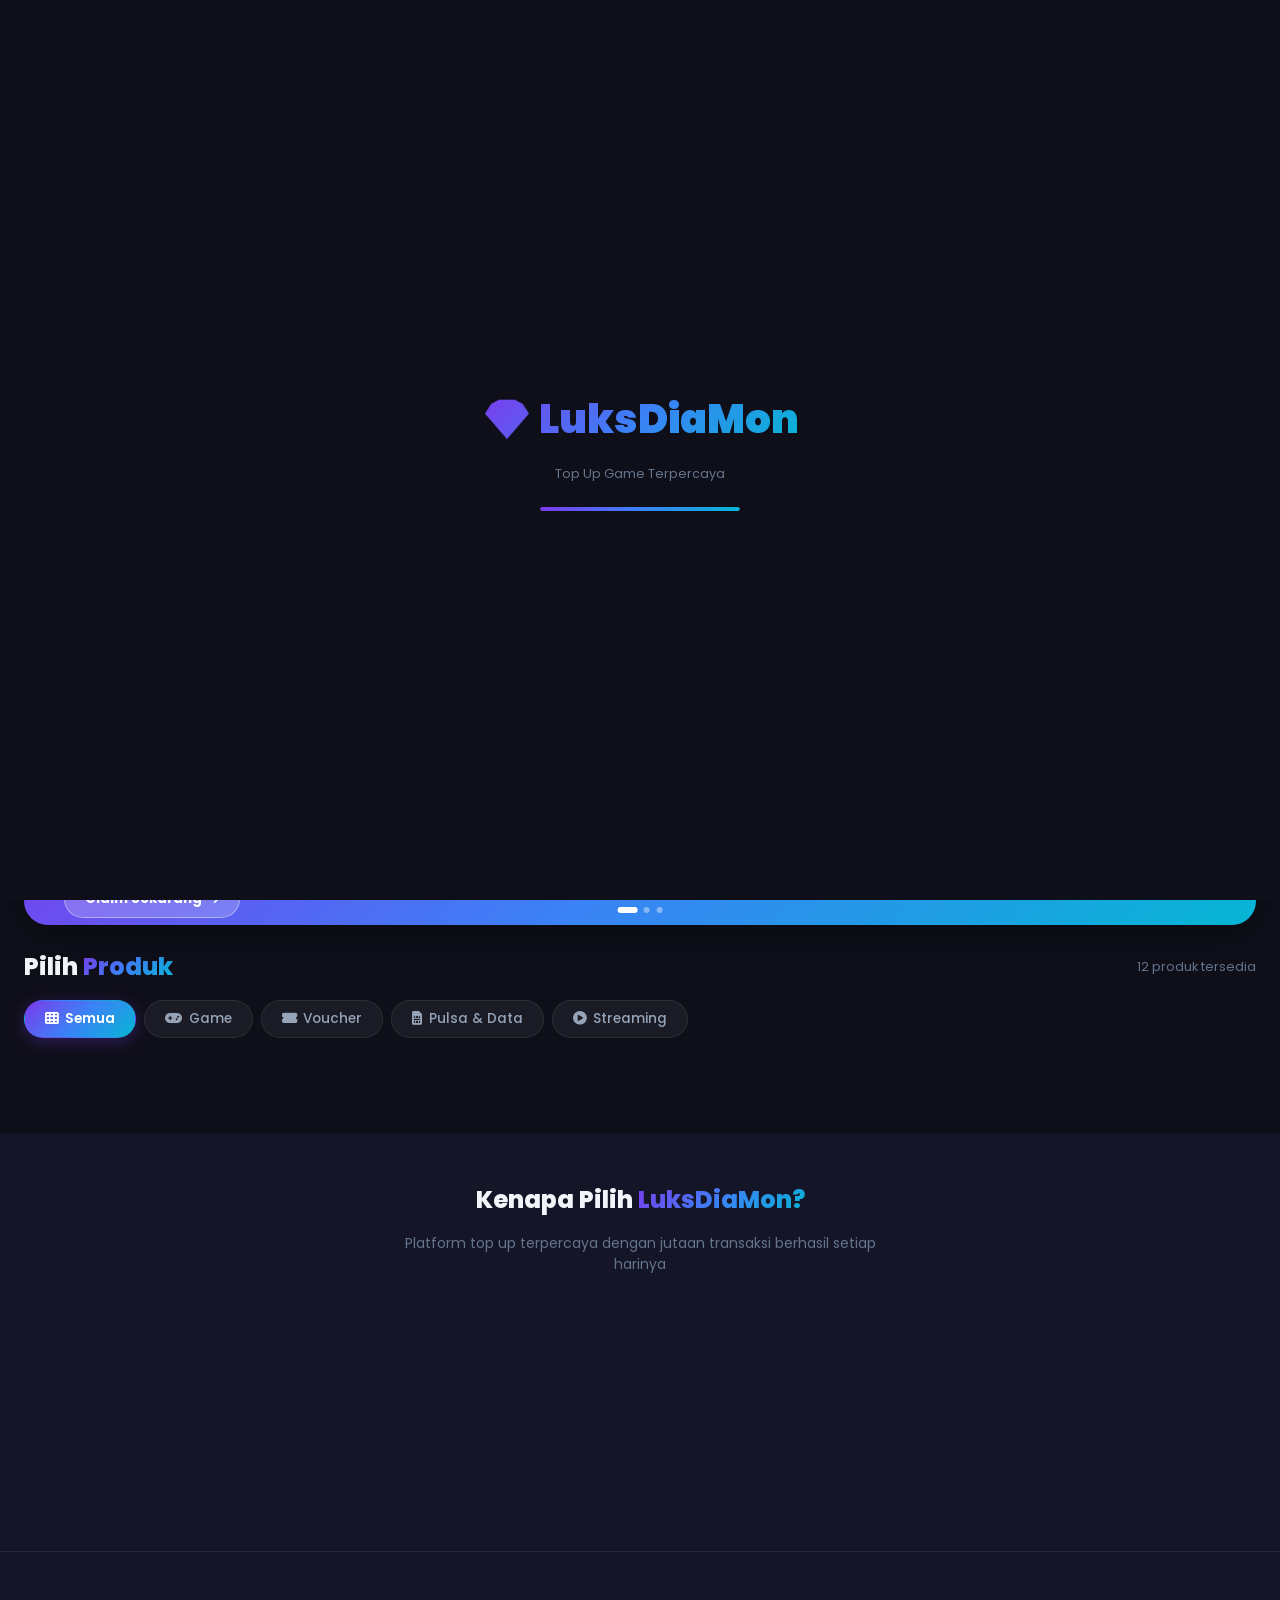
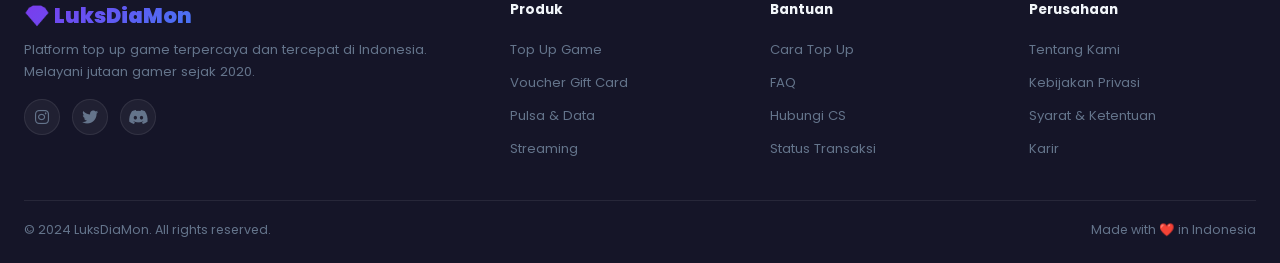
==== index.html @ ac7fdb3f "Add files via upload" ====
<!DOCTYPE html>
<html lang="id">
<head>
<meta charset="UTF-8">
<meta name="viewport" content="width=device-width, initial-scale=1.0, viewport-fit=cover">
<title>LuksDiaMon - Top Up Game Terpercaya</title>
<link rel="preconnect" href="https://fonts.googleapis.com">
<link href="https://fonts.googleapis.com/css2?family=Poppins:wght@300;400;500;600;700;800;900&display=swap" rel="stylesheet">
<link rel="stylesheet" href="https://cdnjs.cloudflare.com/ajax/libs/font-awesome/6.5.0/css/all.min.css">
  <link rel="stylesheet" href="style.css">
</head>
<body>
<style>*{-webkit-tap-highlight-color:transparent;}input,select,textarea{font-size:16px!important;}/* prevent zoom on input focus iOS */</style>

<!-- ============================================================
     LOADING SCREEN
     ============================================================ -->
<div id="loading-screen">
  <div class="loading-logo">💎 LuksDiaMon</div>
  <p style="font-size:0.8rem;color:var(--text-muted);margin-bottom:1.5rem;">Top Up Game Terpercaya</p>
  <div class="loading-bar-wrap">
    <div class="loading-bar"></div>
  </div>
</div>

<!-- ============================================================
     NAVBAR
     ============================================================ -->
<nav id="navbar">
  <div class="nav-inner">
    <div class="nav-logo" onclick="navigate('home')">
      💎 LuksDiaMon
      <span>Top Up Terpercaya</span>
    </div>
    <div class="nav-links">
      <a href="#" class="active" onclick="navigate('home');return false;">Beranda</a>
      <a href="#" onclick="navigate('home');return false;">Produk</a>
      <a href="#" onclick="navigate('panduan');return false;">Panduan</a>
      <a href="#" onclick="navigate('status');return false;">Cek Order</a>
      <a href="#" onclick="showToast('Segera hadir!','info');return false;">Promo</a>
    </div>
    <div class="nav-actions">
      <button id="btn-login" onclick="openAuthModal()">
        <i class="fas fa-user" style="margin-right:0.4rem;"></i>Masuk / Login
      </button>
      <div id="user-menu-wrap" class="hidden">
        <div class="user-menu" onclick="toggleUserDropdown()">
          <div class="user-avatar" id="nav-avatar">U</div>
          <span class="user-name" id="nav-username">User</span>
          <i class="fas fa-chevron-down" style="font-size:0.7rem;color:var(--text-muted);"></i>
        </div>
        <div id="user-dropdown" style="display:none;position:absolute;top:70px;right:1.5rem;background:var(--bg-card);border:1px solid var(--border-glass);border-radius:var(--radius-md);padding:0.5rem;min-width:160px;z-index:999;">
          <button onclick="logout()" style="width:100%;padding:0.6rem 0.85rem;border-radius:var(--radius-sm);background:none;color:var(--danger);font-size:0.85rem;text-align:left;transition:var(--transition);" onmouseover="this.style.background='rgba(239,68,68,0.1)'" onmouseout="this.style.background='none'">
            <i class="fas fa-sign-out-alt" style="margin-right:0.5rem;"></i>Keluar
          </button>
        </div>
      </div>
      <button class="hamburger" id="hamburger" onclick="toggleMobile()">
        <span></span><span></span><span></span>
      </button>
    </div>
  </div>
  <div class="mobile-menu" id="mobile-menu">
    <a href="#" onclick="navigate('home');closeMobile();return false;">Beranda</a>
    <a href="#" onclick="navigate('home');closeMobile();return false;">Produk</a>
      <a href="#" onclick="navigate('status');closeMobile();return false;">Cek Order</a>
    <a href="#" onclick="navigate('panduan');closeMobile();return false;">Panduan</a>
    <a href="#" onclick="showToast('Segera hadir!','info');closeMobile();return false;">Promo</a>
  </div>
</nav>

<!-- ============================================================
     PAGE: HOME
     ============================================================ -->
<div id="page-home" class="page active">

  <!-- HERO -->
  <section id="hero">
    <div class="hero-bg">
      <div class="hero-orb hero-orb-1"></div>
      <div class="hero-orb hero-orb-2"></div>
      <div class="hero-orb hero-orb-3"></div>
    </div>
    <div class="hero-inner">
      <div class="hero-content">
        <div class="hero-badge">
          <i class="fas fa-bolt"></i> Platform Top Up #1 Indonesia
        </div>
        <h1 class="hero-title">
          Top Up Game<br>
          <span class="grad">Lebih Cepat,</span><br>
          Lebih Hemat!
        </h1>
        <p class="hero-desc">
          LuksDiaMon hadir untuk memenuhi kebutuhan top up game kamu. Proses instan, harga terbaik, dan layanan 24 jam nonstop.
        </p>
        <div class="hero-actions">
          <button class="btn-primary" onclick="document.getElementById('products-section').scrollIntoView({behavior:'smooth'})">
            <i class="fas fa-gamepad"></i> Top Up Sekarang
          </button>
          <button class="btn-secondary" onclick="showToast('Segera hadir!','info')">
            <i class="fas fa-info-circle"></i> Cara Top Up
          </button>
        </div>
        <div class="hero-stats">
          <div class="hero-stat">
            <strong>2M+</strong>
            <span>Pengguna</span>
          </div>
          <div class="hero-stat">
            <strong>50+</strong>
            <span>Game Tersedia</span>
          </div>
          <div class="hero-stat">
            <strong>99.9%</strong>
            <span>Uptime</span>
          </div>
        </div>
      </div>
      <div class="hero-visual">
        <div class="hero-card-stack" style="height:360px;">
          <div class="hero-card hero-card-sm1" style="z-index:3;">
            <div style="font-size:0.7rem;color:var(--text-muted);margin-bottom:0.4rem;">Transaksi Sukses</div>
            <div style="font-size:1.1rem;font-weight:800;color:var(--success);">&#x2705; +512 &#x1F48E;</div>
            <div style="font-size:0.7rem;color:var(--text-muted);margin-top:0.3rem;">Mobile Legends</div>
          </div>
          <div class="hero-card hero-card-main" style="width:300px;height:220px;padding:1rem;z-index:2;">
            <div style="font-size:0.65rem;color:rgba(255,255,255,0.5);margin-bottom:0.5rem;text-transform:uppercase;letter-spacing:1px;">Game Populer</div>
            <div style="display:grid;grid-template-columns:repeat(3,1fr);gap:6px;">
              <img src="https://upload.wikimedia.org/wikipedia/en/9/94/Mobile_Legends_Bang_Bang.png" alt="ML" style="width:100%;height:52px;object-fit:cover;border-radius:8px;" onerror="this.style.background='#1a1a3e'">
              <img src="https://upload.wikimedia.org/wikipedia/en/b/b7/Garena_Free_Fire_logo.png" alt="FF" style="width:100%;height:52px;object-fit:cover;border-radius:8px;background:#111;" onerror="this.style.background='#1a1a3e'">
              <img src="https://upload.wikimedia.org/wikipedia/en/2/29/PUBG_Mobile_cover_art.jpg" alt="PUBG" style="width:100%;height:52px;object-fit:cover;border-radius:8px;" onerror="this.style.background='#1a1a3e'">
              <img src="https://upload.wikimedia.org/wikipedia/en/7/7e/Genshin_Impact_cover.jpg" alt="GI" style="width:100%;height:52px;object-fit:cover;border-radius:8px;" onerror="this.style.background='#1a1a3e'">
              <img src="https://upload.wikimedia.org/wikipedia/en/2/20/ClashofClanscover.png" alt="CoC" style="width:100%;height:52px;object-fit:cover;border-radius:8px;" onerror="this.style.background='#1a1a3e'">
              <div style="height:52px;border-radius:8px;background:var(--grad-btn);display:flex;align-items:center;justify-content:center;font-size:0.75rem;font-weight:700;color:#fff;text-align:center;">+50<br>lagi</div>
            </div>
            <div style="margin-top:0.75rem;font-size:0.75rem;color:var(--cyan);font-weight:600;">Harga terbaik dijamin &#x2192;</div>
          </div>
          <div class="hero-card hero-card-sm2" style="z-index:3;">
            <div style="font-size:0.7rem;color:var(--text-muted);margin-bottom:0.4rem;">Metode Bayar</div>
            <div style="display:flex;gap:0.4rem;font-size:1rem;">&#x1F4B3; &#x1F3E6; &#x1F4F1;</div>
            <div style="font-size:0.7rem;color:var(--text-muted);margin-top:0.3rem;">10+ metode tersedia</div>
          </div>
        </div>
      </div>
    </div>
  </section>


  <!-- PROMO BANNER -->
  <div style="padding:0 1.5rem;max-width:1400px;margin:1.5rem auto;">
    <div class="promo-slider" id="promo-slider">
      <!-- Banner 1 -->
      <div class="promo-slide active" style="background:linear-gradient(135deg,#7c3aed 0%,#3b82f6 50%,#06b6d4 100%);">
        <div class="promo-slide-inner">
          <div class="promo-text-block">
            <div class="promo-tag">🔥 PROMO SPESIAL</div>
            <div class="promo-title">Top Up Mobile Legends<br><span>Bonus 10% Diamond!</span></div>
            <div class="promo-sub">Berlaku setiap hari s/d akhir bulan</div>
            <button class="promo-btn" onclick="filterProducts('game');document.getElementById('products-section').scrollIntoView({behavior:'smooth'})">
              Claim Sekarang <i class="fas fa-arrow-right"></i>
            </button>
          </div>
          <div class="promo-brand-block">
            <div class="promo-logo-big">LDM</div>
            <div class="promo-logo-sub">LuksDiaMon</div>
            <div class="promo-logo-tag">Top Up Terpercaya</div>
          </div>
        </div>
      </div>
      <!-- Banner 2 -->
      <div class="promo-slide" style="background:linear-gradient(135deg,#0f172a 0%,#1e3a5f 50%,#0ea5e9 100%);">
        <div class="promo-slide-inner">
          <div class="promo-text-block">
            <div class="promo-tag">⚡ KILAT</div>
            <div class="promo-title">Free Fire & PUBG<br><span>Proses 1 Detik!</span></div>
            <div class="promo-sub">Dijamin masuk atau uang kembali</div>
            <button class="promo-btn" onclick="filterProducts('game');document.getElementById('products-section').scrollIntoView({behavior:'smooth'})">
              Top Up Sekarang <i class="fas fa-bolt"></i>
            </button>
          </div>
          <div class="promo-brand-block">
            <div class="promo-logo-big">LDM</div>
            <div class="promo-logo-sub">LuksDiaMon</div>
            <div class="promo-logo-tag">Harga Terbaik</div>
          </div>
        </div>
      </div>
      <!-- Banner 3 -->
      <div class="promo-slide" style="background:linear-gradient(135deg,#064e3b 0%,#065f46 50%,#10b981 100%);">
        <div class="promo-slide-inner">
          <div class="promo-text-block">
            <div class="promo-tag">💎 NEW</div>
            <div class="promo-title">Genshin Impact<br><span>Harga Paling Murah!</span></div>
            <div class="promo-sub">Primogem & Welkin Moon tersedia</div>
            <button class="promo-btn" onclick="openProduct('gi')">
              Beli Sekarang <i class="fas fa-gem"></i>
            </button>
          </div>
          <div class="promo-brand-block">
            <div class="promo-logo-big">LDM</div>
            <div class="promo-logo-sub">LuksDiaMon</div>
            <div class="promo-logo-tag">24/7 Online</div>
          </div>
        </div>
      </div>
      <!-- Dots -->
      <div class="promo-dots">
        <span class="promo-dot active" onclick="goToSlide(0)"></span>
        <span class="promo-dot" onclick="goToSlide(1)"></span>
        <span class="promo-dot" onclick="goToSlide(2)"></span>
      </div>
    </div>
  </div>

  <!-- CATEGORY TABS -->
  <div class="cat-tabs-wrap" id="products-section">
    <div class="section-header" style="margin-bottom:0;">
      <h2 class="section-title">Pilih <span>Produk</span></h2>
      <span style="font-size:0.8rem;color:var(--text-muted);" id="product-count">12 produk tersedia</span>
    </div>
    <div class="cat-tabs" id="cat-tabs">
      <button class="cat-tab active" data-cat="all" onclick="filterProducts('all')">
        <i class="fas fa-th"></i> Semua
      </button>
      <button class="cat-tab" data-cat="game" onclick="filterProducts('game')">
        <i class="fas fa-gamepad"></i> Game
      </button>
      <button class="cat-tab" data-cat="voucher" onclick="filterProducts('voucher')">
        <i class="fas fa-ticket-alt"></i> Voucher
      </button>
      <button class="cat-tab" data-cat="pulsa" onclick="filterProducts('pulsa')">
        <i class="fas fa-sim-card"></i> Pulsa & Data
      </button>
      <button class="cat-tab" data-cat="streaming" onclick="filterProducts('streaming')">
        <i class="fas fa-play-circle"></i> Streaming
      </button>
    </div>
  </div>

  <!-- PRODUCT GRID -->
  <section class="section" style="padding-top:0.5rem;">
    <div class="section-inner">
      <div class="product-grid" id="product-grid">
        <!-- Rendered by JS -->
      </div>
    </div>
  </section>

  <!-- FEATURES -->
  <section class="section" style="background:var(--bg-secondary);padding:3rem 1.5rem;">
    <div class="section-inner">
      <div class="section-header" style="justify-content:center;text-align:center;flex-direction:column;align-items:center;">
        <h2 class="section-title">Kenapa Pilih <span>LuksDiaMon?</span></h2>
        <p style="font-size:0.875rem;color:var(--text-muted);max-width:480px;">
          Platform top up terpercaya dengan jutaan transaksi berhasil setiap harinya
        </p>
      </div>
      <div style="display:grid;grid-template-columns:repeat(auto-fill,minmax(220px,1fr));gap:1.25rem;margin-top:1.5rem;">
        <div class="feature-card" style="background:var(--bg-card);border:1px solid var(--border-glass);border-radius:var(--radius-lg);padding:1.5rem;text-align:center;">
          <div style="font-size:2rem;margin-bottom:0.75rem;">⚡</div>
          <div style="font-weight:700;margin-bottom:0.4rem;">Proses Instan</div>
          <div style="font-size:0.8rem;color:var(--text-muted);">Top up diproses dalam hitungan detik, tanpa menunggu lama</div>
        </div>
        <div class="feature-card" style="background:var(--bg-card);border:1px solid var(--border-glass);border-radius:var(--radius-lg);padding:1.5rem;text-align:center;">
          <div style="font-size:2rem;margin-bottom:0.75rem;">🛡️</div>
          <div style="font-weight:700;margin-bottom:0.4rem;">Aman & Terpercaya</div>
          <div style="font-size:0.8rem;color:var(--text-muted);">Transaksi dienkripsi SSL, data aman 100%</div>
        </div>
        <div class="feature-card" style="background:var(--bg-card);border:1px solid var(--border-glass);border-radius:var(--radius-lg);padding:1.5rem;text-align:center;">
          <div style="font-size:2rem;margin-bottom:0.75rem;">💰</div>
          <div style="font-weight:700;margin-bottom:0.4rem;">Harga Terbaik</div>
          <div style="font-size:0.8rem;color:var(--text-muted);">Dijamin harga termurah atau kami kembalikan selisihnya</div>
        </div>
        <div class="feature-card" style="background:var(--bg-card);border:1px solid var(--border-glass);border-radius:var(--radius-lg);padding:1.5rem;text-align:center;">
          <div style="font-size:2rem;margin-bottom:0.75rem;">🕐</div>
          <div style="font-weight:700;margin-bottom:0.4rem;">24/7 Support</div>
          <div style="font-size:0.8rem;color:var(--text-muted);">CS siap membantu kapanpun kamu butuhkan</div>
        </div>
      </div>
    </div>
  </section>

</div><!-- /page-home -->

<!-- ============================================================
     PAGE: DETAIL
     ============================================================ -->
<div id="page-detail" class="page">
  <div class="detail-inner">
    <button class="back-btn" onclick="navigate('home')">
      <i class="fas fa-arrow-left"></i> Kembali ke Beranda
    </button>

    <!-- Banner -->
    <div class="detail-hero" id="detail-hero">
      <div class="detail-banner" id="detail-banner">🎮</div>
      <div class="detail-info">
        <div class="detail-cat" id="detail-cat"><i class="fas fa-gamepad"></i> Game</div>
        <h1 class="detail-title" id="detail-title">Nama Game</h1>
        <p class="detail-desc" id="detail-desc">Deskripsi game</p>
      </div>
    </div>

    <!-- ID Form -->
    <div class="id-form-wrap">
      <div class="id-form-title">
        <i class="fas fa-id-card"></i> Masukkan ID Akun Game
      </div>
      <div class="id-fields">
        <div class="field-group">
          <label class="field-label">
            User ID
            <span class="tooltip-icon" data-tip="ID numerik akun game kamu">?</span>
          </label>
          <input type="text" class="field-input" id="input-userid" placeholder="Contoh: 123456789">
        </div>
        <div class="field-group" id="zoneid-wrap">
          <label class="field-label">
            Zone ID / Server
            <span class="tooltip-icon" data-tip="Zone ID bisa ditemukan di profil game">?</span>
          </label>
          <input type="text" class="field-input" id="input-zoneid" placeholder="Contoh: 1234">
        </div>
      </div>
    </div>

    <!-- Nominals -->
    <div class="nominal-section">
      <div class="nominal-title">
        <i class="fas fa-gem"></i> Pilih Nominal
      </div>
      <div class="nominal-grid" id="nominal-grid">
        <!-- Rendered by JS -->
      </div>
    </div>

    <!-- Proceed -->
    <div class="proceed-wrap">
      <button class="btn-proceed" id="btn-proceed" disabled onclick="goToPayment()">
        <i class="fas fa-lock"></i>
        <span id="proceed-text">Pilih nominal terlebih dahulu</span>
      </button>
    </div>
  </div>
</div>

<!-- ============================================================
     PAGE: PAYMENT
     ============================================================ -->
<div id="page-payment" class="page">
  <div class="payment-inner">
    <button class="back-btn" onclick="navigate('detail')">
      <i class="fas fa-arrow-left"></i> Kembali ke Detail
    </button>
    <h2 style="font-size:1.25rem;font-weight:800;margin-bottom:1.5rem;">Pilih Metode Pembayaran</h2>

    <!-- Order Summary -->
    <div class="order-summary">
      <div class="order-summary-title">Ringkasan Pesanan</div>
      <div class="order-row">
        <label>Game</label>
        <span class="order-value" id="pay-game">-</span>
      </div>
      <div class="order-row">
        <label>Nominal</label>
        <span class="order-value" id="pay-nominal">-</span>
      </div>
      <div class="order-row">
        <label>ID Game</label>
        <span class="order-value" id="pay-id">-</span>
      </div>
      <div class="order-row">
        <label>Total Pembayaran</label>
        <span class="order-value order-total" id="pay-total">-</span>
      </div>
    </div>

    <!-- Methods -->
    <div class="payment-methods-title">
      <i class="fas fa-credit-card"></i> Pilih Metode Pembayaran
    </div>

    <!-- E-Wallet -->
    <div class="method-group">
      <div class="method-group-label">E-Wallet</div>
      <div class="method-grid">
        <div class="method-card" onclick="selectPayment(this,'GoPay')">
          <div class="method-icon icon-gopay"><i class="fas fa-wallet"></i></div>
          <div class="method-name">GoPay</div>
        </div>
        <div class="method-card" onclick="selectPayment(this,'ShopeePay')">
          <div class="method-icon icon-shopeepay"><i class="fas fa-shopping-bag"></i></div>
          <div class="method-name">ShopeePay</div>
        </div>
        <div class="method-card" onclick="selectPayment(this,'DANA')">
          <div class="method-icon icon-dana"><i class="fas fa-money-bill-wave"></i></div>
          <div class="method-name">DANA</div>
        </div>
        <div class="method-card" onclick="selectPayment(this,'OVO')">
          <div class="method-icon icon-ovo"><i class="fas fa-coins"></i></div>
          <div class="method-name">OVO</div>
        </div>
      </div>
    </div>

    <!-- Bank Transfer -->
    <div class="method-group">
      <div class="method-group-label">Transfer Bank</div>
      <div class="method-grid">
        <div class="method-card" onclick="selectPayment(this,'BRI')">
          <div class="method-icon icon-bri"><i class="fas fa-university"></i></div>
          <div class="method-name">Bank BRI</div>
        </div>
        <div class="method-card" onclick="selectPayment(this,'BNI')">
          <div class="method-icon icon-bni"><i class="fas fa-university"></i></div>
          <div class="method-name">Bank BNI</div>
        </div>
        <div class="method-card" onclick="selectPayment(this,'Mandiri')">
          <div class="method-icon icon-mandiri"><i class="fas fa-university"></i></div>
          <div class="method-name">Mandiri</div>
        </div>
      </div>
    </div>

    <!-- QRIS -->
    <div class="method-group">
      <div class="method-group-label">QRIS</div>
      <div class="method-grid">
        <div class="method-card" onclick="selectPayment(this,'QRIS')">
          <div class="method-icon icon-qris"><i class="fas fa-qrcode"></i></div>
          <div class="method-name">QRIS Universal</div>
        </div>
      </div>
    </div>

    <button class="btn-proceed" id="btn-lanjutkan" disabled onclick="goToConfirm()" style="margin-top:1rem;">
      <i class="fas fa-arrow-right"></i>
      <span>LANJUTKAN PEMBAYARAN</span>
    </button>
  </div>
</div>

<!-- ============================================================
     PAGE: CONFIRM
     ============================================================ -->
<div id="page-confirm" class="page">
  <div class="confirm-inner">
    <button class="back-btn" onclick="navigate('payment')">
      <i class="fas fa-arrow-left"></i> Kembali
    </button>
    <h2 style="font-size:1.25rem;font-weight:800;margin-bottom:1.5rem;">Konfirmasi Pembayaran</h2>
    <!-- WA Konfirmasi Banner -->
    <div style="background:rgba(37,211,102,0.08);border:1px solid rgba(37,211,102,0.25);border-radius:var(--radius-md);padding:0.85rem 1.25rem;margin-bottom:1.5rem;display:flex;align-items:center;justify-content:space-between;gap:1rem;flex-wrap:wrap;">
      <div style="display:flex;align-items:center;gap:0.6rem;">
        <i class="fab fa-whatsapp" style="font-size:1.4rem;color:#25D366;"></i>
        <div>
          <div style="font-size:0.82rem;font-weight:700;color:#25D366;">Sudah bayar?</div>
          <div style="font-size:0.75rem;color:var(--text-muted);">Konfirmasi via WhatsApp agar lebih cepat diproses</div>
        </div>
      </div>
      <button onclick="orderViaWA()"
        style="padding:0.5rem 1.1rem;border-radius:var(--radius-xl);background:#25D366;color:#fff;font-size:0.8rem;font-weight:700;border:none;cursor:pointer;display:flex;align-items:center;gap:0.4rem;transition:all 0.3s ease;white-space:nowrap;"
        onmouseover="this.style.transform='translateY(-1px)';this.style.boxShadow='0 4px 15px rgba(37,211,102,0.4)'"
        onmouseout="this.style.transform='';this.style.boxShadow=''">
        <i class="fab fa-whatsapp"></i> Konfirmasi WA
      </button>
    </div>

    <!-- Order number -->
    <div class="order-number-wrap">
      <div class="order-number-label">Nomor Pesanan</div>
      <div class="order-number" id="order-number">LDM-XXXX-XXXX</div>
      <div style="font-size:0.75rem;color:var(--text-muted);margin-top:0.5rem;">Simpan nomor ini sebagai bukti transaksi</div>
    </div>

    <!-- Summary mini -->
    <div style="background:var(--bg-card);border:1px solid var(--border-glass);border-radius:var(--radius-lg);padding:1.25rem;margin-bottom:1.5rem;">
      <div class="order-row"><label>Game</label><span class="order-value" id="conf-game">-</span></div>
      <div class="order-row"><label>Nominal</label><span class="order-value" id="conf-nominal">-</span></div>
      <div class="order-row"><label>ID Game</label><span class="order-value" id="conf-id">-</span></div>
      <div class="order-row"><label>Metode</label><span class="order-value" id="conf-method">-</span></div>
      <div class="order-row"><label>Total</label><span class="order-value order-total" id="conf-total">-</span></div>
    </div>

    <!-- Payment instruction -->
    <div class="payment-instruction" id="payment-instruction">
      <div class="instruction-title" id="instr-title">Instruksi Pembayaran</div>
      <div id="instr-body"></div>
    </div>

    <!-- Status -->
    <div class="payment-status-wrap">
      <div class="status-waiting" id="status-waiting">
        <div style="font-size:0.85rem;font-weight:600;color:var(--text-secondary);">Menunggu Pembayaran</div>
        <div class="countdown-circle">
          <svg viewBox="0 0 80 80">
            <circle class="circle-bg" cx="40" cy="40" r="35"/>
            <circle class="circle-progress" id="circle-prog" cx="40" cy="40" r="35"/>
          </svg>
          <div class="countdown-num" id="countdown-num">30</div>
        </div>
        <div class="progress-bar-wrap">
          <div class="progress-bar" id="progress-bar"></div>
        </div>
        <div class="status-label">Sistem sedang memverifikasi pembayaran kamu...</div>
      </div>
      <div class="status-detected" id="status-detected">
        <div class="detected-icon"><i class="fas fa-check"></i></div>
        <div class="detected-text">PEMBAYARAN TERDETEKSI ✅</div>
        <div style="font-size:0.85rem;color:var(--text-muted);">Pembayaran kamu telah kami terima</div>
        <button class="btn-complete" onclick="completeTransaction()">
          <i class="fas fa-gift" style="margin-right:0.4rem;"></i> SELESAIKAN TRANSAKSI
        </button>
      </div>
    </div>

  </div>
</div>



<!-- ============================================================
     AUTH MODAL
     ============================================================ -->
<div class="modal-overlay" id="auth-modal">
  <div class="modal-card" style="position:relative;">
    <button class="modal-close" onclick="closeAuthModal()">✕</button>
    <div class="modal-head">
      <div class="modal-title">💎 LuksDiaMon</div>
      <div class="modal-sub">Masuk atau buat akun baru</div>
    </div>
    <div class="auth-tabs">
      <div class="auth-tab active" onclick="switchAuthTab('login')">Masuk</div>
      <div class="auth-tab" onclick="switchAuthTab('register')">Daftar</div>
    </div>
    <!-- Login Form -->
    <div class="auth-form active" id="form-login">
      <div class="auth-field">
        <label class="auth-label">Email</label>
        <input type="email" class="auth-input" id="login-email" placeholder="email@kamu.com">
      </div>
      <div class="auth-field">
        <label class="auth-label">Password</label>
        <input type="password" class="auth-input" id="login-pass" placeholder="Minimal 6 karakter">
      </div>
      <div class="auth-error" id="login-err"></div>
      <button class="auth-btn" onclick="doLogin()">Masuk Sekarang</button>
    </div>
    <!-- Register Form -->
    <div class="auth-form" id="form-register">
      <div class="auth-field">
        <label class="auth-label">Nama Lengkap</label>
        <input type="text" class="auth-input" id="reg-name" placeholder="Nama kamu">
      </div>
      <div class="auth-field">
        <label class="auth-label">Email</label>
        <input type="email" class="auth-input" id="reg-email" placeholder="email@kamu.com">
      </div>
      <div class="auth-field">
        <label class="auth-label">Password</label>
        <input type="password" class="auth-input" id="reg-pass" placeholder="Minimal 6 karakter">
      </div>
      <div class="auth-error" id="reg-err"></div>
      <button class="auth-btn" onclick="doRegister()">Buat Akun</button>
    </div>
  </div>
</div>

<!-- ============================================================
     SUCCESS OVERLAY
     ============================================================ -->
<div id="success-overlay">
  <div class="confetti-container" id="confetti-container"></div>
  <div class="success-icon-wrap"><i class="fas fa-check"></i></div>
  <div class="success-title">Top Up Berhasil! 🎉</div>
  <div class="success-desc">Diamond sedang diproses dan akan segera masuk ke akun game kamu</div>
  <button class="btn-primary" onclick="finishSuccess()" style="margin-top:0.5rem;">
    <i class="fas fa-home"></i> Kembali ke Beranda
  </button>
</div>


<!-- FLOATING WA BUTTON -->
<a href="https://wa.me/6283802687742?text=Halo%20LDM%2C%20saya%20mau%20order%20top%20up" target="_blank" id="wa-float-btn"
  style="position:fixed;bottom:2rem;right:2rem;z-index:998;width:56px;height:56px;border-radius:50%;background:#25D366;display:flex;align-items:center;justify-content:center;box-shadow:0 4px 20px rgba(37,211,102,0.5);transition:all 0.3s ease;text-decoration:none;"
  onmouseover="this.style.transform='scale(1.15)';this.style.boxShadow='0 6px 30px rgba(37,211,102,0.6)'"
  onmouseout="this.style.transform='';this.style.boxShadow='0 4px 20px rgba(37,211,102,0.5)'"
  title="Chat WhatsApp">
  <i class="fab fa-whatsapp" style="font-size:1.75rem;color:#fff;"></i>
  <span style="position:absolute;top:-4px;right:-4px;background:var(--danger);color:#fff;font-size:0.6rem;font-weight:800;width:18px;height:18px;border-radius:50%;display:flex;align-items:center;justify-content:center;border:2px solid var(--bg-primary);">CS</span>
</a>

<!-- TOAST CONTAINER -->
<div id="toast-container"></div>

<!-- ============================================================
     FOOTER
     ============================================================ -->
<footer>
  <div class="footer-inner">
    <div class="footer-grid">
      <div>
        <div class="footer-logo">💎 LuksDiaMon</div>
        <p class="footer-desc">Platform top up game terpercaya dan tercepat di Indonesia. Melayani jutaan gamer sejak 2020.</p>
        <div style="display:flex;gap:0.75rem;margin-top:1rem;">
          <a href="#" style="width:36px;height:36px;border-radius:50%;background:var(--bg-glass);border:1px solid var(--border-glass);display:flex;align-items:center;justify-content:center;color:var(--text-muted);transition:var(--transition);" onmouseover="this.style.borderColor='var(--purple)';this.style.color='var(--purple-light)'" onmouseout="this.style.borderColor='var(--border-glass)';this.style.color='var(--text-muted)'"><i class="fab fa-instagram"></i></a>
          <a href="#" style="width:36px;height:36px;border-radius:50%;background:var(--bg-glass);border:1px solid var(--border-glass);display:flex;align-items:center;justify-content:center;color:var(--text-muted);transition:var(--transition);" onmouseover="this.style.borderColor='var(--cyan)';this.style.color='var(--cyan)'" onmouseout="this.style.borderColor='var(--border-glass)';this.style.color='var(--text-muted)'"><i class="fab fa-twitter"></i></a>
          <a href="#" style="width:36px;height:36px;border-radius:50%;background:var(--bg-glass);border:1px solid var(--border-glass);display:flex;align-items:center;justify-content:center;color:var(--text-muted);transition:var(--transition);" onmouseover="this.style.borderColor='var(--blue)';this.style.color='var(--blue)'" onmouseout="this.style.borderColor='var(--border-glass)';this.style.color='var(--text-muted)'"><i class="fab fa-discord"></i></a>
        </div>
      </div>
      <div class="footer-col">
        <div class="footer-col-title">Produk</div>
        <ul>
          <li><a href="#">Top Up Game</a></li>
          <li><a href="#">Voucher Gift Card</a></li>
          <li><a href="#">Pulsa & Data</a></li>
          <li><a href="#">Streaming</a></li>
        </ul>
      </div>
      <div class="footer-col">
        <div class="footer-col-title">Bantuan</div>
        <ul>
          <li><a href="#">Cara Top Up</a></li>
          <li><a href="#">FAQ</a></li>
          <li><a href="#">Hubungi CS</a></li>
          <li><a href="#">Status Transaksi</a></li>
        </ul>
      </div>
      <div class="footer-col">
        <div class="footer-col-title">Perusahaan</div>
        <ul>
          <li><a href="#">Tentang Kami</a></li>
          <li><a href="#">Kebijakan Privasi</a></li>
          <li><a href="#">Syarat & Ketentuan</a></li>
          <li><a href="#">Karir</a></li>
        </ul>
      </div>
    </div>
    <div class="footer-bottom">
      <div class="footer-bottom-text">© 2024 LuksDiaMon. All rights reserved.</div>
      <div style="display:flex;align-items:center;gap:1rem;">

        <div class="footer-bottom-text">Made with ❤️ in Indonesia</div>
      </div>
    </div>
  </div>


<!-- ============================================================
     PAGE: CARA TOP UP (PANDUAN)
     ============================================================ -->
<div id="page-panduan" class="page">
  <div style="max-width:800px;margin:0 auto;padding:2rem 1.5rem 5rem;">
    <button class="back-btn" onclick="navigate('home')">
      <i class="fas fa-arrow-left"></i> Kembali ke Beranda
    </button>
    <h2 style="font-size:1.5rem;font-weight:800;margin-bottom:0.4rem;">
      <i class="fas fa-book-open" style="color:var(--cyan);margin-right:0.5rem;"></i>Cara Top Up di LDM
    </h2>
    <p style="font-size:0.875rem;color:var(--text-muted);margin-bottom:2rem;">Panduan lengkap top up game di LuksDiaMon — mudah, cepat, aman!</p>

    <!-- Steps -->
    <div style="display:flex;flex-direction:column;gap:1.25rem;margin-bottom:3rem;">

      <div class="panduan-step">
        <div class="panduan-num">1</div>
        <div class="panduan-body">
          <div class="panduan-title"><i class="fas fa-search"></i> Pilih Game & Nominal</div>
          <div class="panduan-desc">Pilih game yang ingin kamu top up dari halaman beranda, lalu pilih jumlah nominal yang kamu inginkan.</div>
          <div class="panduan-tip">💡 Cek kolom <strong>TERLARIS</strong> dan <strong>HEMAT</strong> untuk nilai terbaik!</div>
        </div>
      </div>

      <div class="panduan-step">
        <div class="panduan-num">2</div>
        <div class="panduan-body">
          <div class="panduan-title"><i class="fas fa-id-card"></i> Masukkan ID Game</div>
          <div class="panduan-desc">Masukkan User ID dan Zone ID (jika diperlukan) akun game kamu dengan benar. Jangan sampai salah!</div>
          <div class="panduan-tip">💡 Cara cek ID:<br>
            <strong>Mobile Legends:</strong> Buka game → tap profil → lihat angka di bawah nama<br>
            <strong>Free Fire:</strong> Buka game → tap profil di pojok kiri atas<br>
            <strong>PUBG Mobile:</strong> Buka game → tap profil → lihat ID di bawah nama
          </div>
        </div>
      </div>

      <div class="panduan-step">
        <div class="panduan-num">3</div>
        <div class="panduan-body">
          <div class="panduan-title"><i class="fas fa-credit-card"></i> Pilih Metode Bayar</div>
          <div class="panduan-desc">Pilih metode pembayaran yang kamu mau: GoPay, DANA, OVO, transfer bank, atau QRIS.</div>
          <div class="panduan-tip">💡 QRIS bisa dipakai dari semua e-wallet manapun!</div>
        </div>
      </div>

      <div class="panduan-step">
        <div class="panduan-num">4</div>
        <div class="panduan-body">
          <div class="panduan-title"><i class="fas fa-paper-plane"></i> Lakukan Pembayaran</div>
          <div class="panduan-desc">Transfer sesuai nominal yang tertera. Pastikan jumlahnya tepat agar sistem bisa memverifikasi otomatis.</div>
          <div class="panduan-tip">⚠️ Jangan lebih, jangan kurang dari nominal yang tertera!</div>
        </div>
      </div>

      <div class="panduan-step">
        <div class="panduan-num">5</div>
        <div class="panduan-body">
          <div class="panduan-title"><i class="fas fa-check-circle"></i> Diamond Masuk!</div>
          <div class="panduan-desc">Setelah pembayaran terverifikasi, diamond/item akan langsung masuk ke akun game kamu dalam hitungan detik.</div>
          <div class="panduan-tip">✅ Simpan nomor order kamu untuk pengecekan status transaksi.</div>
        </div>
      </div>

    </div>

    <!-- FAQ -->
    <h3 style="font-size:1.1rem;font-weight:800;margin-bottom:1rem;"><i class="fas fa-question-circle" style="color:var(--warning);margin-right:0.5rem;"></i>FAQ</h3>
    <div style="display:flex;flex-direction:column;gap:0.75rem;margin-bottom:2.5rem;">
      <div class="faq-item">
        <div class="faq-q" onclick="toggleFaq(this)">
          <span>Berapa lama proses top up?</span><i class="fas fa-chevron-down"></i>
        </div>
        <div class="faq-a">Proses top up berlangsung dalam 1–5 menit setelah pembayaran terverifikasi. Pada jam sibuk bisa sampai 15 menit.</div>
      </div>
      <div class="faq-item">
        <div class="faq-q" onclick="toggleFaq(this)">
          <span>Bagaimana kalau ID game saya salah?</span><i class="fas fa-chevron-down"></i>
        </div>
        <div class="faq-a">Jika ID game salah dan top up sudah diproses, kami tidak bisa membatalkan transaksi. Pastikan ID sudah benar sebelum bayar!</div>
      </div>
      <div class="faq-item">
        <div class="faq-q" onclick="toggleFaq(this)">
          <span>Apakah pembayaran aman?</span><i class="fas fa-chevron-down"></i>
        </div>
        <div class="faq-a">Ya, semua transaksi diproses dengan aman. Data kamu tidak akan kami bagikan ke pihak manapun.</div>
      </div>
      <div class="faq-item">
        <div class="faq-q" onclick="toggleFaq(this)">
          <span>Bagaimana kalau diamond tidak masuk?</span><i class="fas fa-chevron-down"></i>
        </div>
        <div class="faq-a">Hubungi CS kami via WhatsApp dengan menyertakan nomor order dan bukti pembayaran. Kami akan segera menangani dalam 1x24 jam.</div>
      </div>
    </div>

    <!-- WA Button -->
    <div style="text-align:center;padding:2rem;background:var(--bg-card);border:1px solid var(--border-glass);border-radius:var(--radius-lg);">
      <div style="font-size:1.1rem;font-weight:700;margin-bottom:0.4rem;">Masih ada pertanyaan?</div>
      <div style="font-size:0.85rem;color:var(--text-muted);margin-bottom:1.25rem;">Hubungi CS kami langsung via WhatsApp, siap membantu 24/7!</div>
      <a href="https://wa.me/6283802687742?text=Halo%20LDM%2C%20saya%20mau%20tanya%20tentang%20top%20up" target="_blank"
        style="display:inline-flex;align-items:center;gap:0.6rem;padding:0.85rem 2rem;border-radius:var(--radius-xl);background:#25D366;color:#fff;font-weight:700;font-size:0.95rem;transition:all 0.3s ease;"
        onmouseover="this.style.transform='translateY(-2px)';this.style.boxShadow='0 8px 25px rgba(37,211,102,0.4)'"
        onmouseout="this.style.transform='';this.style.boxShadow=''">
        <i class="fab fa-whatsapp" style="font-size:1.2rem;"></i> Chat CS via WhatsApp
      </a>
    </div>
  </div>
</div>

<!-- ============================================================
     PAGE: STATUS ORDER
     ============================================================ -->
<div id="page-status" class="page">
  <div style="max-width:700px;margin:0 auto;padding:2rem 1.5rem 4rem;">
    <button class="back-btn" onclick="navigate('home')">
      <i class="fas fa-arrow-left"></i> Kembali ke Beranda
    </button>
    <h2 style="font-size:1.4rem;font-weight:800;margin-bottom:0.4rem;">
      <i class="fas fa-search" style="color:var(--cyan);margin-right:0.5rem;"></i>Cek Status Order
    </h2>
    <p style="font-size:0.85rem;color:var(--text-muted);margin-bottom:1.5rem;">Masukkan nomor order kamu untuk mengecek status transaksi</p>

    <!-- Search Box -->
    <div style="display:flex;gap:0.75rem;margin-bottom:2rem;">
      <input type="text" id="status-search-input" class="field-input" placeholder="Contoh: LDM-ABCD-EFGH"
        style="flex:1;text-transform:uppercase;letter-spacing:1px;"
        oninput="this.value=this.value.toUpperCase()"
        onkeydown="if(event.key==='Enter')searchOrderStatus()">
      <button onclick="searchOrderStatus()" class="btn-primary" style="padding:0.7rem 1.5rem;flex-shrink:0;">
        <i class="fas fa-search"></i> Cek
      </button>
    </div>

    <!-- Result area -->
    <div id="status-result"></div>

    <!-- All orders (if logged in) -->
    <div id="status-my-orders" style="display:none;">
      <div style="font-size:0.9rem;font-weight:700;margin-bottom:1rem;padding-bottom:0.5rem;border-bottom:1px solid var(--border-glass);">
        <i class="fas fa-history" style="color:var(--purple-light);margin-right:0.4rem;"></i>Riwayat Order Kamu
      </div>
      <div id="status-orders-list"></div>
    </div>
  </div>
</div>

</footer>

<!-- ============================================================
     JAVASCRIPT
     ============================================================ -->
  <script type="module" src="firebase-patch.js"></script>
  <script src="script.js"></script>
</body>
</html>
---- style.css ----
/* ============================================================
   DESIGN SYSTEM & CSS VARIABLES
   ============================================================ */
:root {
  --bg-primary: #0f0f1a;
  --bg-secondary: #151528;
  --bg-card: #1a1a2e;
  --bg-glass: rgba(255,255,255,0.05);
  --border-glass: rgba(255,255,255,0.08);
  --purple: #7c3aed;
  --purple-light: #9d5cf6;
  --blue: #3b82f6;
  --cyan: #06b6d4;
  --cyan-light: #22d3ee;
  --grad-main: linear-gradient(135deg, #7c3aed, #3b82f6, #06b6d4);
  --grad-btn: linear-gradient(135deg, #7c3aed 0%, #3b82f6 50%, #06b6d4 100%);
  --grad-card: linear-gradient(135deg, rgba(124,58,237,0.15), rgba(6,182,212,0.1));
  --text-primary: #f1f5f9;
  --text-secondary: #94a3b8;
  --text-muted: #64748b;
  --success: #10b981;
  --warning: #f59e0b;
  --danger: #ef4444;
  --shadow-glow: 0 0 20px rgba(124,58,237,0.3);
  --shadow-card: 0 8px 32px rgba(0,0,0,0.4);
  --radius-sm: 8px;
  --radius-md: 12px;
  --radius-lg: 16px;
  --radius-xl: 24px;
  --transition: all 0.3s cubic-bezier(0.4,0,0.2,1);
}

/* ============================================================
   RESET & BASE
   ============================================================ */
*, *::before, *::after { box-sizing: border-box; margin: 0; padding: 0; }
html { scroll-behavior: smooth; }
body {
  font-family: 'Poppins', sans-serif;
  background: var(--bg-primary);
  color: var(--text-primary);
  min-height: 100vh;
  overflow-x: hidden;
}
a { text-decoration: none; color: inherit; }
button { cursor: pointer; border: none; outline: none; font-family: inherit; }
input, select, textarea { font-family: inherit; outline: none; }
img { max-width: 100%; display: block; }
ul { list-style: none; }

/* ============================================================
   SCROLLBAR
   ============================================================ */
::-webkit-scrollbar { width: 6px; }
::-webkit-scrollbar-track { background: var(--bg-primary); }
::-webkit-scrollbar-thumb { background: var(--purple); border-radius: 3px; }

/* ============================================================
   LOADING SCREEN
   ============================================================ */
#loading-screen {
  position: fixed; inset: 0; z-index: 9999;
  background: var(--bg-primary);
  display: flex; flex-direction: column;
  align-items: center; justify-content: center;
  transition: opacity 0.6s ease, visibility 0.6s ease;
}
#loading-screen.hidden { opacity: 0; visibility: hidden; pointer-events: none; }
.loading-logo {
  font-size: 2.5rem; font-weight: 900;
  background: var(--grad-main); -webkit-background-clip: text;
  -webkit-text-fill-color: transparent; background-clip: text;
  margin-bottom: 1rem; animation: pulse 1.5s ease-in-out infinite;
}
.loading-bar-wrap {
  width: 200px; height: 4px; background: rgba(255,255,255,0.1);
  border-radius: 2px; overflow: hidden;
}
.loading-bar {
  height: 100%; width: 0%; background: var(--grad-btn);
  border-radius: 2px; animation: loadProgress 2s ease forwards;
}
@keyframes loadProgress { to { width: 100%; } }
@keyframes pulse { 0%,100% { opacity:1; } 50% { opacity:0.5; } }

/* ============================================================
   NAVBAR
   ============================================================ */
#navbar {
  position: fixed; top: 0; left: 0; right: 0; z-index: 1000;
  padding: 0 1.5rem;
  background: rgba(15,15,26,0.85);
  backdrop-filter: blur(20px);
  border-bottom: 1px solid var(--border-glass);
  transition: var(--transition);
}
.nav-inner {
  max-width: 1400px; margin: 0 auto;
  height: 64px; display: flex;
  align-items: center; justify-content: space-between; gap: 1rem;
}
.nav-logo {
  font-size: 1.5rem; font-weight: 900; flex-shrink: 0;
  background: var(--grad-main); -webkit-background-clip: text;
  -webkit-text-fill-color: transparent; background-clip: text;
  cursor: pointer;
}
.nav-logo span { font-size: 0.65rem; font-weight: 400; display: block;
  -webkit-text-fill-color: var(--text-secondary); margin-top: -4px; }
.nav-links {
  display: flex; align-items: center; gap: 0.25rem;
}
.nav-links a {
  padding: 0.45rem 0.85rem; border-radius: var(--radius-sm);
  font-size: 0.875rem; font-weight: 500; color: var(--text-secondary);
  transition: var(--transition);
}
.nav-links a:hover, .nav-links a.active {
  color: var(--text-primary); background: var(--bg-glass);
}
.nav-actions { display: flex; align-items: center; gap: 0.75rem; }
#btn-login {
  padding: 0.5rem 1.25rem; border-radius: var(--radius-xl);
  background: var(--grad-btn); color: #fff;
  font-size: 0.875rem; font-weight: 600;
  transition: var(--transition); position: relative; overflow: hidden;
}
#btn-login:hover { transform: translateY(-1px); box-shadow: var(--shadow-glow); }
.user-menu {
  display: flex; align-items: center; gap: 0.5rem;
  background: var(--bg-glass); border: 1px solid var(--border-glass);
  padding: 0.35rem 0.85rem 0.35rem 0.35rem;
  border-radius: var(--radius-xl); cursor: pointer;
  transition: var(--transition);
}
.user-menu:hover { border-color: var(--purple); }
.user-avatar {
  width: 30px; height: 30px; border-radius: 50%;
  background: var(--grad-btn); display: flex;
  align-items: center; justify-content: center;
  font-size: 0.8rem; font-weight: 700; color: #fff;
}
.user-name { font-size: 0.8rem; font-weight: 600; }
.hamburger {
  display: none; flex-direction: column; gap: 5px;
  background: transparent; padding: 4px;
}
.hamburger span {
  display: block; width: 22px; height: 2px;
  background: var(--text-primary); border-radius: 2px;
  transition: var(--transition);
}
.hamburger.open span:nth-child(1) { transform: translateY(7px) rotate(45deg); }
.hamburger.open span:nth-child(2) { opacity: 0; }
.hamburger.open span:nth-child(3) { transform: translateY(-7px) rotate(-45deg); }
.mobile-menu {
  display: none; flex-direction: column; gap: 0.25rem;
  padding: 1rem 1.5rem; border-top: 1px solid var(--border-glass);
  background: rgba(15,15,26,0.95);
}
.mobile-menu.open { display: flex; }
.mobile-menu a {
  padding: 0.65rem 0.85rem; border-radius: var(--radius-sm);
  font-size: 0.9rem; font-weight: 500; color: var(--text-secondary);
  transition: var(--transition);
}
.mobile-menu a:hover { color: var(--text-primary); background: var(--bg-glass); }

/* ============================================================
   PAGES (show/hide routing)
   ============================================================ */
.page { display: none; min-height: 100vh; padding-top: 64px; }
.page.active { display: block; }

/* ============================================================
   HERO SECTION
   ============================================================ */
#hero {
  position: relative; overflow: hidden;
  padding: 5rem 1.5rem 4rem;
  background: var(--bg-primary);
}
.hero-bg {
  position: absolute; inset: 0; pointer-events: none;
}
.hero-orb {
  position: absolute; border-radius: 50%; filter: blur(80px); opacity: 0.15;
  animation: orbFloat 8s ease-in-out infinite;
}
.hero-orb-1 {
  width: 500px; height: 500px; top: -200px; left: -100px;
  background: var(--purple);
}
.hero-orb-2 {
  width: 400px; height: 400px; top: -100px; right: -100px;
  background: var(--cyan); animation-delay: -4s;
}
.hero-orb-3 {
  width: 300px; height: 300px; bottom: -100px; left: 40%;
  background: var(--blue); animation-delay: -2s;
}
@keyframes orbFloat {
  0%,100% { transform: translateY(0) scale(1); }
  50% { transform: translateY(-30px) scale(1.05); }
}
.hero-inner {
  max-width: 1400px; margin: 0 auto;
  display: grid; grid-template-columns: 1fr 1fr;
  gap: 3rem; align-items: center; position: relative; z-index: 1;
}
.hero-content { }
.hero-badge {
  display: inline-flex; align-items: center; gap: 0.5rem;
  background: rgba(124,58,237,0.15); border: 1px solid rgba(124,58,237,0.3);
  padding: 0.35rem 0.85rem; border-radius: var(--radius-xl);
  font-size: 0.78rem; font-weight: 600; color: var(--purple-light);
  margin-bottom: 1.25rem; animation: fadeInUp 0.6s ease both;
}
.hero-title {
  font-size: clamp(2rem, 5vw, 3.5rem); font-weight: 900;
  line-height: 1.1; margin-bottom: 1rem;
  animation: fadeInUp 0.6s 0.1s ease both;
}
.hero-title .grad {
  background: var(--grad-main); -webkit-background-clip: text;
  -webkit-text-fill-color: transparent; background-clip: text;
}
.hero-desc {
  font-size: 1rem; color: var(--text-secondary); line-height: 1.7;
  margin-bottom: 2rem; max-width: 480px;
  animation: fadeInUp 0.6s 0.2s ease both;
}
.hero-actions {
  display: flex; gap: 1rem; flex-wrap: wrap;
  animation: fadeInUp 0.6s 0.3s ease both;
}
.btn-primary {
  padding: 0.8rem 2rem; border-radius: var(--radius-xl);
  background: var(--grad-btn); color: #fff;
  font-size: 0.9rem; font-weight: 700;
  transition: var(--transition); position: relative; overflow: hidden;
  display: inline-flex; align-items: center; gap: 0.5rem;
}
.btn-primary:hover { transform: translateY(-2px); box-shadow: 0 8px 25px rgba(124,58,237,0.4); }
.btn-secondary {
  padding: 0.8rem 2rem; border-radius: var(--radius-xl);
  background: var(--bg-glass); border: 1px solid var(--border-glass);
  color: var(--text-primary); font-size: 0.9rem; font-weight: 600;
  transition: var(--transition); display: inline-flex; align-items: center; gap: 0.5rem;
}
.btn-secondary:hover { border-color: var(--purple); background: rgba(124,58,237,0.1); }
.hero-stats {
  display: flex; gap: 2rem; margin-top: 2.5rem;
  animation: fadeInUp 0.6s 0.4s ease both;
}
.hero-stat strong {
  display: block; font-size: 1.4rem; font-weight: 800;
  background: var(--grad-main); -webkit-background-clip: text;
  -webkit-text-fill-color: transparent; background-clip: text;
}
.hero-stat span { font-size: 0.78rem; color: var(--text-muted); }
.hero-visual {
  position: relative; animation: fadeInRight 0.7s 0.2s ease both;
}
.hero-card-stack {
  position: relative; height: 320px;
}
.hero-card {
  position: absolute; border-radius: var(--radius-lg);
  background: var(--bg-card); border: 1px solid var(--border-glass);
  padding: 1.25rem; backdrop-filter: blur(10px);
  box-shadow: var(--shadow-card);
}
.hero-card-main {
  width: 260px; height: 160px; top: 50%; left: 50%;
  transform: translate(-50%, -50%);
  background: var(--grad-card);
  display: flex; flex-direction: column; justify-content: space-between;
  border: 1px solid rgba(124,58,237,0.3);
  animation: heroCardFloat 4s ease-in-out infinite;
}
.hero-card-sm1 {
  width: 160px; top: 10px; left: 0;
  animation: heroCardFloat 4s 1s ease-in-out infinite;
  opacity: 0.7;
}
.hero-card-sm2 {
  width: 150px; bottom: 10px; right: 0;
  animation: heroCardFloat 4s 2s ease-in-out infinite;
  opacity: 0.7;
}
@keyframes heroCardFloat {
  0%,100% { transform: translateY(0); }
  50% { transform: translateY(-10px); }
}
.hero-card-main .game-icon {
  width: 44px; height: 44px; border-radius: 10px;
  background: var(--grad-btn); display: flex;
  align-items: center; justify-content: center; font-size: 1.3rem;
}
@keyframes fadeInUp {
  from { opacity:0; transform: translateY(20px); }
  to { opacity:1; transform: translateY(0); }
}
@keyframes fadeInRight {
  from { opacity:0; transform: translateX(30px); }
  to { opacity:1; transform: translateX(0); }
}

/* ============================================================
   SECTION STYLES
   ============================================================ */
.section { padding: 4rem 1.5rem; }
.section-inner { max-width: 1400px; margin: 0 auto; }
.section-header {
  display: flex; align-items: center; justify-content: space-between;
  margin-bottom: 2rem; gap: 1rem; flex-wrap: wrap;
}
.section-title {
  font-size: 1.5rem; font-weight: 800;
}
.section-title span {
  background: var(--grad-main); -webkit-background-clip: text;
  -webkit-text-fill-color: transparent; background-clip: text;
}

/* ============================================================
   CATEGORY TABS
   ============================================================ */
.cat-tabs-wrap {
  padding: 0 1.5rem;
  max-width: 1400px; margin: 0 auto 0.5rem;
}
.cat-tabs {
  display: flex; gap: 0.5rem; flex-wrap: wrap;
  padding: 1rem 0;
}
.cat-tab {
  padding: 0.5rem 1.25rem; border-radius: var(--radius-xl);
  background: var(--bg-glass); border: 1px solid var(--border-glass);
  color: var(--text-secondary); font-size: 0.85rem; font-weight: 500;
  cursor: pointer; transition: var(--transition);
  display: inline-flex; align-items: center; gap: 0.4rem;
}
.cat-tab:hover { color: var(--text-primary); border-color: var(--purple); }
.cat-tab.active {
  background: var(--grad-btn); border-color: transparent;
  color: #fff; font-weight: 600;
  box-shadow: 0 4px 15px rgba(124,58,237,0.3);
}

/* ============================================================
   PRODUCT GRID
   ============================================================ */
.product-grid {
  display: grid;
  grid-template-columns: repeat(auto-fill, minmax(220px, 1fr));
  gap: 1.25rem;
}
.product-card {
  background: var(--bg-card); border: 1px solid var(--border-glass);
  border-radius: var(--radius-lg); overflow: hidden;
  cursor: pointer; transition: var(--transition);
  position: relative; animation: fadeInUp 0.5s ease both;
}
.product-card:hover {
  transform: translateY(-6px);
  border-color: rgba(124,58,237,0.4);
  box-shadow: 0 12px 40px rgba(124,58,237,0.2);
}
.product-img {
  width: 100%; height: 140px; object-fit: cover;
  background: var(--bg-secondary);
  position: relative; overflow: hidden;
}
.product-img-placeholder {
  width: 100%; height: 140px;
  display: flex; align-items: center; justify-content: center;
  font-size: 3rem; background: var(--grad-card);
}
.product-badge {
  position: absolute; top: 0.6rem; left: 0.6rem;
  padding: 0.2rem 0.6rem; border-radius: var(--radius-xl);
  font-size: 0.65rem; font-weight: 700; text-transform: uppercase;
  letter-spacing: 0.5px;
}
.badge-game { background: rgba(124,58,237,0.8); color: #fff; }
.badge-voucher { background: rgba(16,185,129,0.8); color: #fff; }
.badge-pulsa { background: rgba(245,158,11,0.8); color: #fff; }
.badge-streaming { background: rgba(239,68,68,0.8); color: #fff; }
.product-info { padding: 0.85rem; }
.product-name {
  font-size: 0.9rem; font-weight: 700;
  margin-bottom: 0.3rem; color: var(--text-primary);
}
.product-price {
  font-size: 0.78rem; color: var(--text-secondary);
  margin-bottom: 0.75rem;
}
.product-price strong { color: var(--cyan); font-weight: 700; }
.product-btn {
  width: 100%; padding: 0.55rem;
  border-radius: var(--radius-sm); background: var(--grad-btn);
  color: #fff; font-size: 0.8rem; font-weight: 700;
  transition: var(--transition);
}
.product-btn:hover { opacity: 0.85; }

/* ============================================================
   DETAIL PAGE
   ============================================================ */
#page-detail { background: var(--bg-primary); }
.detail-inner { max-width: 1100px; margin: 0 auto; padding: 2rem 1.5rem 4rem; }
.back-btn {
  display: inline-flex; align-items: center; gap: 0.5rem;
  color: var(--text-secondary); font-size: 0.9rem;
  padding: 0.5rem 0; margin-bottom: 1.5rem;
  transition: var(--transition); background: none;
}
.back-btn:hover { color: var(--text-primary); }
.detail-hero {
  border-radius: var(--radius-lg); overflow: hidden;
  background: var(--bg-card); border: 1px solid var(--border-glass);
  margin-bottom: 2rem;
  display: grid; grid-template-columns: 1fr 2fr; gap: 0;
  min-height: 200px;
}
.detail-banner {
  background: var(--grad-card);
  display: flex; align-items: center; justify-content: center;
  font-size: 4rem; min-height: 180px; overflow: hidden; position: relative;
}
.detail-banner img {
  width: 100%; height: 100%; min-height: 180px; object-fit: cover; object-position: center;
}
.detail-info { padding: 1.5rem 2rem; display: flex; flex-direction: column; justify-content: center; }
.detail-cat {
  display: inline-flex; align-items: center; gap: 0.4rem;
  padding: 0.25rem 0.75rem; border-radius: var(--radius-xl);
  background: rgba(124,58,237,0.15); border: 1px solid rgba(124,58,237,0.3);
  font-size: 0.72rem; font-weight: 600; color: var(--purple-light);
  margin-bottom: 0.75rem; width: fit-content;
}
.detail-title { font-size: 1.75rem; font-weight: 800; margin-bottom: 0.5rem; }
.detail-desc { font-size: 0.875rem; color: var(--text-secondary); line-height: 1.7; }

/* ID Form */
.id-form-wrap {
  background: var(--bg-card); border: 1px solid var(--border-glass);
  border-radius: var(--radius-lg); padding: 1.5rem;
  margin-bottom: 2rem;
}
.id-form-title {
  font-size: 1rem; font-weight: 700; margin-bottom: 1.25rem;
  display: flex; align-items: center; gap: 0.5rem;
}
.id-form-title i { color: var(--cyan); }
.id-fields {
  display: grid; grid-template-columns: 1fr 1fr; gap: 1rem;
}
.field-group { display: flex; flex-direction: column; gap: 0.4rem; }
.field-label {
  font-size: 0.8rem; font-weight: 600; color: var(--text-secondary);
  display: flex; align-items: center; gap: 0.4rem;
}
.tooltip-icon {
  width: 16px; height: 16px; border-radius: 50%;
  background: var(--bg-glass); border: 1px solid var(--border-glass);
  display: inline-flex; align-items: center; justify-content: center;
  font-size: 0.65rem; color: var(--text-muted); cursor: help;
  position: relative;
}
.tooltip-icon:hover::after {
  content: attr(data-tip);
  position: absolute; bottom: 120%; left: 50%; transform: translateX(-50%);
  background: #1e293b; color: var(--text-primary);
  padding: 0.4rem 0.7rem; border-radius: var(--radius-sm);
  font-size: 0.7rem; white-space: nowrap; pointer-events: none;
  border: 1px solid var(--border-glass); z-index: 10;
}
.field-input {
  padding: 0.7rem 1rem; border-radius: var(--radius-sm);
  background: var(--bg-secondary); border: 1px solid var(--border-glass);
  color: var(--text-primary); font-size: 0.875rem;
  transition: var(--transition);
}
.field-input:focus { border-color: var(--purple); box-shadow: 0 0 0 3px rgba(124,58,237,0.15); }
.field-input::placeholder { color: var(--text-muted); }

/* Nominal Grid */
.nominal-section { margin-bottom: 2rem; }
.nominal-title {
  font-size: 1rem; font-weight: 700; margin-bottom: 1.25rem;
  display: flex; align-items: center; gap: 0.5rem;
}
.nominal-title i { color: var(--warning); }
.nominal-grid {
  display: grid;
  grid-template-columns: repeat(auto-fill, minmax(160px, 1fr));
  gap: 0.85rem;
}
.nominal-card {
  background: var(--bg-card); border: 2px solid var(--border-glass);
  border-radius: var(--radius-md); padding: 1rem;
  cursor: pointer; transition: var(--transition);
  position: relative; overflow: hidden;
  display: flex; flex-direction: column; align-items: center;
  text-align: center; gap: 0.35rem;
}
.nominal-card:hover {
  border-color: rgba(124,58,237,0.5);
  background: rgba(124,58,237,0.08);
}
.nominal-card.selected {
  border-color: var(--purple);
  background: rgba(124,58,237,0.12);
  box-shadow: 0 0 0 3px rgba(124,58,237,0.2), inset 0 0 20px rgba(124,58,237,0.05);
}
.nominal-badge {
  position: absolute; top: 0; right: 0;
  padding: 0.2rem 0.5rem; font-size: 0.6rem; font-weight: 800;
  text-transform: uppercase; letter-spacing: 0.5px;
  border-bottom-left-radius: var(--radius-sm);
}
.badge-terlaris { background: var(--warning); color: #000; }
.badge-hemat { background: var(--success); color: #fff; }
.nominal-icon { font-size: 1.5rem; }
.nominal-amount { font-size: 0.95rem; font-weight: 800; }
.nominal-price { font-size: 0.78rem; color: var(--cyan); font-weight: 600; }
.nominal-card.selected .nominal-price { color: var(--purple-light); }

/* Proceed button */
.proceed-wrap { position: sticky; bottom: 0; padding: 1rem 0; background: transparent; }
.btn-proceed {
  width: 100%; padding: 1rem; border-radius: var(--radius-lg);
  background: var(--grad-btn); color: #fff;
  font-size: 1rem; font-weight: 700;
  transition: var(--transition); position: relative; overflow: hidden;
  display: flex; align-items: center; justify-content: center; gap: 0.5rem;
}
.btn-proceed:hover:not(:disabled) { transform: translateY(-2px); box-shadow: 0 8px 30px rgba(124,58,237,0.4); }
.btn-proceed:disabled { opacity: 0.4; cursor: not-allowed; }

/* ============================================================
   PAYMENT PAGE
   ============================================================ */
#page-payment { background: var(--bg-primary); }
.payment-inner { max-width: 900px; margin: 0 auto; padding: 2rem 1.5rem 4rem; }
.order-summary {
  background: var(--bg-card); border: 1px solid var(--border-glass);
  border-radius: var(--radius-lg); padding: 1.5rem;
  margin-bottom: 2rem;
}
.order-summary-title {
  font-size: 0.85rem; font-weight: 700; color: var(--text-muted);
  text-transform: uppercase; letter-spacing: 1px; margin-bottom: 1rem;
}
.order-row {
  display: flex; justify-content: space-between; align-items: center;
  padding: 0.6rem 0; border-bottom: 1px solid var(--border-glass);
  font-size: 0.875rem;
}
.order-row:last-child { border-bottom: none; }
.order-row label { color: var(--text-secondary); }
.order-row value, .order-value { font-weight: 600; color: var(--text-primary); }
.order-total { font-size: 1.1rem; color: var(--cyan); font-weight: 800; }

.payment-methods-title {
  font-size: 1rem; font-weight: 700; margin-bottom: 1.25rem;
  display: flex; align-items: center; gap: 0.5rem;
}
.payment-methods-title i { color: var(--purple-light); }
.method-group { margin-bottom: 1.5rem; }
.method-group-label {
  font-size: 0.78rem; font-weight: 600; color: var(--text-muted);
  text-transform: uppercase; letter-spacing: 1px;
  margin-bottom: 0.75rem; padding-left: 0.25rem;
}
.method-grid {
  display: grid; grid-template-columns: repeat(auto-fill, minmax(140px, 1fr));
  gap: 0.75rem;
}
.method-card {
  background: var(--bg-card); border: 2px solid var(--border-glass);
  border-radius: var(--radius-md); padding: 0.85rem 0.75rem;
  cursor: pointer; transition: var(--transition);
  display: flex; flex-direction: column; align-items: center;
  gap: 0.5rem; text-align: center;
}
.method-card:hover { border-color: rgba(124,58,237,0.4); }
.method-card.selected {
  border-color: var(--purple);
  background: rgba(124,58,237,0.1);
  box-shadow: 0 0 0 2px rgba(124,58,237,0.2);
}
.method-icon {
  width: 44px; height: 44px; border-radius: var(--radius-sm);
  display: flex; align-items: center; justify-content: center;
  font-size: 1.4rem;
}
.method-name { font-size: 0.78rem; font-weight: 600; }
/* Payment method colors */
.icon-gopay { background: #00AED6; color:#fff; }
.icon-shopeepay { background: #EE4D2D; color:#fff; }
.icon-dana { background: #108EE9; color:#fff; }
.icon-ovo { background: #4C3494; color:#fff; }
.icon-bri { background: #003399; color:#fff; }
.icon-bni { background: #FF6600; color:#fff; }
.icon-mandiri { background: #003087; color:#fff; }
.icon-qris { background: linear-gradient(135deg,#e53e3e,#d53f8c); color:#fff; }

/* ============================================================
   CONFIRMATION PAGE
   ============================================================ */
#page-confirm { background: var(--bg-primary); }
.confirm-inner { max-width: 700px; margin: 0 auto; padding: 2rem 1.5rem 4rem; }
.order-number-wrap {
  background: var(--grad-card); border: 1px solid rgba(124,58,237,0.3);
  border-radius: var(--radius-lg); padding: 1.5rem;
  text-align: center; margin-bottom: 1.5rem;
}
.order-number-label { font-size: 0.78rem; color: var(--text-muted); margin-bottom: 0.4rem; text-transform: uppercase; letter-spacing: 1px; }
.order-number { font-size: 1.5rem; font-weight: 800; color: var(--cyan); letter-spacing: 2px; }

.payment-instruction {
  background: var(--bg-card); border: 1px solid var(--border-glass);
  border-radius: var(--radius-lg); padding: 1.5rem;
  margin-bottom: 1.5rem;
}
.instruction-title { font-size: 0.9rem; font-weight: 700; margin-bottom: 1rem; color: var(--text-secondary); }
.account-number {
  font-size: 1.5rem; font-weight: 800; color: var(--text-primary);
  letter-spacing: 2px; margin: 0.5rem 0;
}
.copy-btn {
  display: inline-flex; align-items: center; gap: 0.4rem;
  padding: 0.4rem 0.85rem; border-radius: var(--radius-sm);
  background: var(--bg-glass); border: 1px solid var(--border-glass);
  font-size: 0.78rem; color: var(--text-secondary); margin-top: 0.5rem;
  transition: var(--transition);
}
.copy-btn:hover { border-color: var(--cyan); color: var(--cyan); }
.qr-placeholder {
  width: 180px; height: 180px; margin: 1rem auto;
  background: #fff; border-radius: var(--radius-md);
  display: flex; align-items: center; justify-content: center;
  color: #333; font-size: 0.75rem; text-align: center; padding: 1rem;
  font-weight: 600;
}

/* Payment countdown */
.payment-status-wrap {
  background: var(--bg-card); border: 1px solid var(--border-glass);
  border-radius: var(--radius-lg); padding: 1.5rem;
  text-align: center; margin-bottom: 1.5rem;
}
.status-waiting {
  display: flex; flex-direction: column; align-items: center; gap: 1rem;
}
.status-detected { display: none; flex-direction: column; align-items: center; gap: 1rem; }
.countdown-circle {
  width: 80px; height: 80px; position: relative;
  display: flex; align-items: center; justify-content: center;
}
.countdown-circle svg {
  position: absolute; top: 0; left: 0; width: 100%; height: 100%;
  transform: rotate(-90deg);
}
.countdown-circle circle {
  fill: none; stroke-width: 4;
  stroke-dasharray: 220; stroke-dashoffset: 0;
  transition: stroke-dashoffset 1s linear;
}
.circle-bg { stroke: rgba(255,255,255,0.1); }
.circle-progress { stroke: var(--cyan); }
.countdown-num {
  font-size: 1.4rem; font-weight: 800; color: var(--cyan);
  position: relative; z-index: 1;
}
.status-label { font-size: 0.9rem; color: var(--text-secondary); }
.progress-bar-wrap {
  width: 100%; height: 6px; background: rgba(255,255,255,0.08);
  border-radius: 3px; overflow: hidden;
}
.progress-bar {
  height: 100%; width: 100%; background: var(--grad-btn);
  border-radius: 3px;
  animation: progressCountdown 30s linear forwards;
  transform-origin: left;
}
@keyframes progressCountdown {
  from { transform: scaleX(1); }
  to { transform: scaleX(0); }
}
.detected-icon {
  width: 72px; height: 72px; border-radius: 50%;
  background: rgba(16,185,129,0.15); border: 2px solid var(--success);
  display: flex; align-items: center; justify-content: center;
  font-size: 2rem; color: var(--success);
  animation: scaleIn 0.5s cubic-bezier(0.34,1.56,0.64,1) both;
}
@keyframes scaleIn {
  from { transform: scale(0); } to { transform: scale(1); }
}
.detected-text { font-size: 1rem; font-weight: 700; color: var(--success); }
.btn-complete {
  padding: 0.85rem 2.5rem; border-radius: var(--radius-xl);
  background: var(--grad-btn); color: #fff;
  font-size: 0.95rem; font-weight: 700;
  transition: var(--transition); animation: fadeInUp 0.4s ease both;
}
.btn-complete:hover { transform: translateY(-2px); box-shadow: 0 8px 25px rgba(124,58,237,0.4); }

/* Success overlay */
#success-overlay {
  display: none; position: fixed; inset: 0; z-index: 9990;
  background: rgba(0,0,0,0.85); backdrop-filter: blur(8px);
  align-items: center; justify-content: center;
  flex-direction: column; text-align: center; gap: 1.5rem;
}
#success-overlay.show { display: flex; }
.success-icon-wrap {
  width: 100px; height: 100px; border-radius: 50%;
  background: rgba(16,185,129,0.15); border: 3px solid var(--success);
  display: flex; align-items: center; justify-content: center;
  font-size: 3rem; color: var(--success);
  animation: successPop 0.6s cubic-bezier(0.34,1.56,0.64,1) both;
}
@keyframes successPop {
  0% { transform: scale(0) rotate(-180deg); }
  100% { transform: scale(1) rotate(0); }
}
.success-title { font-size: 1.75rem; font-weight: 800; }
.success-desc { color: var(--text-secondary); max-width: 300px; }
.confetti-container {
  position: fixed; inset: 0; pointer-events: none; z-index: 9991;
}
.confetti-piece {
  position: absolute; width: 10px; height: 10px;
  border-radius: 2px; animation: confettiFall 3s ease forwards;
}
@keyframes confettiFall {
  0% { opacity:1; transform: translateY(-20px) rotate(0); }
  100% { opacity:0; transform: translateY(100vh) rotate(720deg); }
}

/* ============================================================
   ADMIN DASHBOARD
   ============================================================ */
#page-admin { background: var(--bg-primary); }
.admin-login-wrap {
  min-height: calc(100vh - 64px);
  display: flex; align-items: center; justify-content: center; padding: 2rem;
}
.admin-login-card {
  background: var(--bg-card); border: 1px solid var(--border-glass);
  border-radius: var(--radius-xl); padding: 2.5rem;
  width: 100%; max-width: 420px;
}
.admin-dash {
  max-width: 1200px; margin: 0 auto; padding: 2rem 1.5rem 4rem;
  display: none;
}
.admin-dash.active { display: block; }
.admin-header {
  display: flex; align-items: center; justify-content: space-between;
  margin-bottom: 2rem; flex-wrap: wrap; gap: 1rem;
}
.admin-title { font-size: 1.5rem; font-weight: 800; }
.stats-grid {
  display: grid; grid-template-columns: repeat(auto-fill, minmax(200px, 1fr));
  gap: 1rem; margin-bottom: 2rem;
}
.stat-card {
  background: var(--bg-card); border: 1px solid var(--border-glass);
  border-radius: var(--radius-lg); padding: 1.25rem;
  display: flex; align-items: center; gap: 1rem;
}
.stat-icon {
  width: 48px; height: 48px; border-radius: var(--radius-md);
  display: flex; align-items: center; justify-content: center;
  font-size: 1.3rem; flex-shrink: 0;
}
.stat-value { font-size: 1.5rem; font-weight: 800; }
.stat-label { font-size: 0.78rem; color: var(--text-muted); }

.admin-tabs {
  display: flex; gap: 0.5rem; margin-bottom: 1.5rem; flex-wrap: wrap;
}
.admin-tab {
  padding: 0.5rem 1.25rem; border-radius: var(--radius-xl);
  background: var(--bg-glass); border: 1px solid var(--border-glass);
  color: var(--text-secondary); font-size: 0.85rem; font-weight: 600;
  cursor: pointer; transition: var(--transition);
}
.admin-tab.active {
  background: var(--grad-btn); border-color: transparent; color: #fff;
}
.admin-panel { display: none; }
.admin-panel.active { display: block; }

/* Table */
.data-table-wrap { overflow-x: auto; }
.data-table {
  width: 100%; border-collapse: collapse;
  font-size: 0.85rem;
}
.data-table th {
  padding: 0.75rem 1rem; text-align: left;
  background: var(--bg-secondary);
  font-size: 0.75rem; font-weight: 700; text-transform: uppercase;
  letter-spacing: 0.5px; color: var(--text-muted);
  border-bottom: 1px solid var(--border-glass);
}
.data-table td {
  padding: 0.85rem 1rem;
  border-bottom: 1px solid rgba(255,255,255,0.04);
  color: var(--text-secondary);
}
.data-table tr:last-child td { border-bottom: none; }
.data-table tr:hover td { background: rgba(255,255,255,0.02); }
.status-badge {
  padding: 0.2rem 0.6rem; border-radius: var(--radius-xl);
  font-size: 0.7rem; font-weight: 700; text-transform: uppercase;
}
.status-success { background: rgba(16,185,129,0.15); color: var(--success); }
.status-pending { background: rgba(245,158,11,0.15); color: var(--warning); }

/* Product form */
.product-form-wrap {
  background: var(--bg-card); border: 1px solid var(--border-glass);
  border-radius: var(--radius-lg); padding: 1.5rem; margin-bottom: 1.5rem;
}
.form-grid { display: grid; grid-template-columns: 1fr 1fr; gap: 1rem; }
.form-field { display: flex; flex-direction: column; gap: 0.4rem; }
.form-label { font-size: 0.8rem; font-weight: 600; color: var(--text-secondary); }
.form-input, .form-select {
  padding: 0.65rem 1rem; border-radius: var(--radius-sm);
  background: var(--bg-secondary); border: 1px solid var(--border-glass);
  color: var(--text-primary); font-size: 0.875rem; transition: var(--transition);
}
.form-input:focus, .form-select:focus { border-color: var(--purple); }
.form-select option { background: var(--bg-secondary); }
.btn-danger {
  padding: 0.4rem 0.75rem; border-radius: var(--radius-sm);
  background: rgba(239,68,68,0.15); border: 1px solid rgba(239,68,68,0.3);
  color: var(--danger); font-size: 0.78rem; font-weight: 600;
  transition: var(--transition);
}
.btn-danger:hover { background: var(--danger); color: #fff; }
.btn-edit {
  padding: 0.4rem 0.75rem; border-radius: var(--radius-sm);
  background: rgba(124,58,237,0.15); border: 1px solid rgba(124,58,237,0.3);
  color: var(--purple-light); font-size: 0.78rem; font-weight: 600;
  transition: var(--transition); margin-right: 0.4rem;
}
.btn-edit:hover { background: var(--purple); color: #fff; }

/* ============================================================
   AUTH MODAL
   ============================================================ */
.modal-overlay {
  display: none; position: fixed; inset: 0; z-index: 5000;
  background: rgba(0,0,0,0.7); backdrop-filter: blur(8px);
  align-items: center; justify-content: center; padding: 1rem;
}
.modal-overlay.open { display: flex; }
.modal-card {
  background: var(--bg-card); border: 1px solid var(--border-glass);
  border-radius: var(--radius-xl); padding: 2rem;
  width: 100%; max-width: 440px;
  animation: modalIn 0.3s cubic-bezier(0.34,1.56,0.64,1) both;
}
@keyframes modalIn {
  from { transform: scale(0.9) translateY(20px); opacity: 0; }
  to { transform: scale(1) translateY(0); opacity: 1; }
}
.modal-close {
  position: absolute; top: 1rem; right: 1rem;
  width: 32px; height: 32px; border-radius: 50%;
  background: var(--bg-glass); color: var(--text-secondary);
  display: flex; align-items: center; justify-content: center;
  font-size: 1rem; transition: var(--transition);
}
.modal-close:hover { background: rgba(239,68,68,0.2); color: var(--danger); }
.modal-head { position: relative; margin-bottom: 1.5rem; text-align: center; }
.modal-title { font-size: 1.25rem; font-weight: 800; }
.modal-sub { font-size: 0.83rem; color: var(--text-muted); margin-top: 0.25rem; }
.auth-tabs {
  display: flex; background: var(--bg-secondary);
  border-radius: var(--radius-xl); padding: 4px;
  margin-bottom: 1.5rem;
}
.auth-tab {
  flex: 1; padding: 0.55rem; border-radius: calc(var(--radius-xl) - 2px);
  text-align: center; font-size: 0.875rem; font-weight: 600;
  color: var(--text-secondary); cursor: pointer; transition: var(--transition);
}
.auth-tab.active {
  background: var(--grad-btn); color: #fff;
  box-shadow: 0 2px 8px rgba(124,58,237,0.3);
}
.auth-form { display: none; flex-direction: column; gap: 1rem; }
.auth-form.active { display: flex; }
.auth-field { display: flex; flex-direction: column; gap: 0.4rem; }
.auth-label { font-size: 0.8rem; font-weight: 600; color: var(--text-secondary); }
.auth-input {
  padding: 0.75rem 1rem; border-radius: var(--radius-sm);
  background: var(--bg-secondary); border: 1px solid var(--border-glass);
  color: var(--text-primary); font-size: 0.9rem; transition: var(--transition);
}
.auth-input:focus { border-color: var(--purple); box-shadow: 0 0 0 3px rgba(124,58,237,0.15); }
.auth-btn {
  padding: 0.8rem; border-radius: var(--radius-lg);
  background: var(--grad-btn); color: #fff;
  font-size: 0.95rem; font-weight: 700; margin-top: 0.5rem;
  transition: var(--transition);
}
.auth-btn:hover { transform: translateY(-1px); box-shadow: 0 6px 20px rgba(124,58,237,0.35); }
.auth-error {
  font-size: 0.8rem; color: var(--danger);
  background: rgba(239,68,68,0.1); border: 1px solid rgba(239,68,68,0.2);
  border-radius: var(--radius-sm); padding: 0.5rem 0.75rem;
  display: none;
}
.auth-error.show { display: block; }

/* ============================================================
   TOAST NOTIFICATION
   ============================================================ */
#toast-container {
  position: fixed; bottom: 1.5rem; right: 1.5rem;
  z-index: 9999; display: flex; flex-direction: column; gap: 0.5rem;
}
.toast {
  padding: 0.85rem 1.25rem; border-radius: var(--radius-md);
  background: var(--bg-card); border: 1px solid var(--border-glass);
  font-size: 0.875rem; font-weight: 500; color: var(--text-primary);
  box-shadow: var(--shadow-card); min-width: 260px;
  display: flex; align-items: center; gap: 0.75rem;
  animation: slideInRight 0.3s ease both;
}
@keyframes slideInRight {
  from { transform: translateX(100px); opacity: 0; }
  to { transform: translateX(0); opacity: 1; }
}
.toast.success { border-left: 3px solid var(--success); }
.toast.error { border-left: 3px solid var(--danger); }
.toast.info { border-left: 3px solid var(--cyan); }

/* ============================================================
   FOOTER
   ============================================================ */
footer {
  background: var(--bg-secondary);
  border-top: 1px solid var(--border-glass);
  padding: 3rem 1.5rem 1.5rem;
}
.footer-inner { max-width: 1400px; margin: 0 auto; }
.footer-grid {
  display: grid; grid-template-columns: 2fr 1fr 1fr 1fr;
  gap: 2rem; margin-bottom: 2rem;
}
.footer-logo {
  font-size: 1.3rem; font-weight: 900;
  background: var(--grad-main); -webkit-background-clip: text;
  -webkit-text-fill-color: transparent; background-clip: text;
  margin-bottom: 0.5rem;
}
.footer-desc { font-size: 0.825rem; color: var(--text-muted); line-height: 1.7; }
.footer-col-title { font-size: 0.85rem; font-weight: 700; margin-bottom: 1rem; }
.footer-col ul li { margin-bottom: 0.5rem; }
.footer-col ul li a {
  font-size: 0.825rem; color: var(--text-muted);
  transition: var(--transition);
}
.footer-col ul li a:hover { color: var(--text-primary); }
.footer-bottom {
  border-top: 1px solid var(--border-glass); padding-top: 1.25rem;
  display: flex; align-items: center; justify-content: space-between;
  flex-wrap: wrap; gap: 1rem;
}
.footer-bottom-text { font-size: 0.78rem; color: var(--text-muted); }
.footer-admin-btn {
  font-size: 0.72rem; color: var(--text-muted);
  background: none; padding: 0.3rem 0.6rem;
  border-radius: var(--radius-sm);
  transition: var(--transition);
}
.footer-admin-btn:hover { color: var(--purple-light); }

/* ============================================================
   RIPPLE EFFECT
   ============================================================ */
.ripple {
  position: absolute; border-radius: 50%;
  background: rgba(255,255,255,0.3);
  transform: scale(0); animation: rippleAnim 0.6s linear;
  pointer-events: none;
}
@keyframes rippleAnim {
  to { transform: scale(4); opacity: 0; }
}

/* ============================================================
   SKELETON LOADING
   ============================================================ */
.skeleton {
  background: linear-gradient(90deg, var(--bg-card) 25%, rgba(255,255,255,0.06) 50%, var(--bg-card) 75%);
  background-size: 200% 100%;
  animation: skeletonShimmer 1.5s infinite;
  border-radius: var(--radius-sm);
}
@keyframes skeletonShimmer {
  0% { background-position: 200% 0; }
  100% { background-position: -200% 0; }
}

/* ============================================================
   FADE-IN ON SCROLL
   ============================================================ */
.fade-in {
  opacity: 0; transform: translateY(20px);
  transition: opacity 0.6s ease, transform 0.6s ease;
}
.fade-in.visible { opacity: 1; transform: translateY(0); }

/* ============================================================
   RESPONSIVE
   ============================================================ */
/* ============================================================
   RESPONSIVE — TABLET (max 1024px)
   ============================================================ */
@media (max-width: 1024px) {
  .hero-inner { grid-template-columns: 1fr; text-align: center; }
  .hero-visual { display: none; }
  .hero-desc { max-width: 100%; }
  .hero-actions { justify-content: center; }
  .hero-stats { justify-content: center; }
  .footer-grid { grid-template-columns: 1fr 1fr; gap: 2rem; }
}

/* ============================================================
   RESPONSIVE — MOBILE (max 768px)
   ============================================================ */
@media (max-width: 768px) {
  /* Navbar */
  .nav-links { display: none; }
  .hamburger { display: flex; }
  .nav-logo { font-size: 1.2rem; }

  /* Hero */
  .hero-title { font-size: 2rem; }
  .hero-desc { font-size: 0.9rem; }
  .hero-actions { flex-direction: column; align-items: center; gap: 0.75rem; }
  .hero-actions .btn-primary,
  .hero-actions .btn-secondary { width: 100%; max-width: 320px; justify-content: center; }
  .hero-stats { gap: 1.25rem; justify-content: center; }
  .hero-stat strong { font-size: 1.1rem; }

  /* Products */
  .product-grid { grid-template-columns: repeat(2, 1fr); gap: 0.75rem; }
  .cat-tabs { gap: 0.35rem; }
  .cat-tab { font-size: 0.78rem; padding: 0.4rem 0.85rem; }
  .section-header { flex-direction: column; align-items: flex-start; gap: 0.4rem; }

  /* Detail page */
  .detail-hero { grid-template-columns: 1fr; }
  .detail-banner { min-height: 160px; width: 100%; border-radius: var(--radius-lg) var(--radius-lg) 0 0; }
  .detail-info { padding: 1rem 1rem; }
  .detail-title { font-size: 1.2rem; }
  .nominal-grid { grid-template-columns: repeat(2, 1fr); gap: 0.65rem; }
  .nominal-card { padding: 0.75rem 0.5rem; }
  .id-fields { grid-template-columns: 1fr; }
  .detail-inner { padding: 1rem 1rem 5rem; }

  /* Payment page */
  .payment-inner { padding: 1rem 1rem 4rem; }
  .method-grid { grid-template-columns: repeat(2, 1fr); gap: 0.6rem; }
  .method-card { padding: 0.7rem 0.5rem; }
  .method-icon { width: 36px; height: 36px; font-size: 1.1rem; }
  .method-name { font-size: 0.72rem; }

  /* Confirm page */
  .confirm-inner { padding: 1rem 1rem 4rem; }
  .order-number { font-size: 1.1rem; letter-spacing: 1px; }
  .account-number { font-size: 1.1rem; letter-spacing: 1px; }

  /* Admin */
  .admin-header { flex-direction: column; align-items: flex-start; gap: 0.75rem; }
  .admin-title { font-size: 1.1rem; }
  .stats-grid { grid-template-columns: 1fr 1fr; }
  .admin-tabs { flex-wrap: wrap; gap: 0.35rem; }
  .admin-tab { font-size: 0.8rem; padding: 0.5rem 0.85rem; }
  .form-grid { grid-template-columns: 1fr; }

  /* Footer */
  .footer-grid { grid-template-columns: 1fr 1fr; gap: 1.5rem; }
  .footer-logo { font-size: 1.2rem; }
  .footer-bottom { flex-direction: column; gap: 0.75rem; text-align: center; }

  /* Panduan */
  .panduan-step { padding: 1rem; }
  .panduan-num { width: 32px; height: 32px; font-size: 0.85rem; flex-shrink: 0; }

  /* Proceed button - sticky bottom fix */
  .proceed-wrap { padding: 0.75rem 0; }
  .btn-proceed { font-size: 0.9rem; padding: 0.9rem; }
}

/* ============================================================
   RESPONSIVE — SMALL MOBILE (max 480px)
   ============================================================ */
@media (max-width: 480px) {
  /* Base */
  body { font-size: 14px; }

  /* Navbar */
  .nav-inner { padding: 0 0.1rem; }
  #btn-login { padding: 0.4rem 0.85rem; font-size: 0.78rem; }

  /* Hero */
  #hero { padding: 3rem 1rem 2.5rem; }
  .hero-title { font-size: 1.7rem; }
  .hero-badge { font-size: 0.7rem; }

  /* Products */
  .product-grid { grid-template-columns: repeat(2, 1fr); gap: 0.6rem; }
  .product-info { padding: 0.65rem; }
  .product-name { font-size: 0.82rem; }
  .product-price { font-size: 0.72rem; }
  .product-btn { font-size: 0.72rem; padding: 0.45rem; }
  .product-img, .product-img-placeholder { height: 110px; }

  /* Nominals */
  .nominal-grid { grid-template-columns: repeat(2, 1fr); gap: 0.5rem; }
  .nominal-amount { font-size: 0.82rem; }
  .nominal-price { font-size: 0.72rem; }

  /* Payment methods - 2 kolom di HP kecil */
  .method-grid { grid-template-columns: repeat(2, 1fr); }

  /* Modal */
  .modal-card { padding: 1.25rem; margin: 0.5rem; border-radius: var(--radius-lg); }
  .modal-title { font-size: 1.1rem; }

  /* Admin */
  .stats-grid { grid-template-columns: 1fr 1fr; }
  .stat-card { padding: 1rem; }
  .stat-value { font-size: 1.3rem; }
  .data-table { font-size: 0.75rem; }
  .data-table th, .data-table td { padding: 0.6rem 0.5rem; }

  /* Footer */
  .footer-grid { grid-template-columns: 1fr; }
  .footer-col { display: none; } /* hide extra cols on tiny screens */

  /* Toast */
  .toast { font-size: 0.8rem; padding: 0.65rem 1rem; max-width: 280px; }

  /* WA float button - geser sedikit dari pojok */
  #wa-float-btn { bottom: 1.25rem; right: 1.25rem; width: 50px; height: 50px; }
  #wa-float-btn i { font-size: 1.5rem; }

  /* Back button */
  .back-btn { font-size: 0.82rem; margin-bottom: 1rem; }

  /* Promo banner */
  .promo-slider { height: 150px; }
  .promo-title { font-size: 0.9rem; }
  .promo-sub { display: none; }
  .promo-btn { font-size: 0.75rem; padding: 0.4rem 0.9rem; }

  /* Section */
  .section { padding: 2.5rem 1rem; }
  .cat-tabs-wrap { padding: 0 1rem; }
  .section-title { font-size: 1.2rem; }
}

/* ============================================================
   SAFE AREA — untuk iPhone dengan notch/home indicator
   ============================================================ */
@supports (padding-bottom: env(safe-area-inset-bottom)) {
  .proceed-wrap {
    padding-bottom: calc(0.75rem + env(safe-area-inset-bottom));
  }
  #wa-float-btn {
    bottom: calc(1.25rem + env(safe-area-inset-bottom));
  }
}

/* Utility */
.text-grad {
  background: var(--grad-main); -webkit-background-clip: text;
  -webkit-text-fill-color: transparent; background-clip: text;
}
.flex { display: flex; }
.items-center { align-items: center; }
.gap-1 { gap: 0.5rem; }
.mb-1 { margin-bottom: 0.5rem; }
.mb-2 { margin-bottom: 1rem; }
.mt-1 { margin-top: 0.5rem; }
.w-full { width: 100%; }
.text-center { text-align: center; }
.hidden { display: none !important; }

/* ============================================================
   PROMO BANNER SLIDER
   ============================================================ */
.promo-slider {
  position: relative;
  border-radius: var(--radius-xl);
  overflow: hidden;
  height: 180px;
  box-shadow: 0 8px 32px rgba(0,0,0,0.4);
}
.promo-slide {
  display: none;
  position: absolute; inset: 0;
  animation: slideIn 0.5s ease;
}
.promo-slide.active { display: flex; }
@keyframes slideIn {
  from { opacity: 0; transform: translateX(30px); }
  to   { opacity: 1; transform: translateX(0); }
}
.promo-slide-inner {
  display: flex; align-items: center;
  justify-content: space-between;
  padding: 1.5rem 2.5rem;
  width: 100%; height: 100%;
  position: relative; z-index: 1;
}
.promo-text-block { flex: 1; }
.promo-tag {
  display: inline-block;
  background: rgba(255,255,255,0.2);
  backdrop-filter: blur(10px);
  padding: 0.25rem 0.75rem;
  border-radius: var(--radius-xl);
  font-size: 0.72rem; font-weight: 700;
  color: #fff; margin-bottom: 0.6rem;
  border: 1px solid rgba(255,255,255,0.25);
}
.promo-title {
  font-size: clamp(1rem, 2.5vw, 1.4rem);
  font-weight: 900; color: #fff;
  line-height: 1.2; margin-bottom: 0.3rem;
}
.promo-title span {
  color: #fde68a;
}
.promo-sub {
  font-size: 0.78rem; color: rgba(255,255,255,0.75);
  margin-bottom: 0.85rem;
}
.promo-btn {
  display: inline-flex; align-items: center; gap: 0.4rem;
  padding: 0.5rem 1.25rem;
  border-radius: var(--radius-xl);
  background: rgba(255,255,255,0.2);
  backdrop-filter: blur(10px);
  border: 1px solid rgba(255,255,255,0.4);
  color: #fff; font-size: 0.82rem; font-weight: 700;
  cursor: pointer; transition: var(--transition);
}
.promo-btn:hover { background: rgba(255,255,255,0.35); transform: translateY(-1px); }
.promo-brand-block {
  text-align: center; flex-shrink: 0; margin-left: 2rem;
}
.promo-logo-big {
  font-size: clamp(2.5rem, 5vw, 3.5rem);
  font-weight: 900; color: rgba(255,255,255,0.15);
  letter-spacing: -2px; line-height: 1;
  text-shadow: 0 0 40px rgba(255,255,255,0.1);
}
.promo-logo-sub {
  font-size: 0.72rem; font-weight: 700;
  color: rgba(255,255,255,0.6);
  text-transform: uppercase; letter-spacing: 2px;
}
.promo-logo-tag {
  font-size: 0.65rem; color: rgba(255,255,255,0.4);
  margin-top: 0.2rem;
}
.promo-dots {
  position: absolute; bottom: 0.75rem; left: 50%;
  transform: translateX(-50%);
  display: flex; gap: 0.4rem; z-index: 2;
}
.promo-dot {
  width: 6px; height: 6px; border-radius: 3px;
  background: rgba(255,255,255,0.4);
  cursor: pointer; transition: var(--transition);
}
.promo-dot.active {
  width: 20px; background: #fff;
}

/* ============================================================
   PANDUAN PAGE STYLES
   ============================================================ */
.panduan-step {
  display: flex; gap: 1.25rem; align-items: flex-start;
  background: var(--bg-card); border: 1px solid var(--border-glass);
  border-radius: var(--radius-lg); padding: 1.25rem 1.5rem;
  transition: var(--transition);
}
.panduan-step:hover {
  border-color: rgba(124,58,237,0.35);
  transform: translateX(4px);
}
.panduan-num {
  width: 38px; height: 38px; border-radius: 50%; flex-shrink: 0;
  background: var(--grad-btn);
  display: flex; align-items: center; justify-content: center;
  font-size: 1rem; font-weight: 800; color: #fff;
  box-shadow: 0 4px 12px rgba(124,58,237,0.35);
}
.panduan-body { flex: 1; }
.panduan-title {
  font-size: 0.95rem; font-weight: 700;
  margin-bottom: 0.35rem;
  display: flex; align-items: center; gap: 0.5rem;
}
.panduan-title i { color: var(--cyan); }
.panduan-desc {
  font-size: 0.83rem; color: var(--text-secondary);
  line-height: 1.6; margin-bottom: 0.5rem;
}
.panduan-tip {
  font-size: 0.78rem; color: var(--text-muted);
  background: rgba(255,255,255,0.03);
  border-left: 3px solid var(--purple);
  padding: 0.5rem 0.75rem;
  border-radius: 0 var(--radius-sm) var(--radius-sm) 0;
  line-height: 1.7;
}

/* FAQ */
.faq-item {
  background: var(--bg-card); border: 1px solid var(--border-glass);
  border-radius: var(--radius-md); overflow: hidden;
  transition: var(--transition);
}
.faq-item:hover { border-color: rgba(124,58,237,0.3); }
.faq-q {
  display: flex; justify-content: space-between; align-items: center;
  padding: 0.9rem 1.25rem;
  font-size: 0.875rem; font-weight: 600;
  cursor: pointer; gap: 1rem;
}
.faq-q i { color: var(--text-muted); font-size: 0.75rem; transition: var(--transition); flex-shrink: 0; }
.faq-q.open i { transform: rotate(180deg); color: var(--purple-light); }
.faq-a {
  display: none; padding: 0 1.25rem 1rem;
  font-size: 0.82rem; color: var(--text-secondary);
  line-height: 1.7; border-top: 1px solid var(--border-glass);
  padding-top: 0.85rem;
}
.faq-a.open { display: block; }

@media (max-width: 600px) {
  .promo-slider { height: 160px; }
  .promo-slide-inner { padding: 1.25rem 1.5rem; }
  .promo-brand-block { display: none; }
  .promo-title { font-size: 0.95rem; }
}

/* ============================================================
   MOBILE UX POLISH
   ============================================================ */
/* Bigger tap targets for buttons */
.cat-tab, .nominal-card, .method-card, .product-btn, .back-btn {
  -webkit-tap-highlight-color: transparent;
  touch-action: manipulation;
}

/* Smooth scroll on iOS */
.page { -webkit-overflow-scrolling: touch; }

/* Fix input zoom on iOS (font-size >= 16px) */
.field-input, .auth-input, .form-input, .form-select {
  font-size: 16px;
}

/* Prevent horizontal scroll bleed */
.page, #page-home, section {
  overflow-x: hidden;
}

/* Admin table horizontal scroll */
.data-table-wrap {
  overflow-x: auto;
  -webkit-overflow-scrolling: touch;
  border-radius: var(--radius-md);
}

/* Nominal card min tap area */
.nominal-card { min-height: 80px; }

/* Method card min tap area */
.method-card { min-height: 80px; }
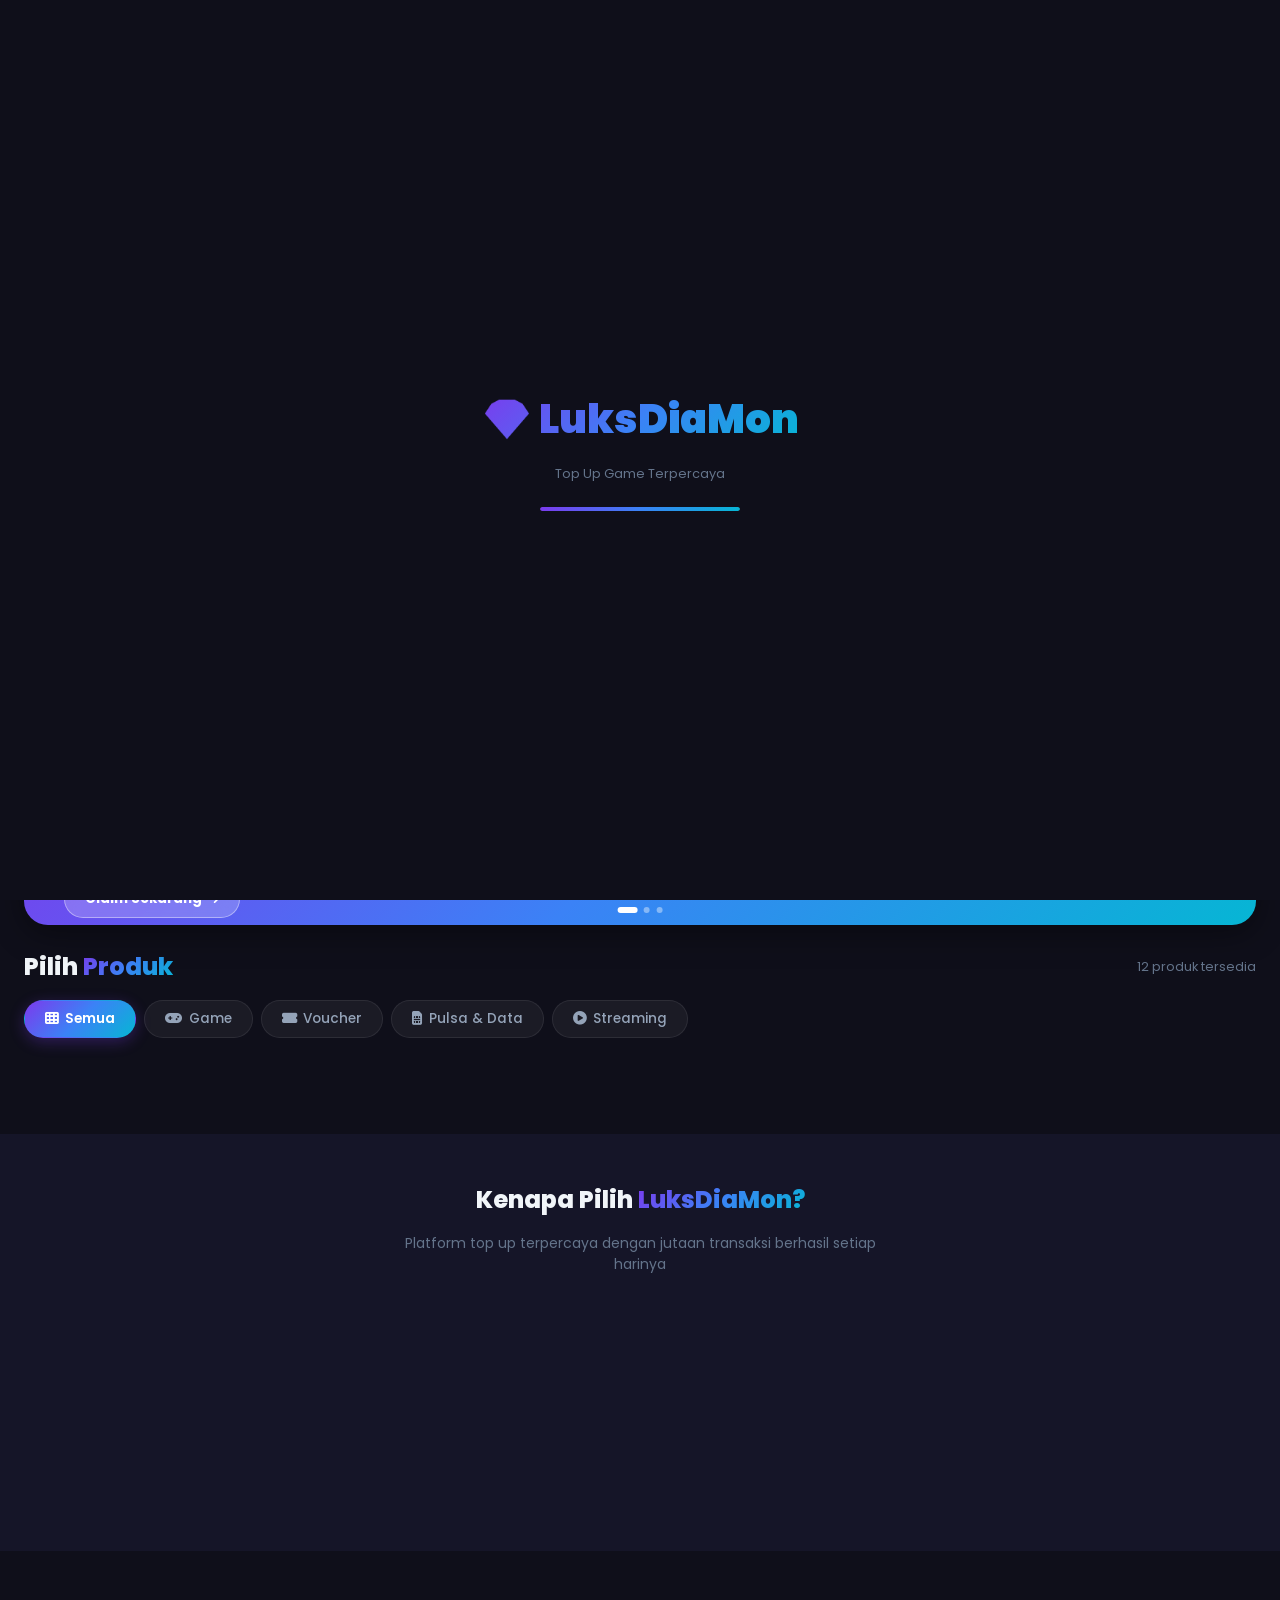
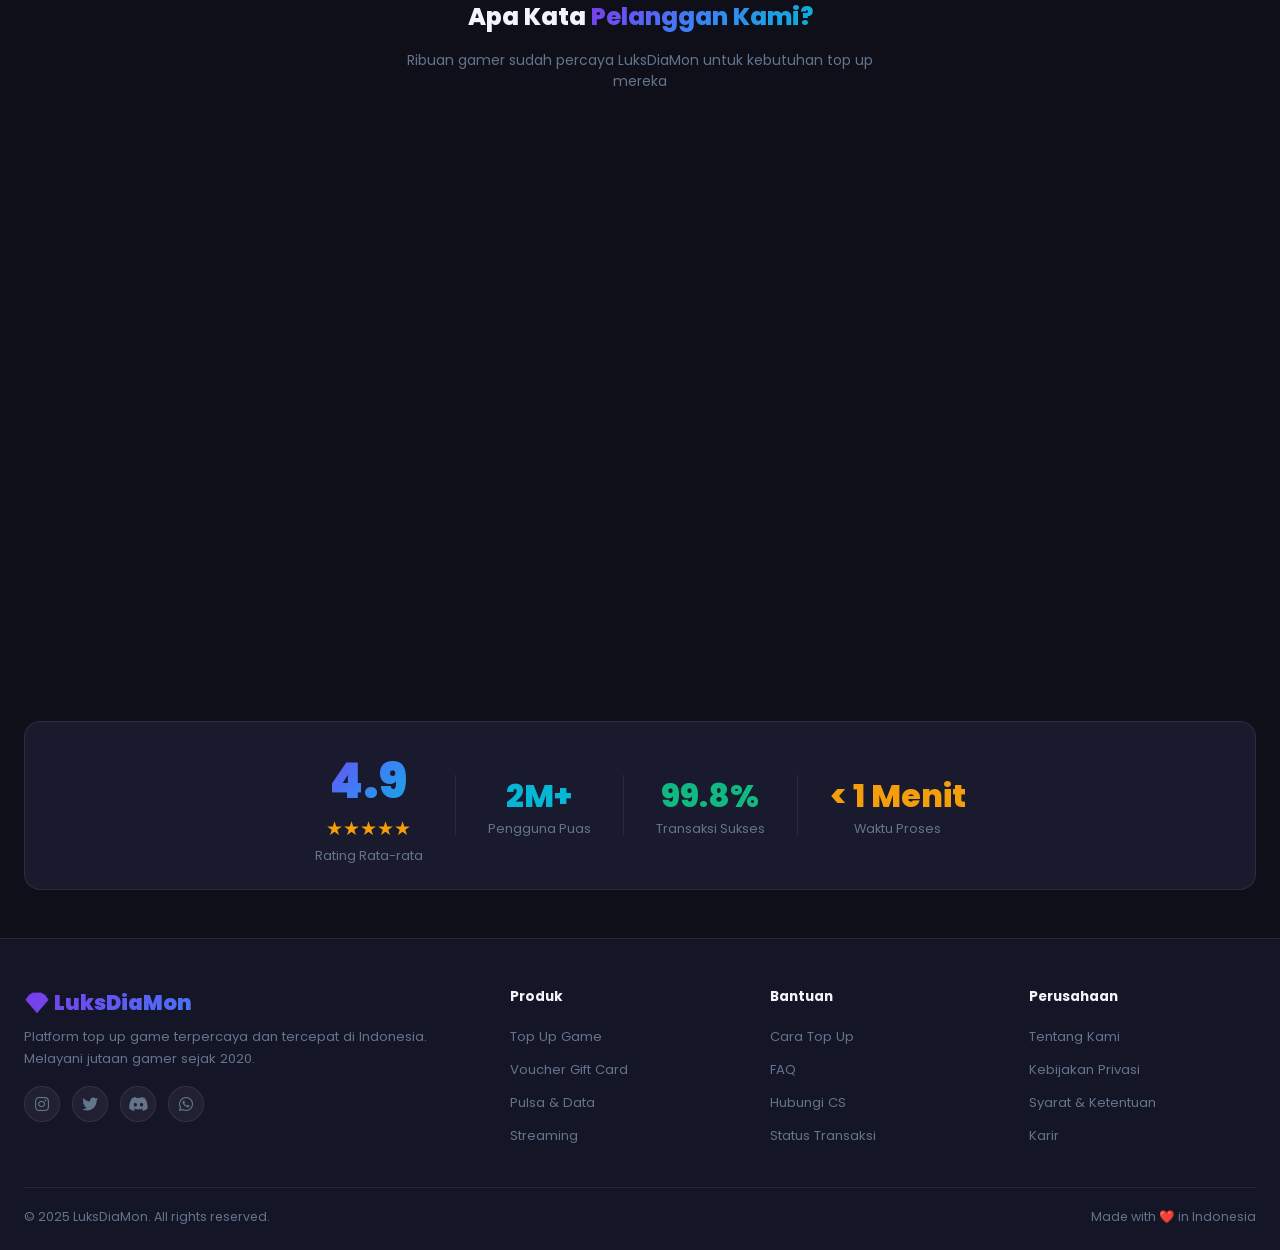
==== commit 4da0d89f: "Add files via upload" ====
--- a/index.html
+++ b/index.html
@@ -3,7 +3,20 @@
 <head>
 <meta charset="UTF-8">
 <meta name="viewport" content="width=device-width, initial-scale=1.0, viewport-fit=cover">
-<title>LuksDiaMon - Top Up Game Terpercaya</title>
+<title>LuksDiaMon - Top Up Game Terpercaya | Harga Murah, Proses Instan</title>
+<meta name="description" content="Top up game Mobile Legends, Free Fire, PUBG, Genshin Impact & lebih dari 50 game lainnya. Harga murah, proses instan, aman & terpercaya. 2 juta+ pengguna puas!">
+<meta name="keywords" content="top up game, top up ML, top up Free Fire, top up PUBG, top up Genshin Impact, diamond ML murah, UC PUBG, top up terpercaya, LuksDiaMon">
+<meta name="author" content="LuksDiaMon">
+<meta name="robots" content="index, follow">
+<meta property="og:title" content="LuksDiaMon - Top Up Game Terpercaya">
+<meta property="og:description" content="Top up 50+ game favorit kamu. Harga murah, proses instan, aman & terpercaya. 2 juta+ pengguna puas!">
+<meta property="og:type" content="website">
+<meta property="og:url" content="https://luksdiamon.vercel.app">
+<meta property="og:image" content="https://luksdiamon.vercel.app/og-image.png">
+<meta name="twitter:card" content="summary_large_image">
+<meta name="twitter:title" content="LuksDiaMon - Top Up Game Terpercaya">
+<meta name="twitter:description" content="Top up 50+ game favorit kamu. Harga murah, proses instan, aman & terpercaya.">
+<link rel="canonical" href="https://luksdiamon.vercel.app">
 <link rel="preconnect" href="https://fonts.googleapis.com">
 <link href="https://fonts.googleapis.com/css2?family=Poppins:wght@300;400;500;600;700;800;900&display=swap" rel="stylesheet">
 <link rel="stylesheet" href="https://cdnjs.cloudflare.com/ajax/libs/font-awesome/6.5.0/css/all.min.css">
@@ -37,7 +50,7 @@
       <a href="#" onclick="navigate('home');return false;">Produk</a>
       <a href="#" onclick="navigate('panduan');return false;">Panduan</a>
       <a href="#" onclick="navigate('status');return false;">Cek Order</a>
-      <a href="#" onclick="showToast('Segera hadir!','info');return false;">Promo</a>
+      <a href="#" onclick="navigate('promo');return false;">Promo</a>
     </div>
     <div class="nav-actions">
       <button id="btn-login" onclick="openAuthModal()">
@@ -65,7 +78,7 @@
     <a href="#" onclick="navigate('home');closeMobile();return false;">Produk</a>
       <a href="#" onclick="navigate('status');closeMobile();return false;">Cek Order</a>
     <a href="#" onclick="navigate('panduan');closeMobile();return false;">Panduan</a>
-    <a href="#" onclick="showToast('Segera hadir!','info');closeMobile();return false;">Promo</a>
+    <a href="#" onclick="navigate('promo');closeMobile();return false;">Promo</a>
   </div>
 </nav>
 
@@ -98,7 +111,7 @@
           <button class="btn-primary" onclick="document.getElementById('products-section').scrollIntoView({behavior:'smooth'})">
             <i class="fas fa-gamepad"></i> Top Up Sekarang
           </button>
-          <button class="btn-secondary" onclick="showToast('Segera hadir!','info')">
+          <button class="btn-secondary" onclick="navigate('panduan')">
             <i class="fas fa-info-circle"></i> Cara Top Up
           </button>
         </div>
@@ -281,6 +294,129 @@
     </div>
   </section>
 
+  <!-- TESTIMONIALS -->
+  <section class="section" style="padding:3rem 1.5rem;">
+    <div class="section-inner">
+      <div class="section-header" style="justify-content:center;text-align:center;flex-direction:column;align-items:center;">
+        <h2 class="section-title">Apa Kata <span>Pelanggan Kami?</span></h2>
+        <p style="font-size:0.875rem;color:var(--text-muted);max-width:480px;">
+          Ribuan gamer sudah percaya LuksDiaMon untuk kebutuhan top up mereka
+        </p>
+      </div>
+      <div style="display:grid;grid-template-columns:repeat(auto-fill,minmax(260px,1fr));gap:1.25rem;margin-top:1.75rem;">
+
+        <div class="feature-card fade-in" style="background:var(--bg-card);border:1px solid var(--border-glass);border-radius:var(--radius-lg);padding:1.5rem;">
+          <div style="display:flex;gap:0.3rem;margin-bottom:0.75rem;">
+            <span style="color:#f59e0b;">★★★★★</span>
+          </div>
+          <p style="font-size:0.85rem;color:var(--text-secondary);line-height:1.6;margin-bottom:1rem;">"Udah langganan sini buat top up ML dari 2021. Prosesnya kilat banget, langsung masuk kurang dari 1 menit. Harganya juga paling murah dibanding tempat lain!"</p>
+          <div style="display:flex;align-items:center;gap:0.75rem;">
+            <div style="width:38px;height:38px;border-radius:50%;background:linear-gradient(135deg,#7c3aed,#3b82f6);display:flex;align-items:center;justify-content:center;font-weight:800;font-size:0.9rem;color:#fff;flex-shrink:0;">R</div>
+            <div>
+              <div style="font-weight:700;font-size:0.88rem;">Rangga_GG</div>
+              <div style="font-size:0.75rem;color:var(--text-muted);">Mobile Legends Player • Jakarta</div>
+            </div>
+          </div>
+        </div>
+
+        <div class="feature-card fade-in" style="background:var(--bg-card);border:1px solid var(--border-glass);border-radius:var(--radius-lg);padding:1.5rem;">
+          <div style="display:flex;gap:0.3rem;margin-bottom:0.75rem;">
+            <span style="color:#f59e0b;">★★★★★</span>
+          </div>
+          <p style="font-size:0.85rem;color:var(--text-secondary);line-height:1.6;margin-bottom:1rem;">"Top up Genshin di sini emang beda! Harga welkin moon paling bersahabat, CS nya juga fast respon banget waktu ada kendala. Recommended 100%!"</p>
+          <div style="display:flex;align-items:center;gap:0.75rem;">
+            <div style="width:38px;height:38px;border-radius:50%;background:linear-gradient(135deg,#06b6d4,#10b981);display:flex;align-items:center;justify-content:center;font-weight:800;font-size:0.9rem;color:#fff;flex-shrink:0;">A</div>
+            <div>
+              <div style="font-weight:700;font-size:0.88rem;">Alya_Traveler</div>
+              <div style="font-size:0.75rem;color:var(--text-muted);">Genshin Impact • Bandung</div>
+            </div>
+          </div>
+        </div>
+
+        <div class="feature-card fade-in" style="background:var(--bg-card);border:1px solid var(--border-glass);border-radius:var(--radius-lg);padding:1.5rem;">
+          <div style="display:flex;gap:0.3rem;margin-bottom:0.75rem;">
+            <span style="color:#f59e0b;">★★★★★</span>
+          </div>
+          <p style="font-size:0.85rem;color:var(--text-secondary);line-height:1.6;margin-bottom:1rem;">"Top up UC buat Royal Pass PUBG di sini udah berkali-kali. Gak pernah ada masalah, selalu on time. GoPay juga langsung diproses, gak perlu nunggu lama!"</p>
+          <div style="display:flex;align-items:center;gap:0.75rem;">
+            <div style="width:38px;height:38px;border-radius:50%;background:linear-gradient(135deg,#f59e0b,#ef4444);display:flex;align-items:center;justify-content:center;font-weight:800;font-size:0.9rem;color:#fff;flex-shrink:0;">D</div>
+            <div>
+              <div style="font-weight:700;font-size:0.88rem;">DzikryPUBG</div>
+              <div style="font-size:0.75rem;color:var(--text-muted);">PUBG Mobile • Surabaya</div>
+            </div>
+          </div>
+        </div>
+
+        <div class="feature-card fade-in" style="background:var(--bg-card);border:1px solid var(--border-glass);border-radius:var(--radius-lg);padding:1.5rem;">
+          <div style="display:flex;gap:0.3rem;margin-bottom:0.75rem;">
+            <span style="color:#f59e0b;">★★★★☆</span>
+          </div>
+          <p style="font-size:0.85rem;color:var(--text-secondary);line-height:1.6;margin-bottom:1rem;">"Pake QRIS bayarnya gampang banget, scan langsung dari ShopeePay. Diamond Free Fire langsung masuk dalam 30 detik! Paling suka sama fitur cek order-nya."</p>
+          <div style="display:flex;align-items:center;gap:0.75rem;">
+            <div style="width:38px;height:38px;border-radius:50%;background:linear-gradient(135deg,#ec4899,#8b5cf6);display:flex;align-items:center;justify-content:center;font-weight:800;font-size:0.9rem;color:#fff;flex-shrink:0;">N</div>
+            <div>
+              <div style="font-weight:700;font-size:0.88rem;">Nanda_FF</div>
+              <div style="font-size:0.75rem;color:var(--text-muted);">Free Fire • Medan</div>
+            </div>
+          </div>
+        </div>
+
+        <div class="feature-card fade-in" style="background:var(--bg-card);border:1px solid var(--border-glass);border-radius:var(--radius-lg);padding:1.5rem;">
+          <div style="display:flex;gap:0.3rem;margin-bottom:0.75rem;">
+            <span style="color:#f59e0b;">★★★★★</span>
+          </div>
+          <p style="font-size:0.85rem;color:var(--text-secondary);line-height:1.6;margin-bottom:1rem;">"Pertama kali coba, langsung ketagihan. Ga pernah nemu tempat top up yang se-murah dan se-cepet ini. Sekarang udah ajak semua temen clan buat pindah ke LDM!"</p>
+          <div style="display:flex;align-items:center;gap:0.75rem;">
+            <div style="width:38px;height:38px;border-radius:50%;background:linear-gradient(135deg,#10b981,#06b6d4);display:flex;align-items:center;justify-content:center;font-weight:800;font-size:0.9rem;color:#fff;flex-shrink:0;">F</div>
+            <div>
+              <div style="font-weight:700;font-size:0.88rem;">FajarValorant</div>
+              <div style="font-size:0.75rem;color:var(--text-muted);">Valorant • Yogyakarta</div>
+            </div>
+          </div>
+        </div>
+
+        <div class="feature-card fade-in" style="background:var(--bg-card);border:1px solid var(--border-glass);border-radius:var(--radius-lg);padding:1.5rem;">
+          <div style="display:flex;gap:0.3rem;margin-bottom:0.75rem;">
+            <span style="color:#f59e0b;">★★★★★</span>
+          </div>
+          <p style="font-size:0.85rem;color:var(--text-secondary);line-height:1.6;margin-bottom:1rem;">"Spotify Premium 3 bulan di sini lebih murah dari app langsung! Auto langganan setiap bulan. Pelayanan sopan dan ramah. Terima kasih LuksDiaMon 🙏"</p>
+          <div style="display:flex;align-items:center;gap:0.75rem;">
+            <div style="width:38px;height:38px;border-radius:50%;background:linear-gradient(135deg,#1db954,#191414);display:flex;align-items:center;justify-content:center;font-weight:800;font-size:0.9rem;color:#fff;flex-shrink:0;">S</div>
+            <div>
+              <div style="font-weight:700;font-size:0.88rem;">Sarah_Music</div>
+              <div style="font-size:0.75rem;color:var(--text-muted);">Spotify Premium • Bali</div>
+            </div>
+          </div>
+        </div>
+
+      </div>
+
+      <!-- Rating summary -->
+      <div style="margin-top:2rem;text-align:center;padding:1.5rem;background:var(--bg-card);border:1px solid var(--border-glass);border-radius:var(--radius-lg);display:flex;flex-wrap:wrap;gap:2rem;justify-content:center;align-items:center;">
+        <div>
+          <div style="font-size:3rem;font-weight:900;background:var(--grad-btn);-webkit-background-clip:text;-webkit-text-fill-color:transparent;">4.9</div>
+          <div style="color:#f59e0b;font-size:1.2rem;margin:-4px 0 4px;">★★★★★</div>
+          <div style="font-size:0.8rem;color:var(--text-muted);">Rating Rata-rata</div>
+        </div>
+        <div style="width:1px;height:60px;background:var(--border-glass);"></div>
+        <div>
+          <div style="font-size:2rem;font-weight:800;color:var(--cyan);">2M+</div>
+          <div style="font-size:0.8rem;color:var(--text-muted);">Pengguna Puas</div>
+        </div>
+        <div style="width:1px;height:60px;background:var(--border-glass);"></div>
+        <div>
+          <div style="font-size:2rem;font-weight:800;color:var(--success);">99.8%</div>
+          <div style="font-size:0.8rem;color:var(--text-muted);">Transaksi Sukses</div>
+        </div>
+        <div style="width:1px;height:60px;background:var(--border-glass);"></div>
+        <div>
+          <div style="font-size:2rem;font-weight:800;color:var(--warning);">< 1 Menit</div>
+          <div style="font-size:0.8rem;color:var(--text-muted);">Waktu Proses</div>
+        </div>
+      </div>
+    </div>
+  </section>
+
 </div><!-- /page-home -->
 
 <!-- ============================================================
@@ -604,43 +740,43 @@
         <div class="footer-logo">💎 LuksDiaMon</div>
         <p class="footer-desc">Platform top up game terpercaya dan tercepat di Indonesia. Melayani jutaan gamer sejak 2020.</p>
         <div style="display:flex;gap:0.75rem;margin-top:1rem;">
-          <a href="#" style="width:36px;height:36px;border-radius:50%;background:var(--bg-glass);border:1px solid var(--border-glass);display:flex;align-items:center;justify-content:center;color:var(--text-muted);transition:var(--transition);" onmouseover="this.style.borderColor='var(--purple)';this.style.color='var(--purple-light)'" onmouseout="this.style.borderColor='var(--border-glass)';this.style.color='var(--text-muted)'"><i class="fab fa-instagram"></i></a>
-          <a href="#" style="width:36px;height:36px;border-radius:50%;background:var(--bg-glass);border:1px solid var(--border-glass);display:flex;align-items:center;justify-content:center;color:var(--text-muted);transition:var(--transition);" onmouseover="this.style.borderColor='var(--cyan)';this.style.color='var(--cyan)'" onmouseout="this.style.borderColor='var(--border-glass)';this.style.color='var(--text-muted)'"><i class="fab fa-twitter"></i></a>
-          <a href="#" style="width:36px;height:36px;border-radius:50%;background:var(--bg-glass);border:1px solid var(--border-glass);display:flex;align-items:center;justify-content:center;color:var(--text-muted);transition:var(--transition);" onmouseover="this.style.borderColor='var(--blue)';this.style.color='var(--blue)'" onmouseout="this.style.borderColor='var(--border-glass)';this.style.color='var(--text-muted)'"><i class="fab fa-discord"></i></a>
+          <a href="https://instagram.com/luksdiamon" target="_blank" rel="noopener" title="Instagram" style="width:36px;height:36px;border-radius:50%;background:var(--bg-glass);border:1px solid var(--border-glass);display:flex;align-items:center;justify-content:center;color:var(--text-muted);transition:var(--transition);" onmouseover="this.style.borderColor='var(--purple)';this.style.color='var(--purple-light)'" onmouseout="this.style.borderColor='var(--border-glass)';this.style.color='var(--text-muted)'"><i class="fab fa-instagram"></i></a>
+          <a href="https://twitter.com/luksdiamon" target="_blank" rel="noopener" title="Twitter / X" style="width:36px;height:36px;border-radius:50%;background:var(--bg-glass);border:1px solid var(--border-glass);display:flex;align-items:center;justify-content:center;color:var(--text-muted);transition:var(--transition);" onmouseover="this.style.borderColor='var(--cyan)';this.style.color='var(--cyan)'" onmouseout="this.style.borderColor='var(--border-glass)';this.style.color='var(--text-muted)'"><i class="fab fa-twitter"></i></a>
+          <a href="https://discord.gg/luksdiamon" target="_blank" rel="noopener" title="Discord" style="width:36px;height:36px;border-radius:50%;background:var(--bg-glass);border:1px solid var(--border-glass);display:flex;align-items:center;justify-content:center;color:var(--text-muted);transition:var(--transition);" onmouseover="this.style.borderColor='var(--blue)';this.style.color='var(--blue)'" onmouseout="this.style.borderColor='var(--border-glass)';this.style.color='var(--text-muted)'"><i class="fab fa-discord"></i></a>
+          <a href="https://wa.me/6283802687742" target="_blank" rel="noopener" title="WhatsApp" style="width:36px;height:36px;border-radius:50%;background:var(--bg-glass);border:1px solid var(--border-glass);display:flex;align-items:center;justify-content:center;color:var(--text-muted);transition:var(--transition);" onmouseover="this.style.borderColor='#25D366';this.style.color='#25D366'" onmouseout="this.style.borderColor='var(--border-glass)';this.style.color='var(--text-muted)'"><i class="fab fa-whatsapp"></i></a>
         </div>
       </div>
       <div class="footer-col">
         <div class="footer-col-title">Produk</div>
         <ul>
-          <li><a href="#">Top Up Game</a></li>
-          <li><a href="#">Voucher Gift Card</a></li>
-          <li><a href="#">Pulsa & Data</a></li>
-          <li><a href="#">Streaming</a></li>
+          <li><a href="#" onclick="filterProducts('game');navigate('home');return false;">Top Up Game</a></li>
+          <li><a href="#" onclick="filterProducts('voucher');navigate('home');return false;">Voucher Gift Card</a></li>
+          <li><a href="#" onclick="filterProducts('pulsa');navigate('home');return false;">Pulsa & Data</a></li>
+          <li><a href="#" onclick="filterProducts('streaming');navigate('home');return false;">Streaming</a></li>
         </ul>
       </div>
       <div class="footer-col">
         <div class="footer-col-title">Bantuan</div>
         <ul>
-          <li><a href="#">Cara Top Up</a></li>
-          <li><a href="#">FAQ</a></li>
-          <li><a href="#">Hubungi CS</a></li>
-          <li><a href="#">Status Transaksi</a></li>
+          <li><a href="#" onclick="navigate('panduan');return false;">Cara Top Up</a></li>
+          <li><a href="#" onclick="navigate('panduan');return false;">FAQ</a></li>
+          <li><a href="https://wa.me/6283802687742" target="_blank">Hubungi CS</a></li>
+          <li><a href="#" onclick="navigate('status');return false;">Status Transaksi</a></li>
         </ul>
       </div>
       <div class="footer-col">
         <div class="footer-col-title">Perusahaan</div>
         <ul>
-          <li><a href="#">Tentang Kami</a></li>
-          <li><a href="#">Kebijakan Privasi</a></li>
-          <li><a href="#">Syarat & Ketentuan</a></li>
-          <li><a href="#">Karir</a></li>
+          <li><a href="#" onclick="showToast('Segera hadir!','info');return false;">Tentang Kami</a></li>
+          <li><a href="#" onclick="showToast('Segera hadir!','info');return false;">Kebijakan Privasi</a></li>
+          <li><a href="#" onclick="showToast('Segera hadir!','info');return false;">Syarat & Ketentuan</a></li>
+          <li><a href="#" onclick="showToast('Segera hadir!','info');return false;">Karir</a></li>
         </ul>
       </div>
     </div>
     <div class="footer-bottom">
-      <div class="footer-bottom-text">© 2024 LuksDiaMon. All rights reserved.</div>
+      <div class="footer-bottom-text">© 2025 LuksDiaMon. All rights reserved.</div>
       <div style="display:flex;align-items:center;gap:1rem;">
-
         <div class="footer-bottom-text">Made with ❤️ in Indonesia</div>
       </div>
     </div>
@@ -797,6 +933,115 @@
 </footer>
 
 <!-- ============================================================
+     PAGE: PROMO
+     ============================================================ -->
+<div id="page-promo" class="page">
+  <div style="max-width:900px;margin:0 auto;padding:2rem 1.5rem 5rem;">
+    <button class="back-btn" onclick="navigate('home')">
+      <i class="fas fa-arrow-left"></i> Kembali ke Beranda
+    </button>
+    <h2 style="font-size:1.5rem;font-weight:800;margin-bottom:0.4rem;">
+      🔥 Promo & Penawaran Spesial
+    </h2>
+    <p style="font-size:0.875rem;color:var(--text-muted);margin-bottom:2rem;">Dapatkan penawaran terbaik setiap hari. Update promo setiap minggu!</p>
+
+    <div style="display:flex;flex-direction:column;gap:1.25rem;">
+
+      <!-- Promo 1 -->
+      <div style="background:linear-gradient(135deg,#7c3aed 0%,#3b82f6 100%);border-radius:var(--radius-lg);padding:1.75rem;position:relative;overflow:hidden;">
+        <div style="position:absolute;right:-20px;top:-20px;width:120px;height:120px;border-radius:50%;background:rgba(255,255,255,0.08);"></div>
+        <div style="position:absolute;right:40px;bottom:-30px;width:80px;height:80px;border-radius:50%;background:rgba(255,255,255,0.05);"></div>
+        <div style="position:relative;z-index:1;">
+          <div style="display:inline-block;background:rgba(255,255,255,0.2);border-radius:var(--radius-xl);padding:0.3rem 0.85rem;font-size:0.75rem;font-weight:700;letter-spacing:1px;margin-bottom:0.75rem;">🔥 PROMO HARIAN</div>
+          <div style="font-size:1.3rem;font-weight:800;color:#fff;margin-bottom:0.4rem;">Mobile Legends — Bonus 10% Diamond!</div>
+          <div style="font-size:0.85rem;color:rgba(255,255,255,0.8);margin-bottom:1rem;">Setiap top up diamond ML, kamu dapat bonus 10% ekstra langsung masuk ke akun. Berlaku untuk semua nominal!</div>
+          <div style="display:flex;align-items:center;gap:1rem;flex-wrap:wrap;">
+            <button onclick="openProduct('ml')" style="background:#fff;color:#7c3aed;padding:0.65rem 1.5rem;border-radius:var(--radius-xl);font-weight:800;font-size:0.9rem;border:none;cursor:pointer;transition:all 0.2s;" onmouseover="this.style.transform='translateY(-2px)'" onmouseout="this.style.transform=''">
+              Klaim Sekarang <i class="fas fa-arrow-right"></i>
+            </button>
+            <span style="font-size:0.8rem;color:rgba(255,255,255,0.7);">⏰ Berlaku s/d akhir bulan</span>
+          </div>
+        </div>
+      </div>
+
+      <!-- Promo 2 -->
+      <div style="background:linear-gradient(135deg,#0f172a 0%,#0ea5e9 100%);border-radius:var(--radius-lg);padding:1.75rem;position:relative;overflow:hidden;">
+        <div style="position:absolute;right:-20px;top:-20px;width:120px;height:120px;border-radius:50%;background:rgba(255,255,255,0.06);"></div>
+        <div style="position:relative;z-index:1;">
+          <div style="display:inline-block;background:rgba(255,255,255,0.15);border-radius:var(--radius-xl);padding:0.3rem 0.85rem;font-size:0.75rem;font-weight:700;letter-spacing:1px;margin-bottom:0.75rem;">⚡ PROSES KILAT</div>
+          <div style="font-size:1.3rem;font-weight:800;color:#fff;margin-bottom:0.4rem;">Free Fire & PUBG — Proses 1 Detik!</div>
+          <div style="font-size:0.85rem;color:rgba(255,255,255,0.8);margin-bottom:1rem;">Dijamin masuk dalam 1 detik setelah pembayaran terverifikasi. Kalau lebih dari 5 menit, uang kembali 100%!</div>
+          <div style="display:flex;align-items:center;gap:1rem;flex-wrap:wrap;">
+            <button onclick="filterProducts('game');navigate('home');setTimeout(()=>document.getElementById('products-section').scrollIntoView({behavior:'smooth'}),100)" style="background:#fff;color:#0ea5e9;padding:0.65rem 1.5rem;border-radius:var(--radius-xl);font-weight:800;font-size:0.9rem;border:none;cursor:pointer;transition:all 0.2s;" onmouseover="this.style.transform='translateY(-2px)'" onmouseout="this.style.transform=''">
+              Top Up Sekarang <i class="fas fa-bolt"></i>
+            </button>
+            <span style="font-size:0.8rem;color:rgba(255,255,255,0.7);">✅ Garansi uang kembali</span>
+          </div>
+        </div>
+      </div>
+
+      <!-- Promo 3 -->
+      <div style="background:linear-gradient(135deg,#064e3b 0%,#10b981 100%);border-radius:var(--radius-lg);padding:1.75rem;position:relative;overflow:hidden;">
+        <div style="position:absolute;right:-20px;top:-20px;width:120px;height:120px;border-radius:50%;background:rgba(255,255,255,0.06);"></div>
+        <div style="position:relative;z-index:1;">
+          <div style="display:inline-block;background:rgba(255,255,255,0.15);border-radius:var(--radius-xl);padding:0.3rem 0.85rem;font-size:0.75rem;font-weight:700;letter-spacing:1px;margin-bottom:0.75rem;">💎 HARGA SPESIAL</div>
+          <div style="font-size:1.3rem;font-weight:800;color:#fff;margin-bottom:0.4rem;">Genshin Impact — Primogem Termurah!</div>
+          <div style="font-size:0.85rem;color:rgba(255,255,255,0.8);margin-bottom:1rem;">Dapatkan Primogem dan Welkin Moon Genshin Impact dengan harga paling kompetitif. Cek harga kami vs toko lain!</div>
+          <div style="display:flex;align-items:center;gap:1rem;flex-wrap:wrap;">
+            <button onclick="openProduct('gi')" style="background:#fff;color:#064e3b;padding:0.65rem 1.5rem;border-radius:var(--radius-xl);font-weight:800;font-size:0.9rem;border:none;cursor:pointer;transition:all 0.2s;" onmouseover="this.style.transform='translateY(-2px)'" onmouseout="this.style.transform=''">
+              Lihat Harga <i class="fas fa-gem"></i>
+            </button>
+            <span style="font-size:0.8rem;color:rgba(255,255,255,0.7);">🏆 Harga terbaik dijamin</span>
+          </div>
+        </div>
+      </div>
+
+      <!-- Promo 4 -->
+      <div style="background:linear-gradient(135deg,#78350f 0%,#f59e0b 100%);border-radius:var(--radius-lg);padding:1.75rem;position:relative;overflow:hidden;">
+        <div style="position:absolute;right:-20px;top:-20px;width:120px;height:120px;border-radius:50%;background:rgba(255,255,255,0.06);"></div>
+        <div style="position:relative;z-index:1;">
+          <div style="display:inline-block;background:rgba(255,255,255,0.2);border-radius:var(--radius-xl);padding:0.3rem 0.85rem;font-size:0.75rem;font-weight:700;letter-spacing:1px;margin-bottom:0.75rem;">🎉 MEMBER BARU</div>
+          <div style="font-size:1.3rem;font-weight:800;color:#fff;margin-bottom:0.4rem;">Daftar Sekarang — Gratis Cashback 5%!</div>
+          <div style="font-size:0.85rem;color:rgba(255,255,255,0.9);margin-bottom:1rem;">Buat akun LuksDiaMon dan dapatkan cashback 5% untuk transaksi pertama kamu. Berlaku untuk semua produk & metode pembayaran!</div>
+          <div style="display:flex;align-items:center;gap:1rem;flex-wrap:wrap;">
+            <button onclick="openAuthModal();switchAuthTab('register')" style="background:#fff;color:#78350f;padding:0.65rem 1.5rem;border-radius:var(--radius-xl);font-weight:800;font-size:0.9rem;border:none;cursor:pointer;transition:all 0.2s;" onmouseover="this.style.transform='translateY(-2px)'" onmouseout="this.style.transform=''">
+              Daftar Gratis <i class="fas fa-user-plus"></i>
+            </button>
+            <span style="font-size:0.8rem;color:rgba(255,255,255,0.85);">📋 Syarat & ketentuan berlaku</span>
+          </div>
+        </div>
+      </div>
+
+      <!-- Promo 5 - Referral -->
+      <div style="background:var(--bg-card);border:1px solid var(--border-glass);border-radius:var(--radius-lg);padding:1.75rem;">
+        <div style="display:inline-block;background:rgba(124,58,237,0.15);border:1px solid rgba(124,58,237,0.3);border-radius:var(--radius-xl);padding:0.3rem 0.85rem;font-size:0.75rem;font-weight:700;letter-spacing:1px;margin-bottom:0.75rem;color:var(--purple-light);">🤝 REFERRAL</div>
+        <div style="font-size:1.2rem;font-weight:800;margin-bottom:0.4rem;">Ajak Teman, Dapat Bonus!</div>
+        <div style="font-size:0.85rem;color:var(--text-muted);margin-bottom:1rem;">Setiap teman yang kamu ajak dan melakukan transaksi pertama, kamu dan temanmu sama-sama dapat voucher diskon Rp 5.000!</div>
+        <div style="display:flex;align-items:center;gap:0.75rem;">
+          <button onclick="showToast('Fitur referral segera hadir! Stay tuned 🔥','info')" style="background:var(--grad-btn);color:#fff;padding:0.65rem 1.5rem;border-radius:var(--radius-xl);font-weight:700;font-size:0.875rem;border:none;cursor:pointer;">
+            Lihat Detail <i class="fas fa-arrow-right"></i>
+          </button>
+          <span style="font-size:0.8rem;color:var(--text-muted);">🚀 Segera hadir!</span>
+        </div>
+      </div>
+
+    </div>
+
+    <!-- Hubungi CS -->
+    <div style="margin-top:2rem;text-align:center;padding:1.5rem;background:var(--bg-card);border:1px solid var(--border-glass);border-radius:var(--radius-lg);">
+      <div style="font-size:0.95rem;font-weight:700;margin-bottom:0.4rem;">Ada promo khusus untuk kamu! 🎁</div>
+      <div style="font-size:0.82rem;color:var(--text-muted);margin-bottom:1rem;">Hubungi CS kami untuk info promo eksklusif dan penawaran spesial member lama.</div>
+      <a href="https://wa.me/6283802687742?text=Halo%20LDM%2C%20saya%20mau%20tanya%20promo%20yang%20tersedia" target="_blank"
+        style="display:inline-flex;align-items:center;gap:0.6rem;padding:0.75rem 1.75rem;border-radius:var(--radius-xl);background:#25D366;color:#fff;font-weight:700;font-size:0.9rem;text-decoration:none;transition:all 0.3s ease;"
+        onmouseover="this.style.transform='translateY(-2px)';this.style.boxShadow='0 8px 25px rgba(37,211,102,0.4)'"
+        onmouseout="this.style.transform='';this.style.boxShadow=''">
+        <i class="fab fa-whatsapp" style="font-size:1.1rem;"></i> Tanya Promo via WhatsApp
+      </a>
+    </div>
+  </div>
+</div>
+
+<!-- ============================================================
      JAVASCRIPT
      ============================================================ -->
   <script type="module" src="firebase-patch.js"></script>
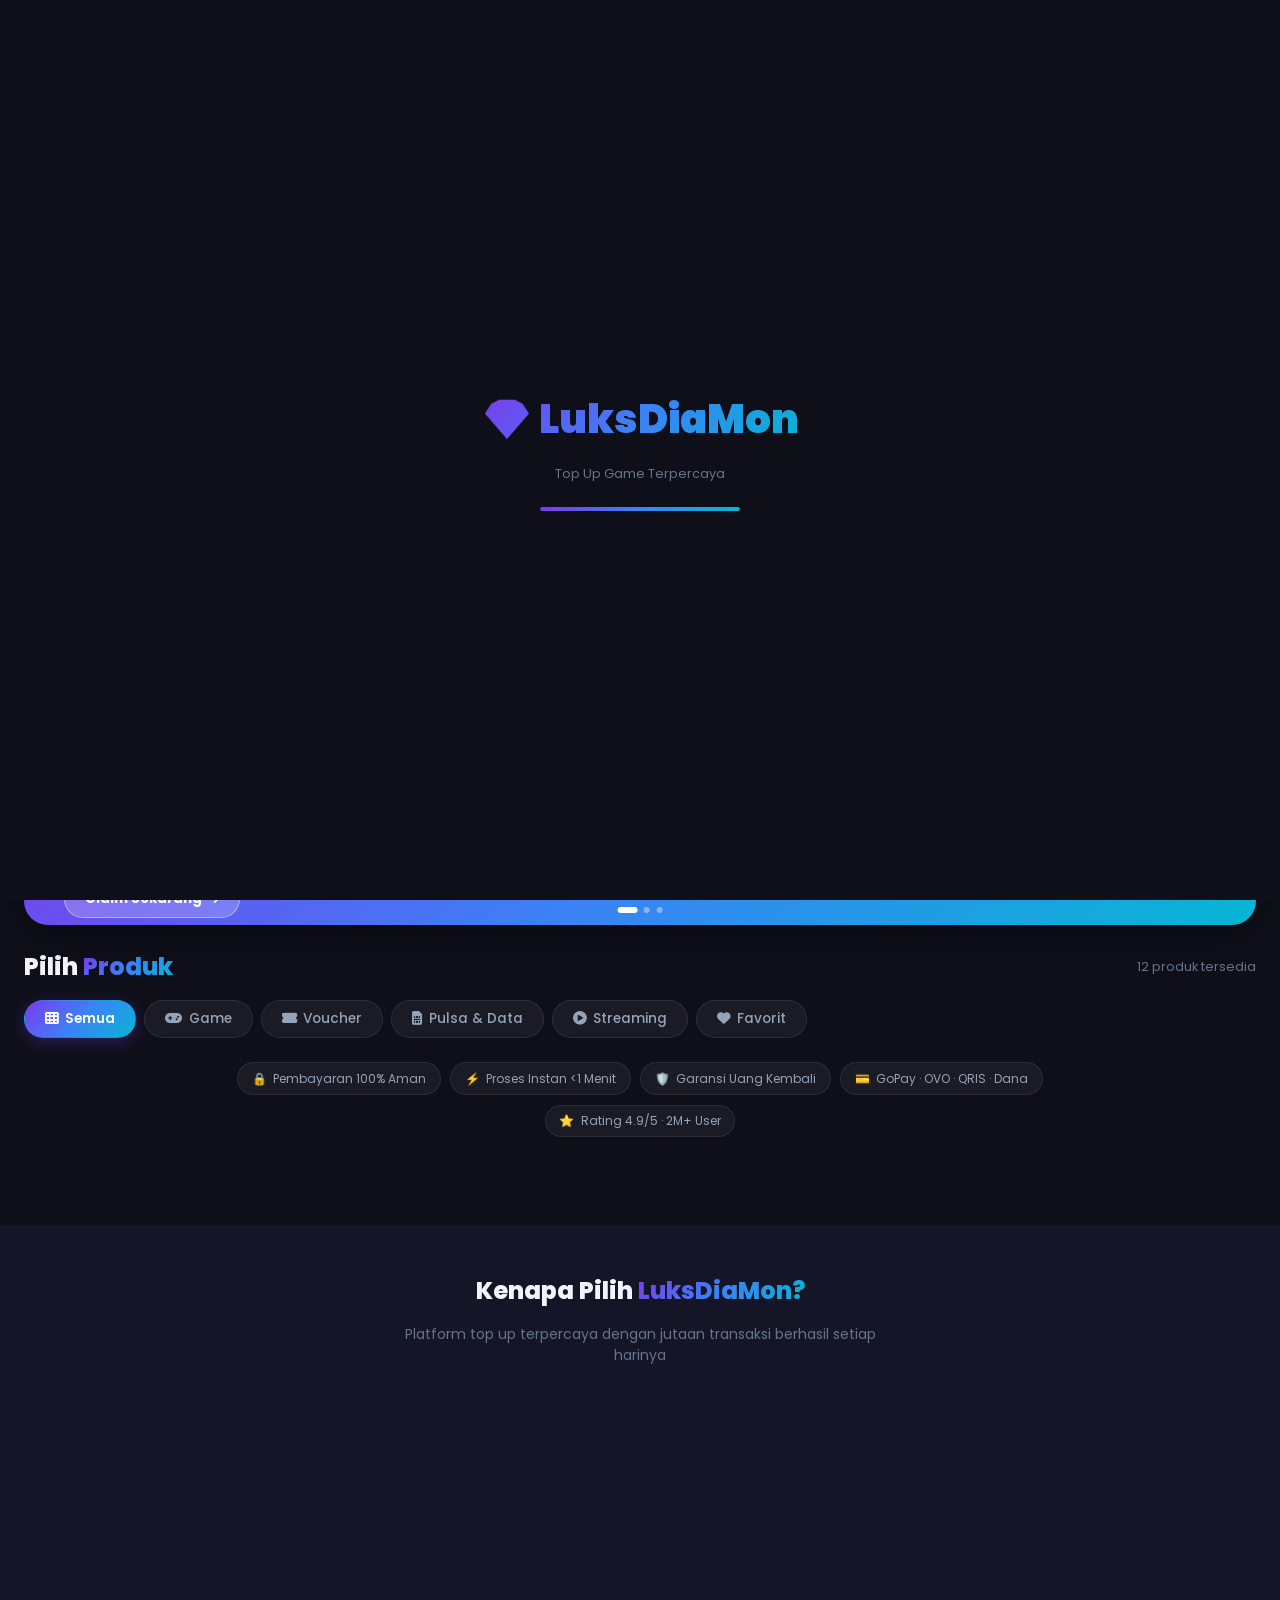
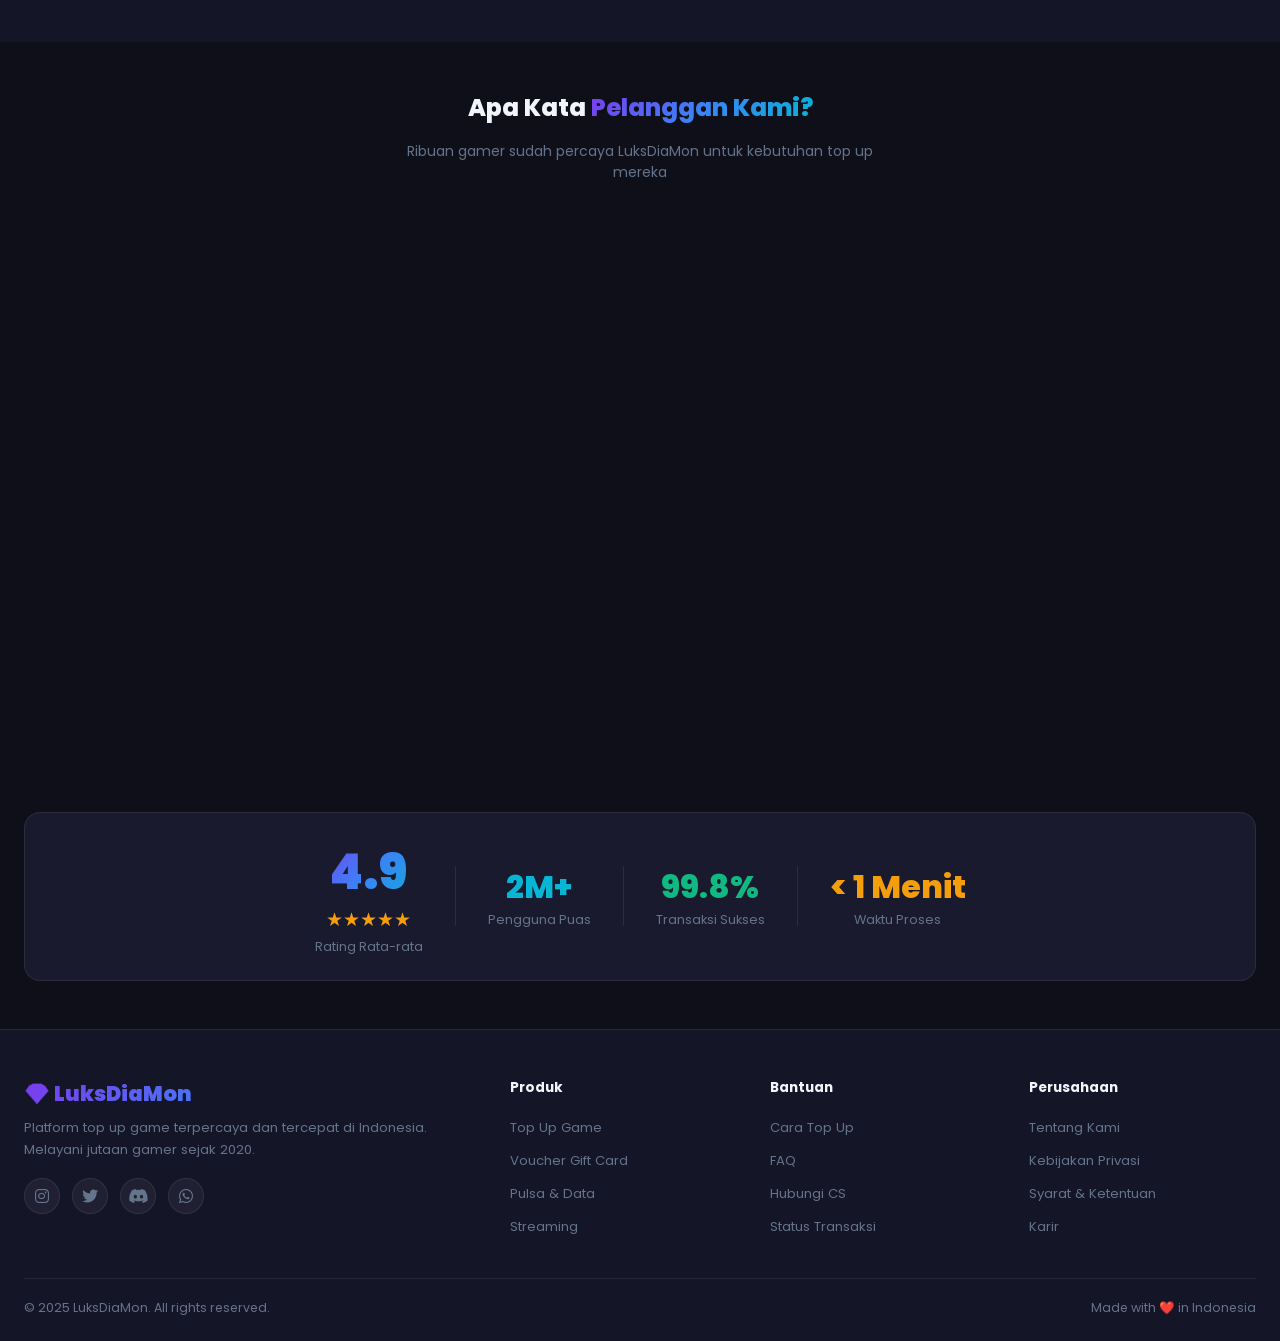
==== commit 5191b8d7: "Add files via upload" ====
--- a/index.html
+++ b/index.html
@@ -117,12 +117,12 @@
         </div>
         <div class="hero-stats">
           <div class="hero-stat">
-            <strong>2M+</strong>
+            <strong id="stat-users">2.000.000+</strong>
             <span>Pengguna</span>
           </div>
           <div class="hero-stat">
-            <strong>50+</strong>
-            <span>Game Tersedia</span>
+            <strong id="stat-today" style="color:var(--cyan);">Loading...</strong>
+            <span>Transaksi Hari Ini <span style="color:#ef4444;font-size:0.6rem;">&#9679; LIVE</span></span>
           </div>
           <div class="hero-stat">
             <strong>99.9%</strong>
@@ -248,8 +248,32 @@
       <button class="cat-tab" data-cat="streaming" onclick="filterProducts('streaming')">
         <i class="fas fa-play-circle"></i> Streaming
       </button>
-    </div>
-  </div>
+      <button class="cat-tab" data-cat="favorit" onclick="filterProducts('favorit')">
+        <i class="fas fa-heart"></i> Favorit
+      </button>
+    </div>
+  </div>
+
+  <!-- TRUST BADGES -->
+  <section style="padding:0 1.5rem 1rem;">
+    <div style="max-width:960px;margin:0 auto;display:flex;flex-wrap:wrap;gap:0.6rem;justify-content:center;">
+      <div style="display:flex;align-items:center;gap:0.4rem;background:var(--bg-glass);border:1px solid var(--border-glass);border-radius:var(--radius-xl);padding:0.4rem 0.85rem;font-size:0.75rem;color:var(--text-secondary);">
+        <span style="color:#10b981;">🔒</span> Pembayaran 100% Aman
+      </div>
+      <div style="display:flex;align-items:center;gap:0.4rem;background:var(--bg-glass);border:1px solid var(--border-glass);border-radius:var(--radius-xl);padding:0.4rem 0.85rem;font-size:0.75rem;color:var(--text-secondary);">
+        <span>⚡</span> Proses Instan &lt;1 Menit
+      </div>
+      <div style="display:flex;align-items:center;gap:0.4rem;background:var(--bg-glass);border:1px solid var(--border-glass);border-radius:var(--radius-xl);padding:0.4rem 0.85rem;font-size:0.75rem;color:var(--text-secondary);">
+        <span>🛡️</span> Garansi Uang Kembali
+      </div>
+      <div style="display:flex;align-items:center;gap:0.4rem;background:var(--bg-glass);border:1px solid var(--border-glass);border-radius:var(--radius-xl);padding:0.4rem 0.85rem;font-size:0.75rem;color:var(--text-secondary);">
+        <span>💳</span> GoPay · OVO · QRIS · Dana
+      </div>
+      <div style="display:flex;align-items:center;gap:0.4rem;background:var(--bg-glass);border:1px solid var(--border-glass);border-radius:var(--radius-xl);padding:0.4rem 0.85rem;font-size:0.75rem;color:var(--text-secondary);">
+        <span>⭐</span> Rating 4.9/5 · 2M+ User
+      </div>
+    </div>
+  </section>
 
   <!-- PRODUCT GRID -->
   <section class="section" style="padding-top:0.5rem;">
@@ -728,6 +752,27 @@
 </a>
 
 <!-- TOAST CONTAINER -->
+<!-- FOMO POPUP "Baru saja dibeli" -->
+<div id="fomo-popup" style="
+  position:fixed;bottom:90px;left:1rem;z-index:9999;
+  background:var(--bg-card);border:1px solid var(--border-glass);
+  border-radius:var(--radius-lg);padding:0.85rem 1rem;
+  display:flex;align-items:center;gap:0.75rem;
+  box-shadow:0 8px 32px rgba(0,0,0,0.4);
+  transform:translateX(-120%);transition:transform 0.4s cubic-bezier(0.34,1.56,0.64,1);
+  max-width:280px;pointer-events:none;">
+  <div id="fomo-icon" style="font-size:1.8rem;flex-shrink:0;">⚔️</div>
+  <div>
+    <div id="fomo-name" style="font-weight:700;font-size:0.82rem;color:var(--text-primary);">Rangga_GG</div>
+    <div id="fomo-desc" style="font-size:0.75rem;color:var(--text-muted);margin-top:0.1rem;">baru top up <span id="fomo-item" style="color:var(--cyan);font-weight:600;">86 Diamond ML</span></div>
+    <div style="font-size:0.68rem;color:var(--text-muted);margin-top:0.15rem;" id="fomo-time">beberapa detik lalu</div>
+  </div>
+  <div style="position:absolute;top:6px;right:8px;width:6px;height:6px;border-radius:50%;background:#10b981;box-shadow:0 0 6px #10b981;"></div>
+</div>
+
+<!-- TRUST BADGES -->
+<div id="trust-badges" style="display:none;"></div>
+
 <div id="toast-container"></div>
 
 <!-- ============================================================
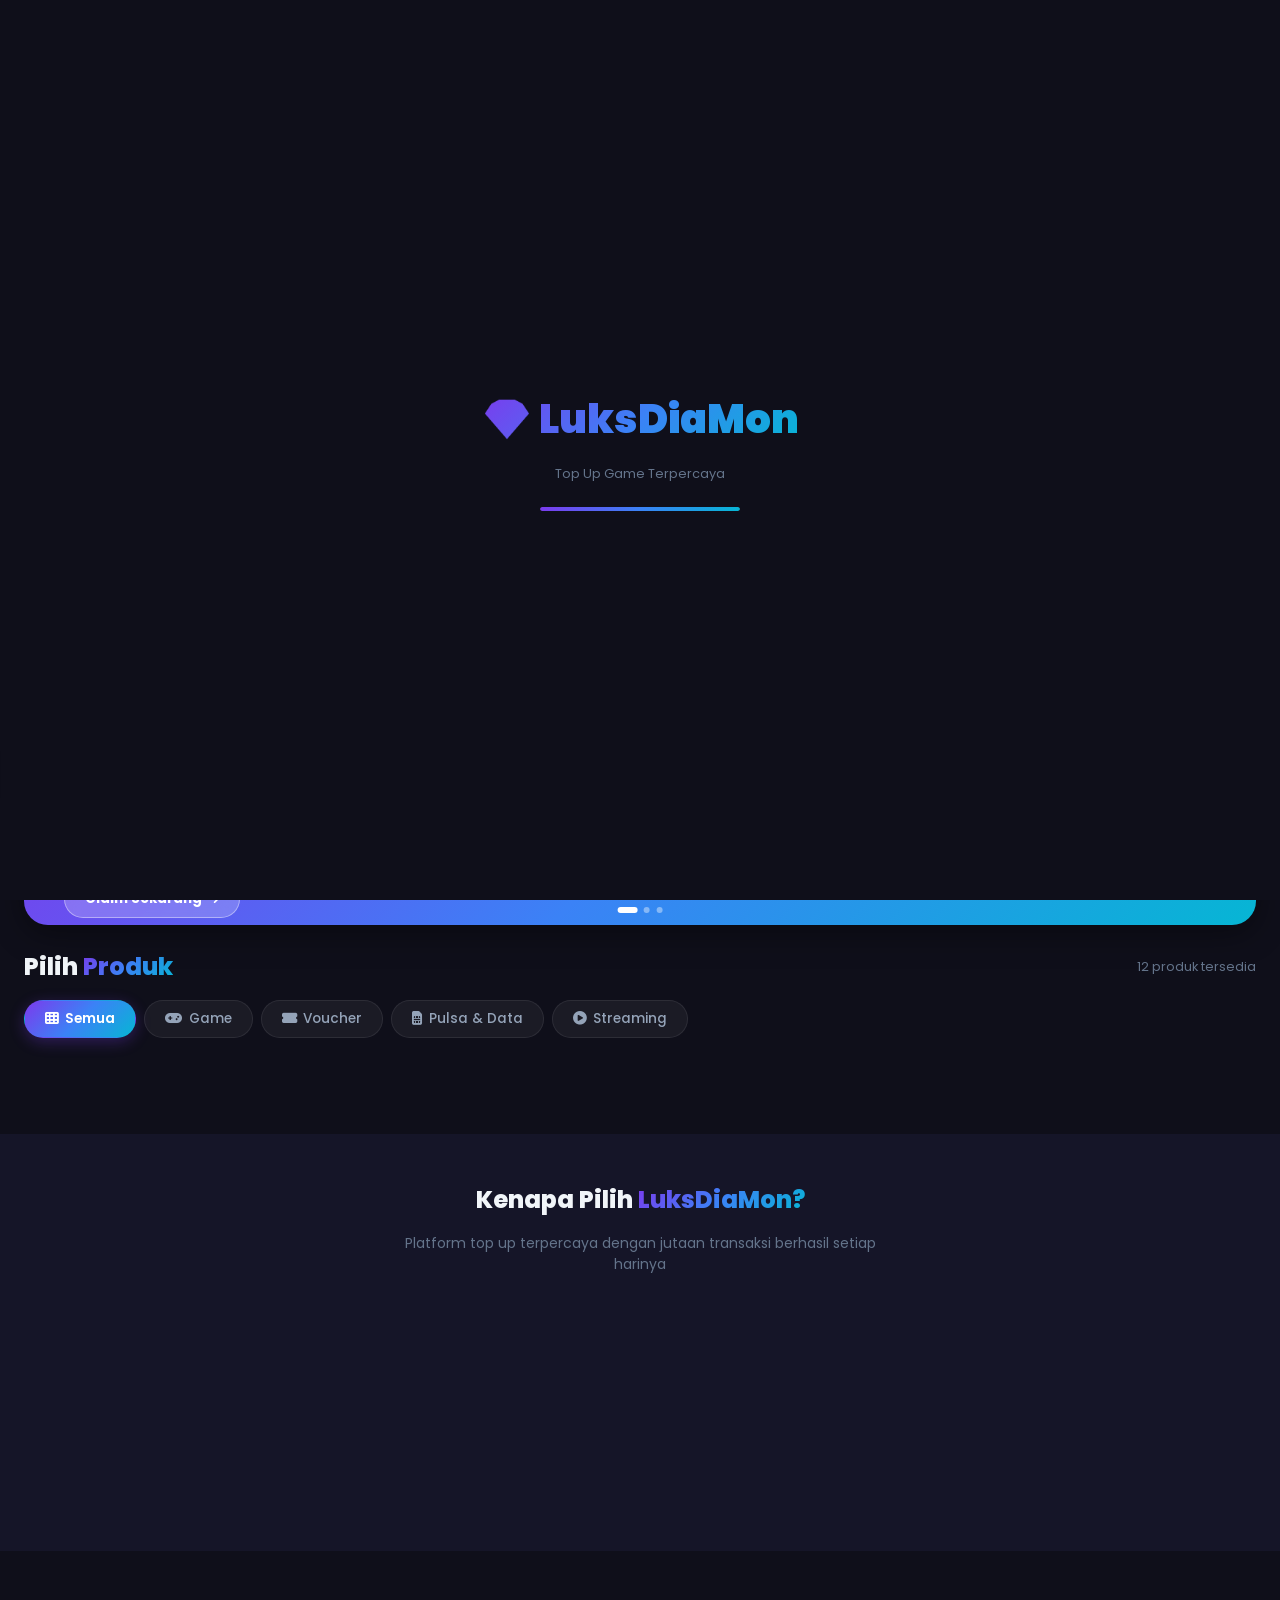
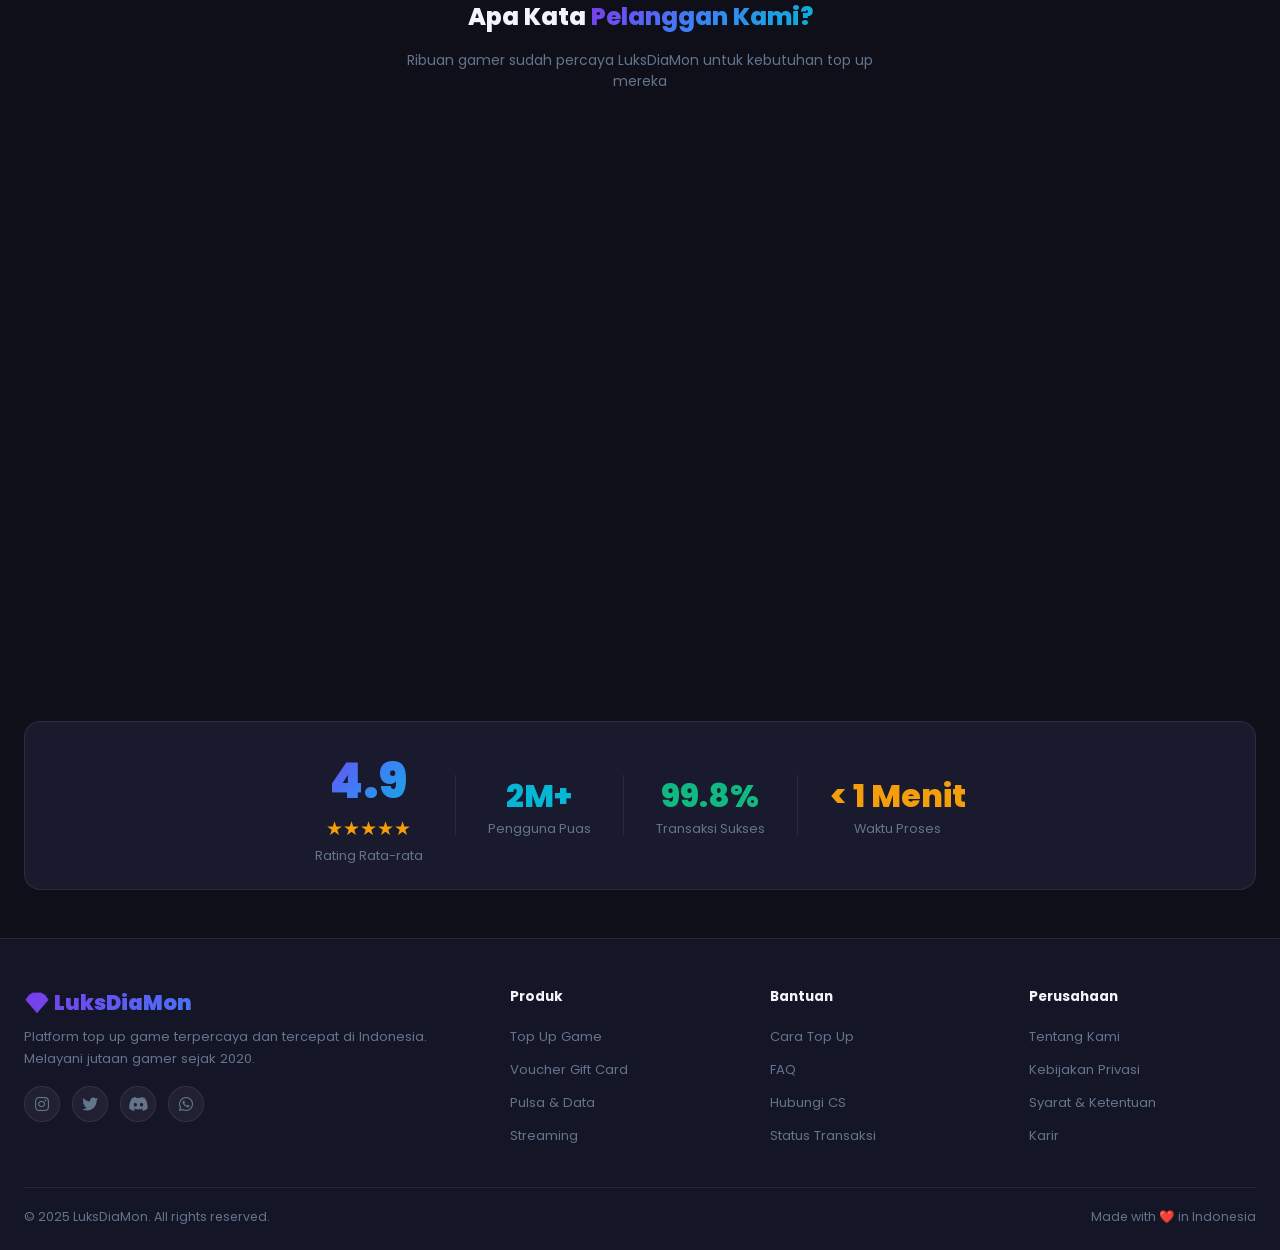
==== commit 4ec21c5c: "Add files via upload" ====
--- a/index.html
+++ b/index.html
@@ -53,6 +53,9 @@
       <a href="#" onclick="navigate('promo');return false;">Promo</a>
     </div>
     <div class="nav-actions">
+      <button id="theme-toggle" onclick="toggleTheme()" title="Ganti tema">
+        <span id="theme-icon">🌙</span>
+      </button>
       <button id="btn-login" onclick="openAuthModal()">
         <i class="fas fa-user" style="margin-right:0.4rem;"></i>Masuk / Login
       </button>
@@ -248,32 +251,9 @@
       <button class="cat-tab" data-cat="streaming" onclick="filterProducts('streaming')">
         <i class="fas fa-play-circle"></i> Streaming
       </button>
-      <button class="cat-tab" data-cat="favorit" onclick="filterProducts('favorit')">
-        <i class="fas fa-heart"></i> Favorit
-      </button>
-    </div>
-  </div>
-
-  <!-- TRUST BADGES -->
-  <section style="padding:0 1.5rem 1rem;">
-    <div style="max-width:960px;margin:0 auto;display:flex;flex-wrap:wrap;gap:0.6rem;justify-content:center;">
-      <div style="display:flex;align-items:center;gap:0.4rem;background:var(--bg-glass);border:1px solid var(--border-glass);border-radius:var(--radius-xl);padding:0.4rem 0.85rem;font-size:0.75rem;color:var(--text-secondary);">
-        <span style="color:#10b981;">🔒</span> Pembayaran 100% Aman
-      </div>
-      <div style="display:flex;align-items:center;gap:0.4rem;background:var(--bg-glass);border:1px solid var(--border-glass);border-radius:var(--radius-xl);padding:0.4rem 0.85rem;font-size:0.75rem;color:var(--text-secondary);">
-        <span>⚡</span> Proses Instan &lt;1 Menit
-      </div>
-      <div style="display:flex;align-items:center;gap:0.4rem;background:var(--bg-glass);border:1px solid var(--border-glass);border-radius:var(--radius-xl);padding:0.4rem 0.85rem;font-size:0.75rem;color:var(--text-secondary);">
-        <span>🛡️</span> Garansi Uang Kembali
-      </div>
-      <div style="display:flex;align-items:center;gap:0.4rem;background:var(--bg-glass);border:1px solid var(--border-glass);border-radius:var(--radius-xl);padding:0.4rem 0.85rem;font-size:0.75rem;color:var(--text-secondary);">
-        <span>💳</span> GoPay · OVO · QRIS · Dana
-      </div>
-      <div style="display:flex;align-items:center;gap:0.4rem;background:var(--bg-glass);border:1px solid var(--border-glass);border-radius:var(--radius-xl);padding:0.4rem 0.85rem;font-size:0.75rem;color:var(--text-secondary);">
-        <span>⭐</span> Rating 4.9/5 · 2M+ User
-      </div>
-    </div>
-  </section>
+
+    </div>
+  </div>
 
   <!-- PRODUCT GRID -->
   <section class="section" style="padding-top:0.5rem;">
@@ -742,13 +722,11 @@
 
 
 <!-- FLOATING WA BUTTON -->
-<a href="https://wa.me/6283802687742?text=Halo%20LDM%2C%20saya%20mau%20order%20top%20up" target="_blank" id="wa-float-btn"
-  style="position:fixed;bottom:2rem;right:2rem;z-index:998;width:56px;height:56px;border-radius:50%;background:#25D366;display:flex;align-items:center;justify-content:center;box-shadow:0 4px 20px rgba(37,211,102,0.5);transition:all 0.3s ease;text-decoration:none;"
-  onmouseover="this.style.transform='scale(1.15)';this.style.boxShadow='0 6px 30px rgba(37,211,102,0.6)'"
-  onmouseout="this.style.transform='';this.style.boxShadow='0 4px 20px rgba(37,211,102,0.5)'"
-  title="Chat WhatsApp">
-  <i class="fab fa-whatsapp" style="font-size:1.75rem;color:#fff;"></i>
-  <span style="position:absolute;top:-4px;right:-4px;background:var(--danger);color:#fff;font-size:0.6rem;font-weight:800;width:18px;height:18px;border-radius:50%;display:flex;align-items:center;justify-content:center;border:2px solid var(--bg-primary);">CS</span>
+<a href="https://wa.me/6283802687742?text=Halo%20LDM%2C%20saya%20mau%20tanya%20sesuatu" target="_blank" id="wa-float-btn"
+  style="position:fixed;bottom:2rem;right:2rem;z-index:998;width:58px;height:58px;border-radius:50%;background:#25D366;display:flex;align-items:center;justify-content:center;box-shadow:0 4px 24px rgba(37,211,102,0.55);text-decoration:none;">
+  <i class="fab fa-whatsapp" style="font-size:1.8rem;color:#fff;position:relative;z-index:1;"></i>
+  <span style="position:absolute;top:-4px;right:-4px;background:#ef4444;color:#fff;font-size:0.58rem;font-weight:900;width:19px;height:19px;border-radius:50%;display:flex;align-items:center;justify-content:center;border:2px solid var(--bg-primary);z-index:2;">CS</span>
+  <span class="wa-tooltip">Hubungi CS kami! 👋</span>
 </a>
 
 <!-- TOAST CONTAINER -->
@@ -770,9 +748,6 @@
   <div style="position:absolute;top:6px;right:8px;width:6px;height:6px;border-radius:50%;background:#10b981;box-shadow:0 0 6px #10b981;"></div>
 </div>
 
-<!-- TRUST BADGES -->
-<div id="trust-badges" style="display:none;"></div>
-
 <div id="toast-container"></div>
 
 <!-- ============================================================
@@ -812,7 +787,7 @@
       <div class="footer-col">
         <div class="footer-col-title">Perusahaan</div>
         <ul>
-          <li><a href="#" onclick="showToast('Segera hadir!','info');return false;">Tentang Kami</a></li>
+          <li><a href="#" onclick="navigate('about');return false;">Tentang Kami</a></li>
           <li><a href="#" onclick="showToast('Segera hadir!','info');return false;">Kebijakan Privasi</a></li>
           <li><a href="#" onclick="showToast('Segera hadir!','info');return false;">Syarat & Ketentuan</a></li>
           <li><a href="#" onclick="showToast('Segera hadir!','info');return false;">Karir</a></li>
@@ -1091,5 +1066,106 @@
      ============================================================ -->
   <script type="module" src="firebase-patch.js"></script>
   <script src="script.js"></script>
+
+<!-- ============================================================
+     PAGE: TENTANG KAMI
+     ============================================================ -->
+<div id="page-about" class="page">
+  <div style="max-width:860px;margin:0 auto;padding:2rem 1.5rem 5rem;">
+    <button class="back-btn" onclick="navigate('home')">
+      <i class="fas fa-arrow-left"></i> Kembali ke Beranda
+    </button>
+
+    <!-- Hero about -->
+    <div style="text-align:center;padding:2rem 0 1.5rem;">
+      <div style="font-size:3.5rem;margin-bottom:0.75rem;">💎</div>
+      <h1 style="font-size:1.8rem;font-weight:900;margin-bottom:0.5rem;">
+        Tentang <span style="background:var(--grad-main);-webkit-background-clip:text;-webkit-text-fill-color:transparent;">LuksDiaMon</span>
+      </h1>
+      <p style="color:var(--text-muted);font-size:0.9rem;max-width:480px;margin:0 auto;line-height:1.7;">
+        Platform top up game terpercaya yang hadir untuk memudahkan jutaan gamer Indonesia.
+      </p>
+    </div>
+
+    <!-- Story -->
+    <div style="background:var(--bg-card);border:1px solid var(--border-glass);border-radius:var(--radius-lg);padding:1.75rem;margin-bottom:1.25rem;">
+      <h2 style="font-size:1.1rem;font-weight:800;margin-bottom:0.85rem;display:flex;align-items:center;gap:0.5rem;">
+        <span style="font-size:1.3rem;">📖</span> Cerita Kami
+      </h2>
+      <p style="font-size:0.875rem;color:var(--text-secondary);line-height:1.8;margin-bottom:0.75rem;">
+        LuksDiaMon lahir dari keresahan seorang gamer yang lelah dengan proses top up yang rumit, lambat, dan mahal. Berawal dari kamar kecil pada tahun 2020, kami mulai melayani teman-teman sekitar dengan harga jujur dan proses cepat.
+      </p>
+      <p style="font-size:0.875rem;color:var(--text-secondary);line-height:1.8;">
+        Kini, 4 tahun kemudian, LuksDiaMon telah melayani lebih dari <strong style="color:var(--cyan);">2 juta transaksi</strong> dari seluruh Indonesia. Kepercayaan kalian adalah energi kami untuk terus berkembang dan memberikan layanan terbaik.
+      </p>
+    </div>
+
+    <!-- Values -->
+    <div style="display:grid;grid-template-columns:repeat(auto-fill,minmax(220px,1fr));gap:1rem;margin-bottom:1.25rem;">
+      <div style="background:var(--bg-card);border:1px solid var(--border-glass);border-radius:var(--radius-lg);padding:1.25rem;">
+        <div style="font-size:2rem;margin-bottom:0.6rem;">⚡</div>
+        <div style="font-weight:800;font-size:0.95rem;margin-bottom:0.4rem;">Proses Instan</div>
+        <div style="font-size:0.8rem;color:var(--text-muted);line-height:1.6;">Transaksi diproses otomatis kurang dari 1 menit. Tanpa menunggu, tanpa ribet.</div>
+      </div>
+      <div style="background:var(--bg-card);border:1px solid var(--border-glass);border-radius:var(--radius-lg);padding:1.25rem;">
+        <div style="font-size:2rem;margin-bottom:0.6rem;">💰</div>
+        <div style="font-weight:800;font-size:0.95rem;margin-bottom:0.4rem;">Harga Terjujur</div>
+        <div style="font-size:0.8rem;color:var(--text-muted);line-height:1.6;">Kami selalu memberikan harga terbaik tanpa biaya tersembunyi. Transparan 100%.</div>
+      </div>
+      <div style="background:var(--bg-card);border:1px solid var(--border-glass);border-radius:var(--radius-lg);padding:1.25rem;">
+        <div style="font-size:2rem;margin-bottom:0.6rem;">🛡️</div>
+        <div style="font-weight:800;font-size:0.95rem;margin-bottom:0.4rem;">Aman & Terpercaya</div>
+        <div style="font-size:0.8rem;color:var(--text-muted);line-height:1.6;">Sistem keamanan berlapis. Garansi uang kembali jika ada masalah.</div>
+      </div>
+      <div style="background:var(--bg-card);border:1px solid var(--border-glass);border-radius:var(--radius-lg);padding:1.25rem;">
+        <div style="font-size:2rem;margin-bottom:0.6rem;">🤝</div>
+        <div style="font-weight:800;font-size:0.95rem;margin-bottom:0.4rem;">CS Responsif</div>
+        <div style="font-size:0.8rem;color:var(--text-muted);line-height:1.6;">Tim CS kami siap membantu 7 hari seminggu via WhatsApp. Respon cepat!</div>
+      </div>
+    </div>
+
+    <!-- Stats -->
+    <div style="background:linear-gradient(135deg,#7c3aed,#3b82f6,#06b6d4);border-radius:var(--radius-lg);padding:1.75rem;margin-bottom:1.25rem;">
+      <h2 style="font-size:1rem;font-weight:800;color:#fff;margin-bottom:1.25rem;text-align:center;opacity:0.9;">LuksDiaMon dalam Angka</h2>
+      <div style="display:grid;grid-template-columns:repeat(2,1fr);gap:1rem;text-align:center;">
+        <div>
+          <div style="font-size:2rem;font-weight:900;color:#fff;">2M+</div>
+          <div style="font-size:0.78rem;color:rgba(255,255,255,0.8);">Total Transaksi</div>
+        </div>
+        <div>
+          <div style="font-size:2rem;font-weight:900;color:#fff;">50+</div>
+          <div style="font-size:0.78rem;color:rgba(255,255,255,0.8);">Game & Layanan</div>
+        </div>
+        <div>
+          <div style="font-size:2rem;font-weight:900;color:#fff;">4 Tahun</div>
+          <div style="font-size:0.78rem;color:rgba(255,255,255,0.8);">Melayani Gamer</div>
+        </div>
+        <div>
+          <div style="font-size:2rem;font-weight:900;color:#fff;">4.9 ⭐</div>
+          <div style="font-size:0.78rem;color:rgba(255,255,255,0.8);">Rating Pelanggan</div>
+        </div>
+      </div>
+    </div>
+
+    <!-- Team / Contact -->
+    <div style="background:var(--bg-card);border:1px solid var(--border-glass);border-radius:var(--radius-lg);padding:1.75rem;text-align:center;">
+      <div style="font-size:1.5rem;margin-bottom:0.5rem;">👋</div>
+      <h2 style="font-size:1.05rem;font-weight:800;margin-bottom:0.5rem;">Ada Pertanyaan?</h2>
+      <p style="font-size:0.85rem;color:var(--text-muted);margin-bottom:1.25rem;line-height:1.6;">
+        Kami selalu senang mendengar dari kamu — entah itu pertanyaan, saran, atau sekadar ngobrol soal game!
+      </p>
+      <div style="display:flex;gap:0.75rem;justify-content:center;flex-wrap:wrap;">
+        <a href="https://wa.me/6283802687742?text=Halo%20LDM!" target="_blank"
+          style="display:inline-flex;align-items:center;gap:0.5rem;padding:0.7rem 1.5rem;border-radius:var(--radius-xl);background:#25D366;color:#fff;font-weight:700;font-size:0.875rem;text-decoration:none;">
+          <i class="fab fa-whatsapp"></i> WhatsApp Kami
+        </a>
+        <button onclick="navigate('home')" style="padding:0.7rem 1.5rem;border-radius:var(--radius-xl);background:var(--grad-btn);color:#fff;font-weight:700;font-size:0.875rem;border:none;cursor:pointer;">
+          💎 Mulai Top Up
+        </button>
+      </div>
+    </div>
+  </div>
+</div>
+
 </body>
 </html>
--- a/style.css
+++ b/style.css
@@ -1401,3 +1401,156 @@
 
 /* Method card min tap area */
 .method-card { min-height: 80px; }
+
+/* ============================================================
+   LIGHT MODE
+   ============================================================ */
+[data-theme="light"] {
+  --bg-primary: #f0f4ff;
+  --bg-secondary: #e8eeff;
+  --bg-card: #ffffff;
+  --bg-glass: rgba(0,0,0,0.04);
+  --border-glass: rgba(0,0,0,0.08);
+  --text-primary: #1e1b4b;
+  --text-secondary: #4b5563;
+  --text-muted: #9ca3af;
+  --shadow-card: 0 8px 32px rgba(0,0,0,0.1);
+  --shadow-glow: 0 0 20px rgba(124,58,237,0.15);
+}
+
+[data-theme="light"] body {
+  background: var(--bg-primary);
+}
+
+[data-theme="light"] .navbar {
+  background: rgba(240,244,255,0.9);
+  border-bottom: 1px solid rgba(0,0,0,0.08);
+}
+
+[data-theme="light"] .footer {
+  background: #1e1b4b;
+}
+
+[data-theme="light"] .footer-desc,
+[data-theme="light"] .footer-col a,
+[data-theme="light"] .footer-bottom-text {
+  color: rgba(255,255,255,0.7);
+}
+
+[data-theme="light"] .footer-col-title {
+  color: #fff;
+}
+
+[data-theme="light"] .hero-section {
+  background: linear-gradient(135deg, #1e1b4b 0%, #1e3a8a 50%, #0e7490 100%);
+}
+
+/* ============================================================
+   THEME TOGGLE BUTTON
+   ============================================================ */
+#theme-toggle {
+  background: var(--bg-glass);
+  border: 1px solid var(--border-glass);
+  border-radius: var(--radius-xl);
+  padding: 0.4rem 0.75rem;
+  cursor: pointer;
+  font-size: 1rem;
+  display: flex;
+  align-items: center;
+  gap: 0.4rem;
+  color: var(--text-secondary);
+  transition: var(--transition);
+  white-space: nowrap;
+}
+#theme-toggle:hover {
+  background: var(--bg-card);
+  border-color: var(--purple);
+  color: var(--purple-light);
+}
+
+/* ============================================================
+   SKELETON LOADING
+   ============================================================ */
+@keyframes shimmer {
+  0% { background-position: -400px 0; }
+  100% { background-position: 400px 0; }
+}
+
+.skeleton {
+  background: linear-gradient(90deg,
+    var(--bg-card) 25%,
+    var(--bg-glass) 50%,
+    var(--bg-card) 75%
+  );
+  background-size: 800px 100%;
+  animation: shimmer 1.4s infinite linear;
+  border-radius: var(--radius-md);
+}
+
+.skeleton-card {
+  background: var(--bg-card);
+  border: 1px solid var(--border-glass);
+  border-radius: var(--radius-lg);
+  overflow: hidden;
+}
+
+.skeleton-img  { height: 140px; width: 100%; }
+.skeleton-line { height: 14px; margin: 10px 14px 0; }
+.skeleton-line.short { width: 55%; height: 11px; margin-top: 6px; }
+.skeleton-btn  { height: 36px; margin: 10px 14px 14px; border-radius: var(--radius-xl); }
+
+/* ============================================================
+   FLOATING WA BUTTON — keren + bounce
+   ============================================================ */
+@keyframes wa-bounce {
+  0%, 100% { transform: translateY(0) scale(1); }
+  30%       { transform: translateY(-10px) scale(1.08); }
+  60%       { transform: translateY(-4px) scale(1.03); }
+}
+
+@keyframes wa-pulse-ring {
+  0%   { transform: scale(1);   opacity: 0.7; }
+  100% { transform: scale(1.7); opacity: 0; }
+}
+
+#wa-float-btn {
+  animation: wa-bounce 3s ease-in-out infinite !important;
+}
+
+#wa-float-btn::before {
+  content: '';
+  position: absolute;
+  inset: 0;
+  border-radius: 50%;
+  background: #25D366;
+  animation: wa-pulse-ring 2s ease-out infinite;
+  z-index: -1;
+}
+
+#wa-float-btn .wa-tooltip {
+  position: absolute;
+  right: 65px;
+  top: 50%;
+  transform: translateY(-50%);
+  background: #25D366;
+  color: #fff;
+  font-size: 0.75rem;
+  font-weight: 700;
+  white-space: nowrap;
+  padding: 0.35rem 0.75rem;
+  border-radius: var(--radius-xl);
+  opacity: 0;
+  pointer-events: none;
+  transition: opacity 0.25s;
+  box-shadow: 0 4px 12px rgba(37,211,102,0.4);
+}
+
+#wa-float-btn:hover .wa-tooltip,
+#wa-float-btn:focus .wa-tooltip {
+  opacity: 1;
+}
+
+#wa-float-btn:hover {
+  animation-play-state: paused !important;
+  transform: scale(1.15) !important;
+}
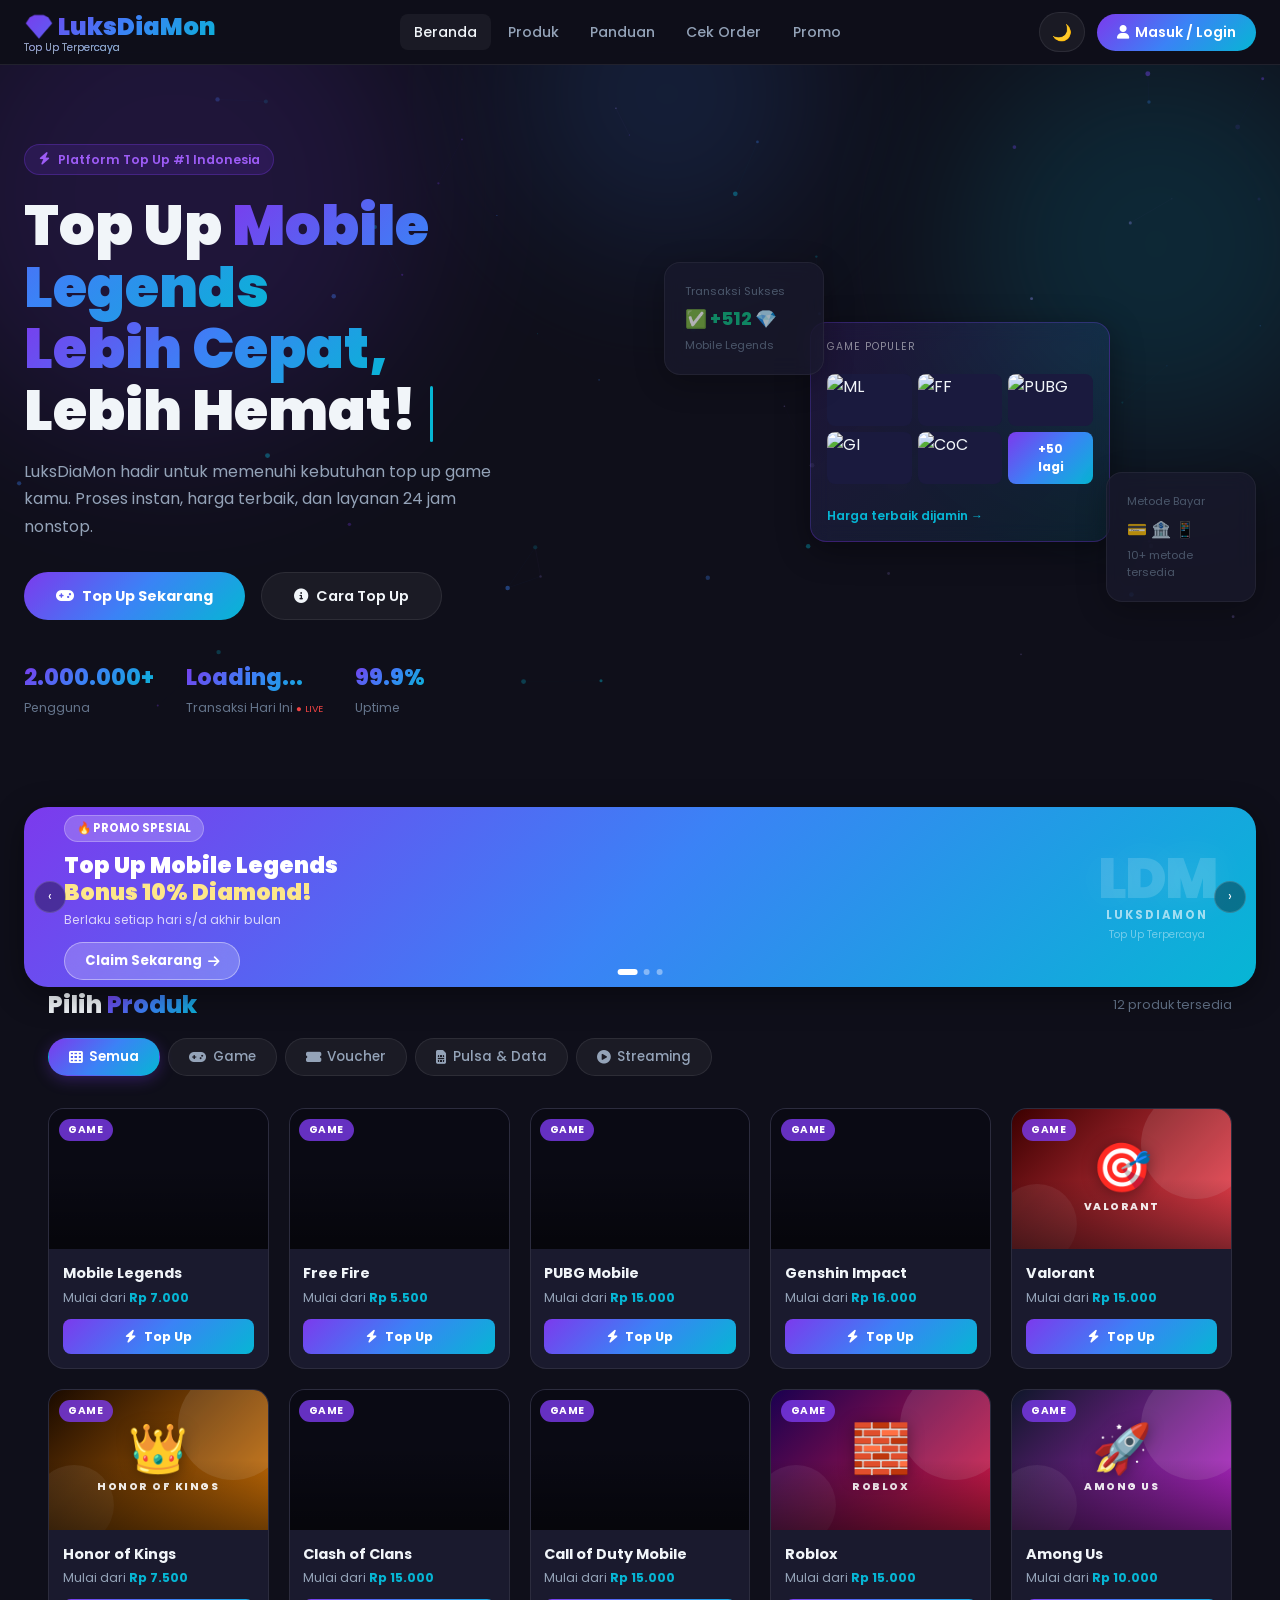
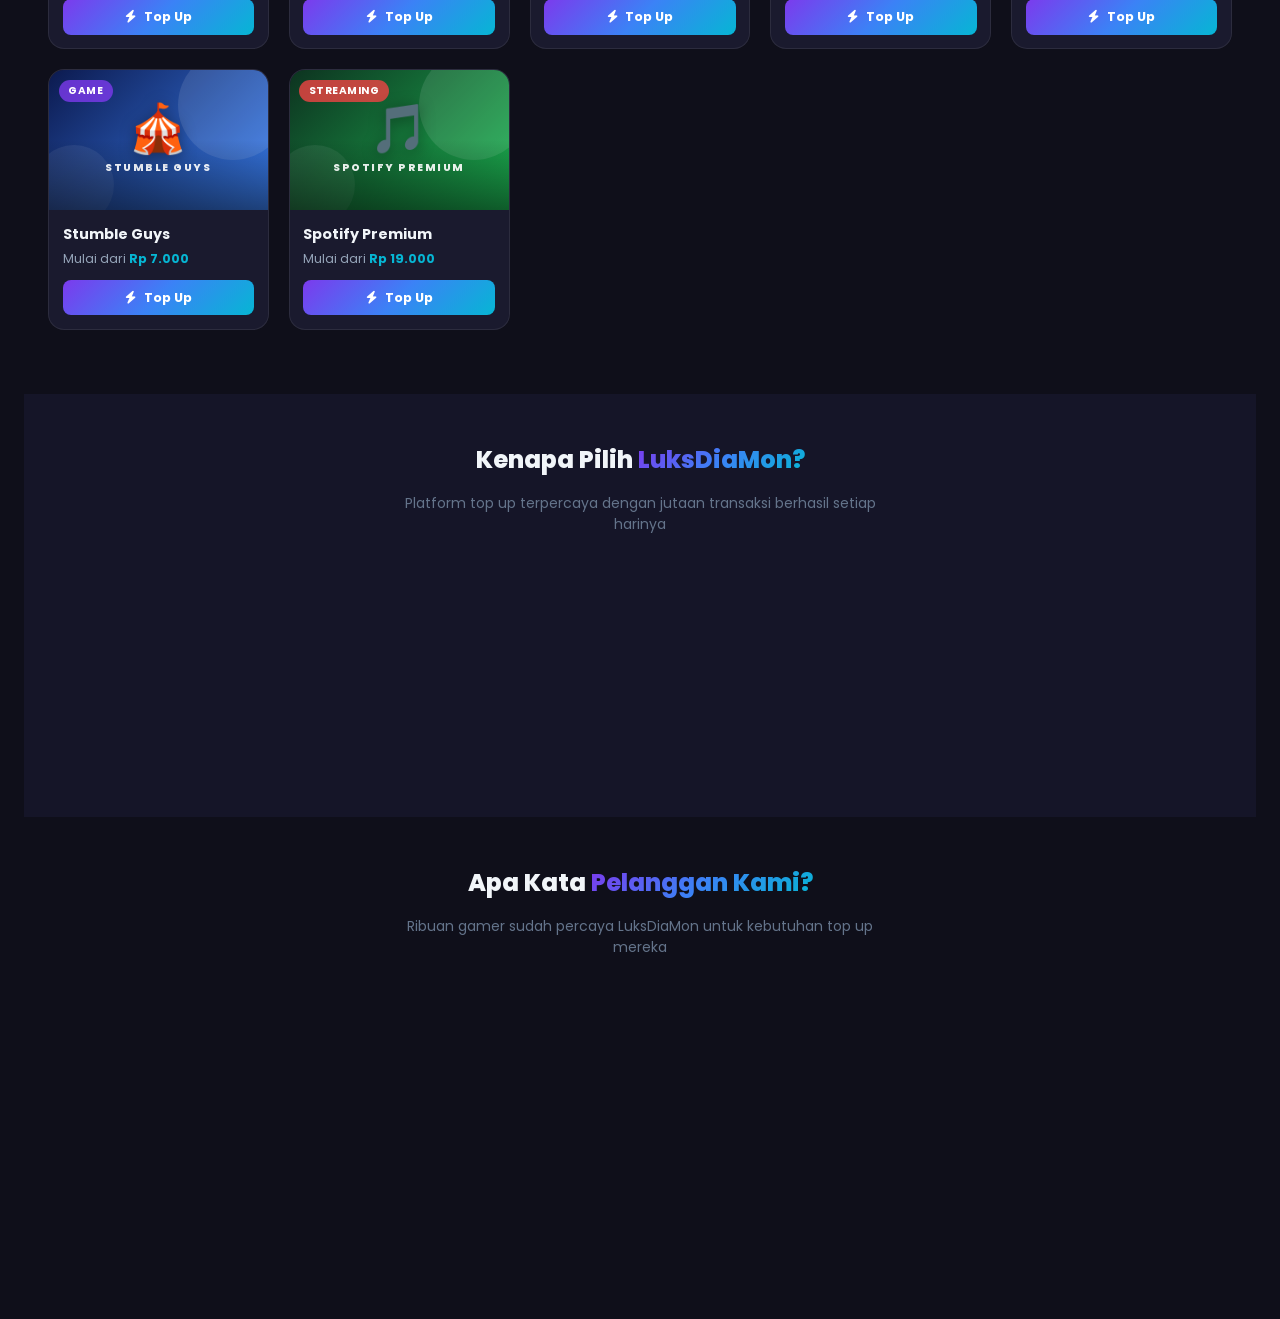
==== commit 17850b6e: "Add files via upload" ====
--- a/index.html
+++ b/index.html
@@ -92,6 +92,7 @@
 
   <!-- HERO -->
   <section id="hero">
+    <canvas id="particle-canvas"></canvas>
     <div class="hero-bg">
       <div class="hero-orb hero-orb-1"></div>
       <div class="hero-orb hero-orb-2"></div>
@@ -103,9 +104,9 @@
           <i class="fas fa-bolt"></i> Platform Top Up #1 Indonesia
         </div>
         <h1 class="hero-title">
-          Top Up Game<br>
+          Top Up <span class="typewriter-text" id="typewriter-game">Mobile Legends</span><br>
           <span class="grad">Lebih Cepat,</span><br>
-          Lebih Hemat!
+          Lebih Hemat! <span class="typewriter-cursor"></span>
         </h1>
         <p class="hero-desc">
           LuksDiaMon hadir untuk memenuhi kebutuhan top up game kamu. Proses instan, harga terbaik, dan layanan 24 jam nonstop.
@@ -165,6 +166,9 @@
 
   <!-- PROMO BANNER -->
   <div style="padding:0 1.5rem;max-width:1400px;margin:1.5rem auto;">
+    <div style="position:relative;">
+    <button class="carousel-arrow left" onclick="carouselPrev()" aria-label="Previous">&#8249;</button>
+    <button class="carousel-arrow right" onclick="carouselNext()" aria-label="Next">&#8250;</button>
     <div class="promo-slider" id="promo-slider">
       <!-- Banner 1 -->
       <div class="promo-slide active" style="background:linear-gradient(135deg,#7c3aed 0%,#3b82f6 50%,#06b6d4 100%);">
@@ -453,15 +457,18 @@
             User ID
             <span class="tooltip-icon" data-tip="ID numerik akun game kamu">?</span>
           </label>
-          <input type="text" class="field-input" id="input-userid" placeholder="Contoh: 123456789">
+          <input type="text" class="field-input" id="input-userid" placeholder="Contoh: 123456789"
+            onblur="validateAndShowUsername()">
         </div>
         <div class="field-group" id="zoneid-wrap">
           <label class="field-label">
             Zone ID / Server
             <span class="tooltip-icon" data-tip="Zone ID bisa ditemukan di profil game">?</span>
           </label>
-          <input type="text" class="field-input" id="input-zoneid" placeholder="Contoh: 1234">
-        </div>
+          <input type="text" class="field-input" id="input-zoneid" placeholder="Contoh: 1234"
+            onblur="validateAndShowUsername()">
+        </div>
+        <div id="username-feedback" style="min-height:1.2rem;margin-top:0.25rem;padding:0 0.25rem;"></div>
       </div>
     </div>
 
@@ -616,6 +623,7 @@
 
     <!-- Summary mini -->
     <div style="background:var(--bg-card);border:1px solid var(--border-glass);border-radius:var(--radius-lg);padding:1.25rem;margin-bottom:1.5rem;">
+      <div id="apigames-status" style="font-size:0.8rem;color:var(--text-muted);margin-bottom:0.5rem;min-height:1.2rem;"></div>
       <div class="order-row"><label>Game</label><span class="order-value" id="conf-game">-</span></div>
       <div class="order-row"><label>Nominal</label><span class="order-value" id="conf-nominal">-</span></div>
       <div class="order-row"><label>ID Game</label><span class="order-value" id="conf-id">-</span></div>
@@ -748,6 +756,9 @@
   <div style="position:absolute;top:6px;right:8px;width:6px;height:6px;border-radius:50%;background:#10b981;box-shadow:0 0 6px #10b981;"></div>
 </div>
 
+<!-- TRUST BADGES -->
+<div id="trust-badges" style="display:none;"></div>
+
 <div id="toast-container"></div>
 
 <!-- ============================================================
--- a/style.css
+++ b/style.css
@@ -1554,3 +1554,180 @@
   animation-play-state: paused !important;
   transform: scale(1.15) !important;
 }
+
+/* ============================================================
+   PAGE TRANSITION
+   ============================================================ */
+.page {
+  animation: none;
+}
+.page.active {
+  animation: pageSlideIn 0.3s cubic-bezier(0.22,1,0.36,1) both;
+}
+@keyframes pageSlideIn {
+  from { opacity: 0; transform: translateY(18px); }
+  to   { opacity: 1; transform: translateY(0); }
+}
+
+/* ============================================================
+   PARTICLE CANVAS
+   ============================================================ */
+#particle-canvas {
+  position: absolute;
+  inset: 0;
+  width: 100%;
+  height: 100%;
+  pointer-events: none;
+  z-index: 0;
+  opacity: 0.55;
+}
+
+.hero-bg, .hero-inner {
+  position: relative;
+  z-index: 1;
+}
+
+/* ============================================================
+   TYPEWRITER
+   ============================================================ */
+.typewriter-wrap {
+  display: inline;
+}
+.typewriter-text {
+  background: var(--grad-main);
+  -webkit-background-clip: text;
+  -webkit-text-fill-color: transparent;
+  background-clip: text;
+}
+.typewriter-cursor {
+  display: inline-block;
+  width: 3px;
+  height: 1em;
+  background: var(--cyan);
+  margin-left: 3px;
+  vertical-align: middle;
+  border-radius: 2px;
+  animation: blink 0.8s step-end infinite;
+}
+@keyframes blink {
+  0%, 100% { opacity: 1; }
+  50%       { opacity: 0; }
+}
+
+/* ============================================================
+   PROMO CAROUSEL — improved dots & arrows
+   ============================================================ */
+.carousel-controls {
+  display: flex;
+  align-items: center;
+  justify-content: center;
+  gap: 0.5rem;
+  margin-top: 0.75rem;
+}
+.carousel-dot {
+  width: 8px;
+  height: 8px;
+  border-radius: 50%;
+  background: var(--border-glass);
+  border: none;
+  cursor: pointer;
+  transition: all 0.3s;
+  padding: 0;
+}
+.carousel-dot.active {
+  width: 24px;
+  border-radius: 4px;
+  background: var(--purple);
+}
+.carousel-arrow {
+  position: absolute;
+  top: 50%;
+  transform: translateY(-50%);
+  background: rgba(0,0,0,0.35);
+  border: 1px solid rgba(255,255,255,0.15);
+  color: #fff;
+  width: 32px;
+  height: 32px;
+  border-radius: 50%;
+  display: flex;
+  align-items: center;
+  justify-content: center;
+  cursor: pointer;
+  z-index: 10;
+  font-size: 0.85rem;
+  transition: background 0.2s;
+}
+.carousel-arrow:hover { background: rgba(0,0,0,0.6); }
+.carousel-arrow.left  { left: 10px; }
+.carousel-arrow.right { right: 10px; }
+
+/* ============================================================
+   DASHBOARD STATS — chart area
+   ============================================================ */
+.stat-chart-card {
+  background: var(--bg-card);
+  border: 1px solid var(--border-glass);
+  border-radius: var(--radius-lg);
+  padding: 1.25rem;
+  margin-bottom: 1rem;
+}
+.stat-chart-title {
+  font-size: 0.85rem;
+  font-weight: 700;
+  color: var(--text-muted);
+  text-transform: uppercase;
+  letter-spacing: 1px;
+  margin-bottom: 1rem;
+}
+.mini-bar-chart {
+  display: flex;
+  align-items: flex-end;
+  gap: 6px;
+  height: 80px;
+}
+.mini-bar {
+  flex: 1;
+  border-radius: 4px 4px 0 0;
+  background: var(--grad-btn);
+  opacity: 0.85;
+  transition: opacity 0.2s, height 0.6s cubic-bezier(0.34,1.56,0.64,1);
+  position: relative;
+  cursor: pointer;
+}
+.mini-bar:hover { opacity: 1; }
+.mini-bar-label {
+  display: flex;
+  justify-content: space-around;
+  margin-top: 6px;
+}
+.mini-bar-label span {
+  flex: 1;
+  text-align: center;
+  font-size: 0.62rem;
+  color: var(--text-muted);
+}
+.stat-grid-4 {
+  display: grid;
+  grid-template-columns: repeat(2, 1fr);
+  gap: 0.75rem;
+  margin-bottom: 1rem;
+}
+.stat-mini-card {
+  background: var(--bg-card);
+  border: 1px solid var(--border-glass);
+  border-radius: var(--radius-lg);
+  padding: 1rem;
+  text-align: center;
+}
+.stat-mini-val {
+  font-size: 1.4rem;
+  font-weight: 900;
+  background: var(--grad-main);
+  -webkit-background-clip: text;
+  -webkit-text-fill-color: transparent;
+}
+.stat-mini-label {
+  font-size: 0.72rem;
+  color: var(--text-muted);
+  margin-top: 0.2rem;
+}
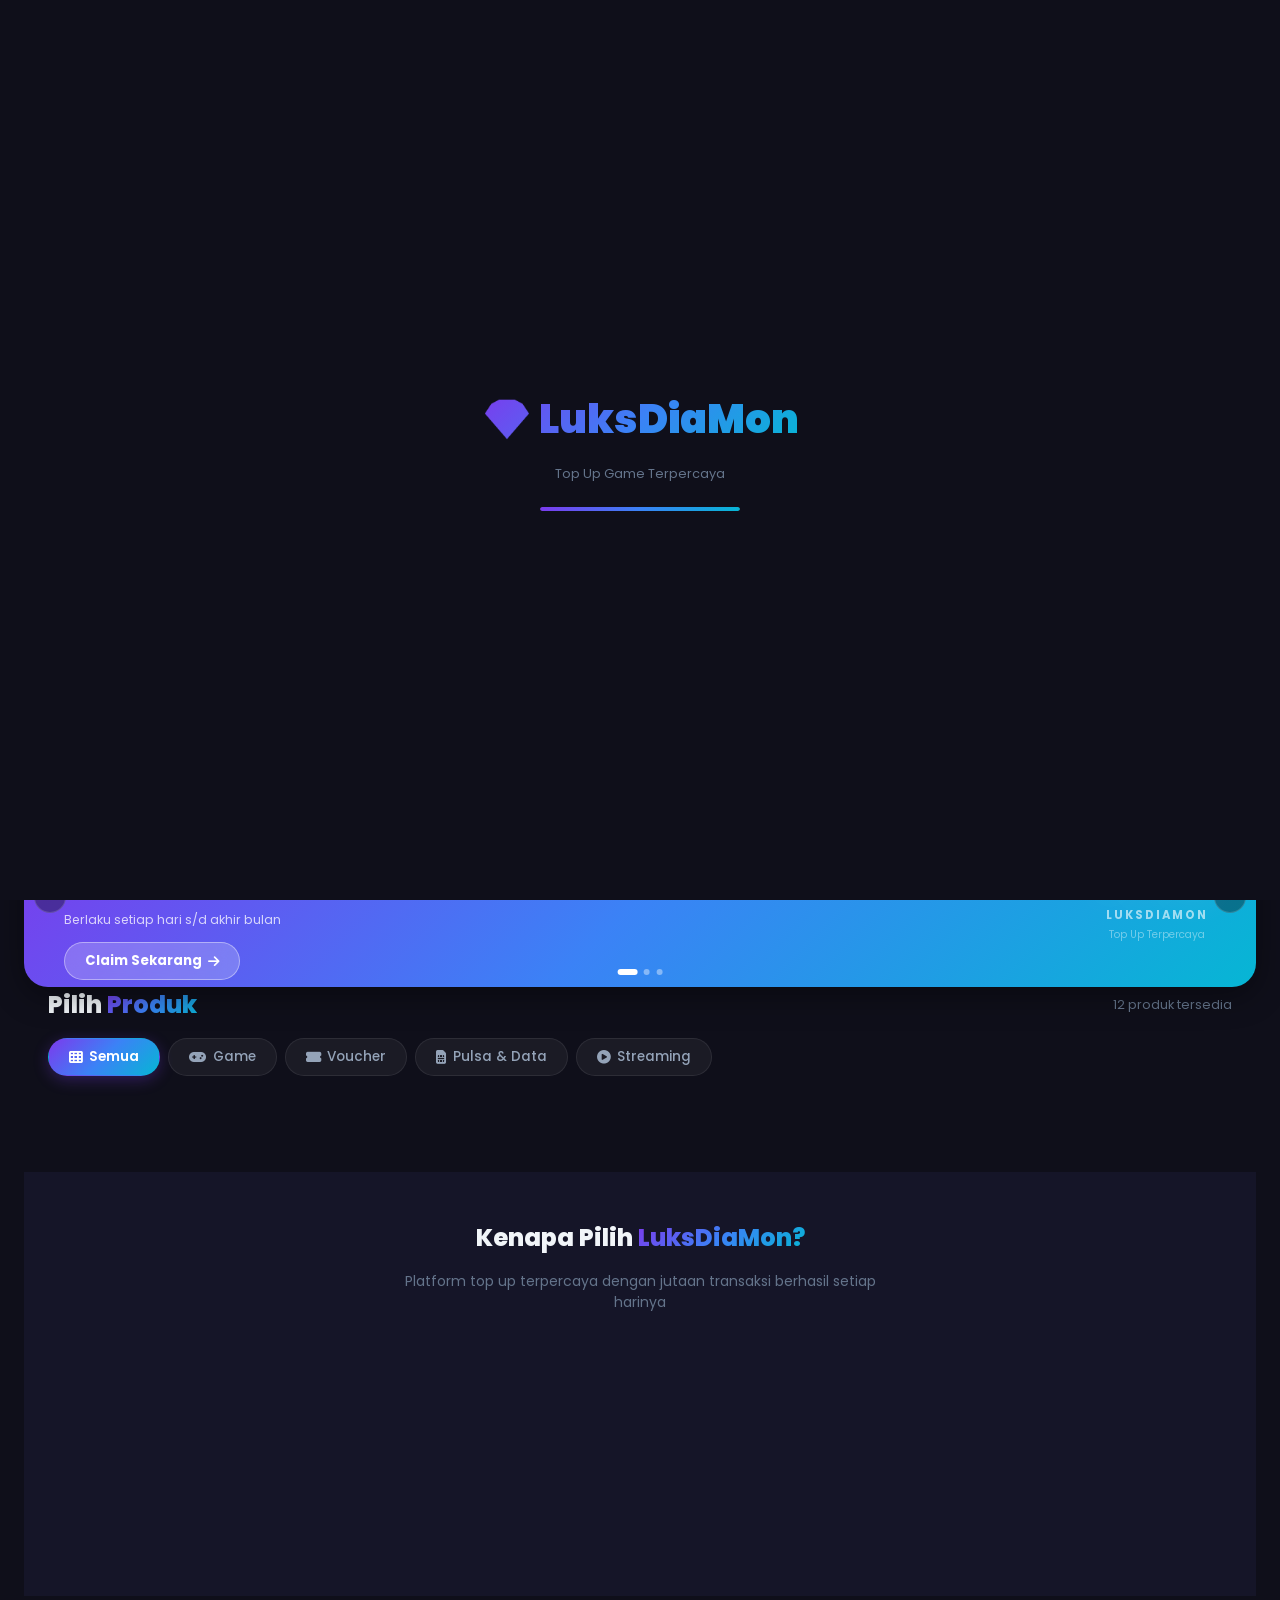
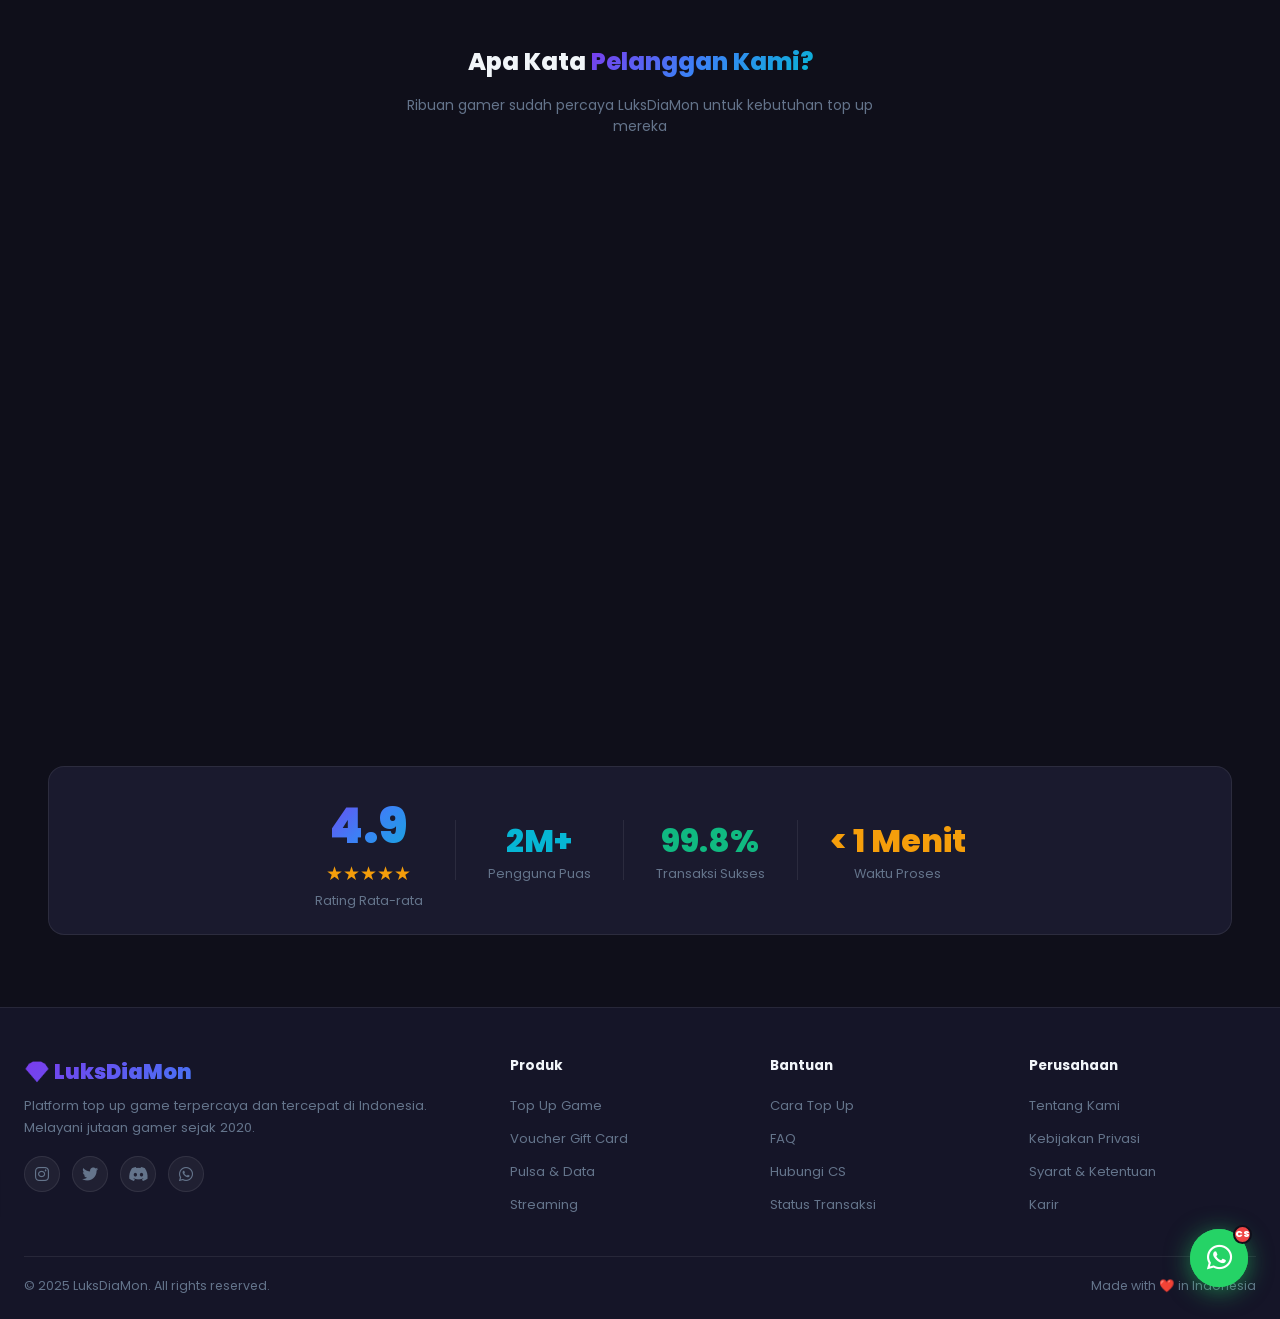
==== commit cbe8dd05: "Add files via upload" ====
--- a/index.html
+++ b/index.html
@@ -91,7 +91,7 @@
 <div id="page-home" class="page active">
 
   <!-- HERO -->
-  <section id="hero">
+  <section id="hero" style="position:relative;overflow:hidden;">
     <canvas id="particle-canvas"></canvas>
     <div class="hero-bg">
       <div class="hero-orb hero-orb-1"></div>
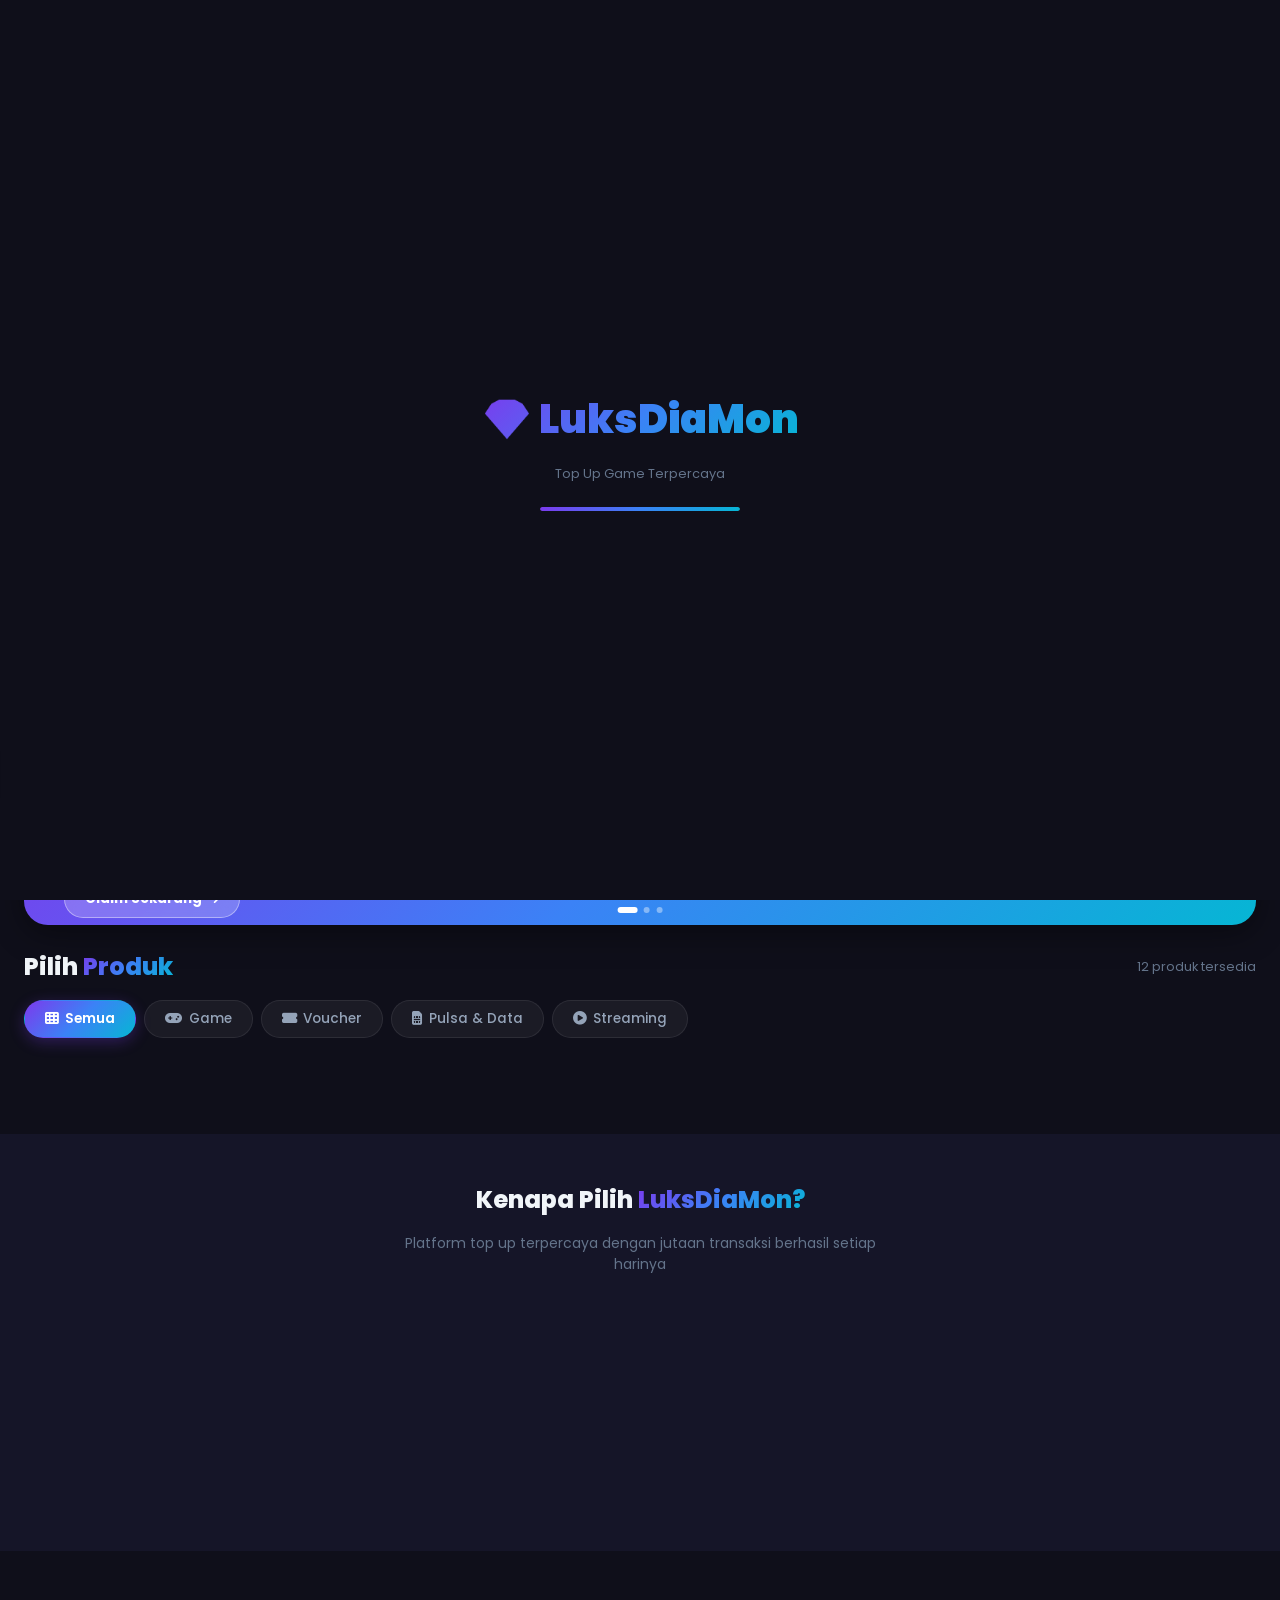
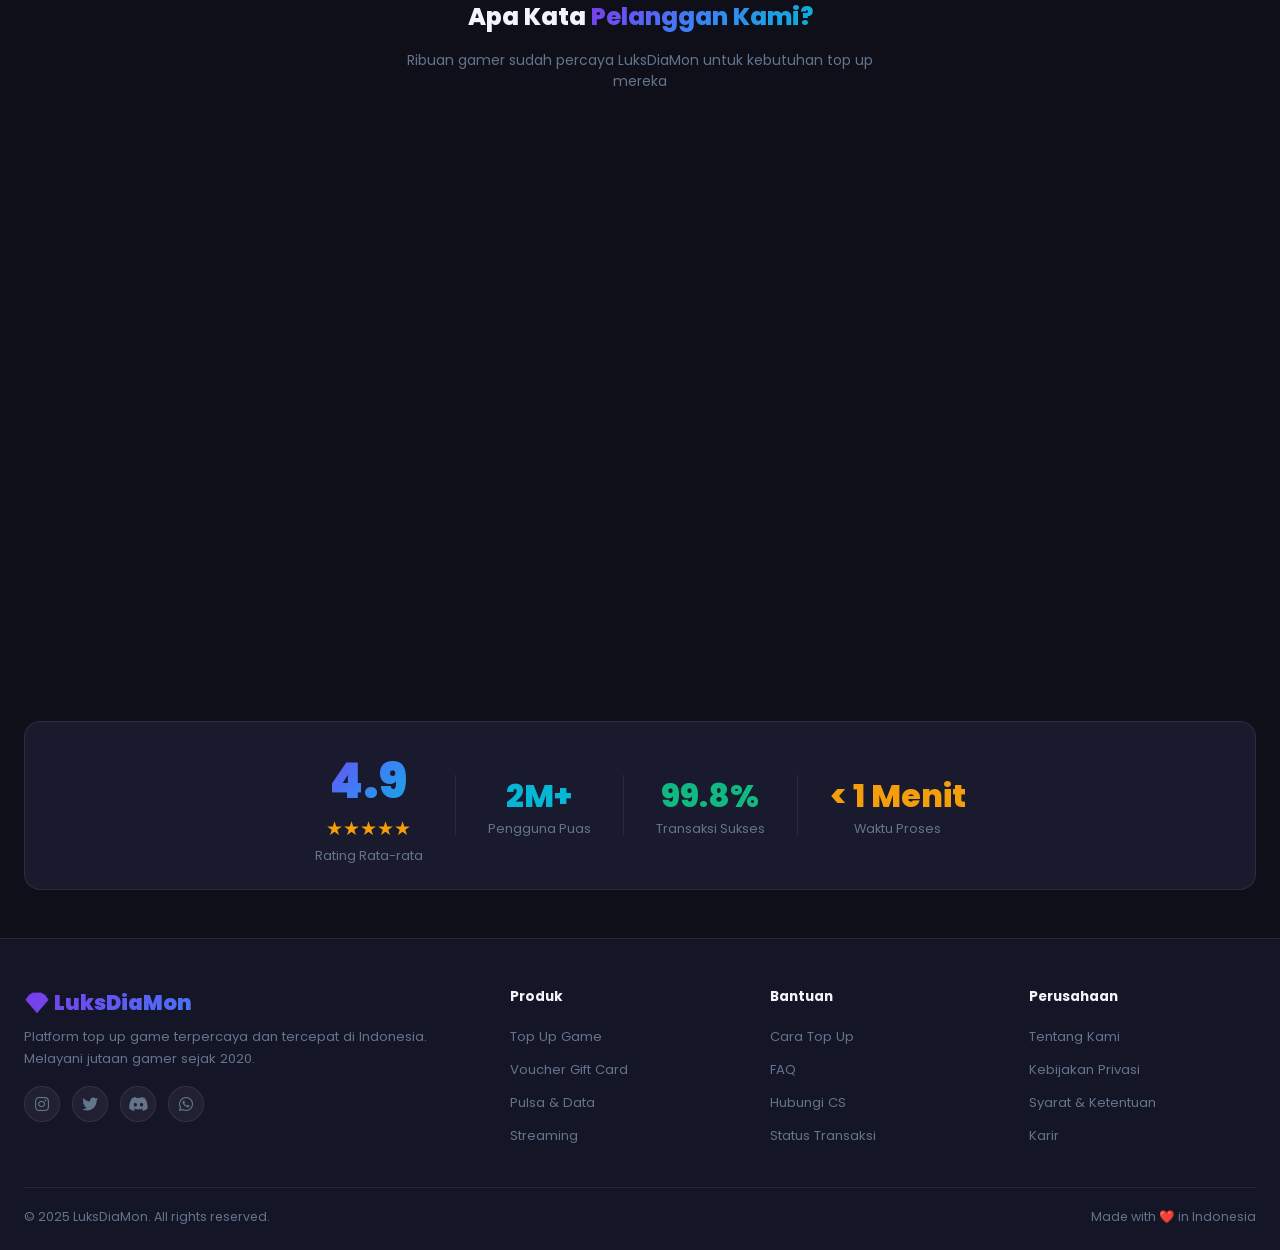
==== commit 5165cb09: "Add files via upload" ====
--- a/index.html
+++ b/index.html
@@ -91,8 +91,7 @@
 <div id="page-home" class="page active">
 
   <!-- HERO -->
-  <section id="hero" style="position:relative;overflow:hidden;">
-    <canvas id="particle-canvas"></canvas>
+  <section id="hero">
     <div class="hero-bg">
       <div class="hero-orb hero-orb-1"></div>
       <div class="hero-orb hero-orb-2"></div>
@@ -104,9 +103,9 @@
           <i class="fas fa-bolt"></i> Platform Top Up #1 Indonesia
         </div>
         <h1 class="hero-title">
-          Top Up <span class="typewriter-text" id="typewriter-game">Mobile Legends</span><br>
+          Top Up Game<br>
           <span class="grad">Lebih Cepat,</span><br>
-          Lebih Hemat! <span class="typewriter-cursor"></span>
+          Lebih Hemat!
         </h1>
         <p class="hero-desc">
           LuksDiaMon hadir untuk memenuhi kebutuhan top up game kamu. Proses instan, harga terbaik, dan layanan 24 jam nonstop.
@@ -166,9 +165,6 @@
 
   <!-- PROMO BANNER -->
   <div style="padding:0 1.5rem;max-width:1400px;margin:1.5rem auto;">
-    <div style="position:relative;">
-    <button class="carousel-arrow left" onclick="carouselPrev()" aria-label="Previous">&#8249;</button>
-    <button class="carousel-arrow right" onclick="carouselNext()" aria-label="Next">&#8250;</button>
     <div class="promo-slider" id="promo-slider">
       <!-- Banner 1 -->
       <div class="promo-slide active" style="background:linear-gradient(135deg,#7c3aed 0%,#3b82f6 50%,#06b6d4 100%);">
@@ -457,18 +453,15 @@
             User ID
             <span class="tooltip-icon" data-tip="ID numerik akun game kamu">?</span>
           </label>
-          <input type="text" class="field-input" id="input-userid" placeholder="Contoh: 123456789"
-            onblur="validateAndShowUsername()">
+          <input type="text" class="field-input" id="input-userid" placeholder="Contoh: 123456789">
         </div>
         <div class="field-group" id="zoneid-wrap">
           <label class="field-label">
             Zone ID / Server
             <span class="tooltip-icon" data-tip="Zone ID bisa ditemukan di profil game">?</span>
           </label>
-          <input type="text" class="field-input" id="input-zoneid" placeholder="Contoh: 1234"
-            onblur="validateAndShowUsername()">
-        </div>
-        <div id="username-feedback" style="min-height:1.2rem;margin-top:0.25rem;padding:0 0.25rem;"></div>
+          <input type="text" class="field-input" id="input-zoneid" placeholder="Contoh: 1234">
+        </div>
       </div>
     </div>
 
@@ -623,7 +616,6 @@
 
     <!-- Summary mini -->
     <div style="background:var(--bg-card);border:1px solid var(--border-glass);border-radius:var(--radius-lg);padding:1.25rem;margin-bottom:1.5rem;">
-      <div id="apigames-status" style="font-size:0.8rem;color:var(--text-muted);margin-bottom:0.5rem;min-height:1.2rem;"></div>
       <div class="order-row"><label>Game</label><span class="order-value" id="conf-game">-</span></div>
       <div class="order-row"><label>Nominal</label><span class="order-value" id="conf-nominal">-</span></div>
       <div class="order-row"><label>ID Game</label><span class="order-value" id="conf-id">-</span></div>
@@ -756,9 +748,6 @@
   <div style="position:absolute;top:6px;right:8px;width:6px;height:6px;border-radius:50%;background:#10b981;box-shadow:0 0 6px #10b981;"></div>
 </div>
 
-<!-- TRUST BADGES -->
-<div id="trust-badges" style="display:none;"></div>
-
 <div id="toast-container"></div>
 
 <!-- ============================================================
--- a/style.css
+++ b/style.css
@@ -1554,180 +1554,3 @@
   animation-play-state: paused !important;
   transform: scale(1.15) !important;
 }
-
-/* ============================================================
-   PAGE TRANSITION
-   ============================================================ */
-.page {
-  animation: none;
-}
-.page.active {
-  animation: pageSlideIn 0.3s cubic-bezier(0.22,1,0.36,1) both;
-}
-@keyframes pageSlideIn {
-  from { opacity: 0; transform: translateY(18px); }
-  to   { opacity: 1; transform: translateY(0); }
-}
-
-/* ============================================================
-   PARTICLE CANVAS
-   ============================================================ */
-#particle-canvas {
-  position: absolute;
-  inset: 0;
-  width: 100%;
-  height: 100%;
-  pointer-events: none;
-  z-index: 0;
-  opacity: 0.55;
-}
-
-.hero-bg, .hero-inner {
-  position: relative;
-  z-index: 1;
-}
-
-/* ============================================================
-   TYPEWRITER
-   ============================================================ */
-.typewriter-wrap {
-  display: inline;
-}
-.typewriter-text {
-  background: var(--grad-main);
-  -webkit-background-clip: text;
-  -webkit-text-fill-color: transparent;
-  background-clip: text;
-}
-.typewriter-cursor {
-  display: inline-block;
-  width: 3px;
-  height: 1em;
-  background: var(--cyan);
-  margin-left: 3px;
-  vertical-align: middle;
-  border-radius: 2px;
-  animation: blink 0.8s step-end infinite;
-}
-@keyframes blink {
-  0%, 100% { opacity: 1; }
-  50%       { opacity: 0; }
-}
-
-/* ============================================================
-   PROMO CAROUSEL — improved dots & arrows
-   ============================================================ */
-.carousel-controls {
-  display: flex;
-  align-items: center;
-  justify-content: center;
-  gap: 0.5rem;
-  margin-top: 0.75rem;
-}
-.carousel-dot {
-  width: 8px;
-  height: 8px;
-  border-radius: 50%;
-  background: var(--border-glass);
-  border: none;
-  cursor: pointer;
-  transition: all 0.3s;
-  padding: 0;
-}
-.carousel-dot.active {
-  width: 24px;
-  border-radius: 4px;
-  background: var(--purple);
-}
-.carousel-arrow {
-  position: absolute;
-  top: 50%;
-  transform: translateY(-50%);
-  background: rgba(0,0,0,0.35);
-  border: 1px solid rgba(255,255,255,0.15);
-  color: #fff;
-  width: 32px;
-  height: 32px;
-  border-radius: 50%;
-  display: flex;
-  align-items: center;
-  justify-content: center;
-  cursor: pointer;
-  z-index: 10;
-  font-size: 0.85rem;
-  transition: background 0.2s;
-}
-.carousel-arrow:hover { background: rgba(0,0,0,0.6); }
-.carousel-arrow.left  { left: 10px; }
-.carousel-arrow.right { right: 10px; }
-
-/* ============================================================
-   DASHBOARD STATS — chart area
-   ============================================================ */
-.stat-chart-card {
-  background: var(--bg-card);
-  border: 1px solid var(--border-glass);
-  border-radius: var(--radius-lg);
-  padding: 1.25rem;
-  margin-bottom: 1rem;
-}
-.stat-chart-title {
-  font-size: 0.85rem;
-  font-weight: 700;
-  color: var(--text-muted);
-  text-transform: uppercase;
-  letter-spacing: 1px;
-  margin-bottom: 1rem;
-}
-.mini-bar-chart {
-  display: flex;
-  align-items: flex-end;
-  gap: 6px;
-  height: 80px;
-}
-.mini-bar {
-  flex: 1;
-  border-radius: 4px 4px 0 0;
-  background: var(--grad-btn);
-  opacity: 0.85;
-  transition: opacity 0.2s, height 0.6s cubic-bezier(0.34,1.56,0.64,1);
-  position: relative;
-  cursor: pointer;
-}
-.mini-bar:hover { opacity: 1; }
-.mini-bar-label {
-  display: flex;
-  justify-content: space-around;
-  margin-top: 6px;
-}
-.mini-bar-label span {
-  flex: 1;
-  text-align: center;
-  font-size: 0.62rem;
-  color: var(--text-muted);
-}
-.stat-grid-4 {
-  display: grid;
-  grid-template-columns: repeat(2, 1fr);
-  gap: 0.75rem;
-  margin-bottom: 1rem;
-}
-.stat-mini-card {
-  background: var(--bg-card);
-  border: 1px solid var(--border-glass);
-  border-radius: var(--radius-lg);
-  padding: 1rem;
-  text-align: center;
-}
-.stat-mini-val {
-  font-size: 1.4rem;
-  font-weight: 900;
-  background: var(--grad-main);
-  -webkit-background-clip: text;
-  -webkit-text-fill-color: transparent;
-}
-.stat-mini-label {
-  font-size: 0.72rem;
-  color: var(--text-muted);
-  margin-top: 0.2rem;
-}
